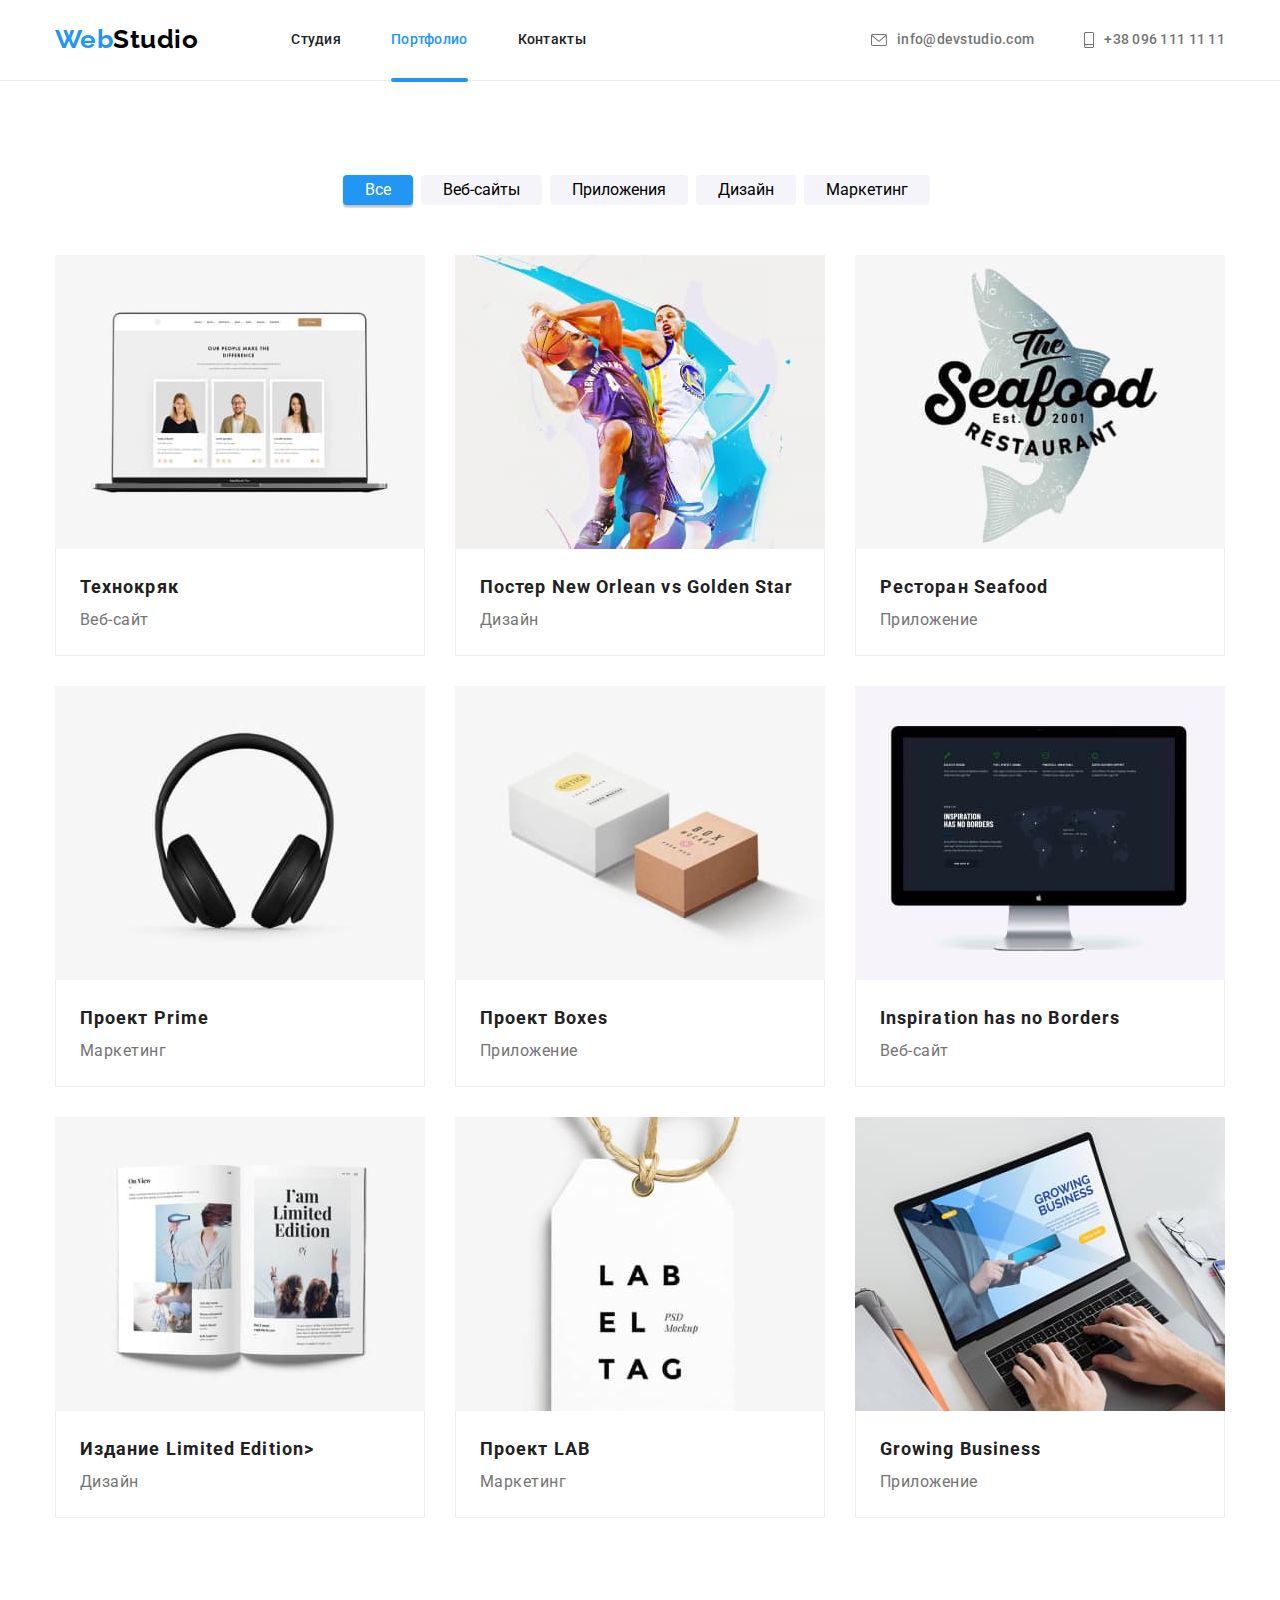
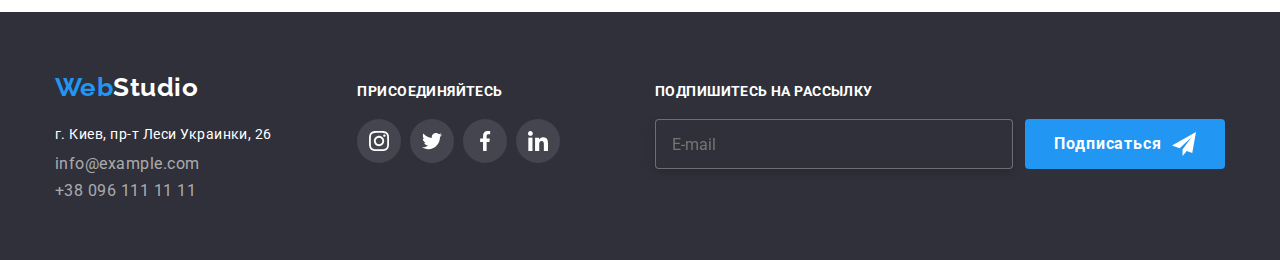
==== portfolio.html @ eb12eec3 "portfolio mobile" ====
<!DOCTYPE html>
<html lang="en">
<head>
    <meta charset="UTF-8">
    <meta http-equiv="X-UA-Compatible" content="IE=edge">
    <meta name="viewport" content="width=device-width, initial-scale=1.0">
    <title>Portfolio</title>
    <link rel="stylesheet" href="https://cdnjs.cloudflare.com/ajax/libs/modern-normalize/1.0.0/modern-normalize.min.css"
        integrity="sha512-ISS7cAi1PEhQ8jnbJpJZMd29NlhNj4AWYyLOSp2CE/CsHxTCu+r+t0D2yoJudVrd0/8fTVPUVDzY5Tvli75u/g=="
        crossorigin="anonymous" />
    <link
        href="https://fonts.googleapis.com/css2?family=Oleo+Script&family=Raleway:wght@700&family=Roboto:wght@400;500;700;900&display=swap"
        rel="stylesheet" />
    <link rel="preconnect" href="https://fonts.gstatic.com">
    <link rel="stylesheet" href="./css/main.min.css" />
</head>
<body>
    <!-- Шапка сайта -->
    <header class="header">
        <div class="header__line container">
    
            <nav class="header__nav">
                <a href="" class="logo" lang="en"><span class="logo__web">Web</span>Studio</a>
                <div class="menu-container" id="menu-container" data-menu>
                    <ul class="nav">
                        <li class="nav__item"><a href="./index.html" class="nav__link ">Студия</a></li>
                        <li class="nav__item"><a href="" class="nav__link current">Портфолио</a></li>
                        <li class="nav__item"><a href="" class="nav__link">Контакты</a></li>
                    </ul>
    
                    <div class="contact">
                        <ul class="contact">
                            <li class="nav__item">
                                <div>
                                    <a href="email:info@devstudio.com" class="nav__link nav__email list">
                                        <svg class="nav__icon" Width="16px" Height="12px">
                                            <use href="./images/symbol-defs5.svg#envelope"></use>
                                        </svg>info@devstudio.com</a>
                                </div>
                            </li>
                            <li class="nav__item"><a href="tel:+380961111111" class="nav__link nav__tel list">
                                    <svg class="nav__icon" Width="10px" Height="16px">
                                        <use href="./images/symbol-defs5.svg#smartphone"></use>
                                    </svg>+38 096 111 11 11</a></li>
                        </ul>
                        <ul class="social-menu list">
                            <li class="social-menu__item"><a href="" class="social-menu__link link">Instagram</a></li>
                            <li class="social-menu__item"><a href="" class="social-menu__link link">Twitter</a></li>
                            <li class="social-menu__item"><a href="" class="social-menu__link link">Facebook</a></li>
                            <li class="social-menu__item"><a href="" class="social-menu__link link">LinkedIn</a></li>
                        </ul>
                    </div>
                </div>
    
            </nav>
            <button type="button" class="menu-button" aria-expanded="false" aria-controls="menu-container" data-menu-button>
                <svg width="20px" height="20px" aria-label="Переключатель мобильного меню">
                    <use class="icon-cross" href="./images/symbol-defs5.svg#close-black-18dp-2-1-1"></use>
                    <use class="icon-menu" href='./images/symbol-defs5.svg#menu_24px'></use>
                </svg>
            </button>
        </div>
    
    </header>

<main>
        <!--filters-->
<section  class="container__filters">
    <div class="container">
<ul class="filters list">
    <li><button type="button" class="button__filter current">Все</button></li>
    <li><button type="button" class="button__filter">Веб-сайты</button></li>
    <li><button type="button" class="button__filter">Приложения</button></li>
    <li><button type="button" class="button__filter">Дизайн</button></li>
    <li><button type="button" class="button__filter">Маркетинг</button></li>
</ul>

<ul class="portfolio list">

    <li class="portfolio__item">
        <a href="#" class="portfolio__link link" target="_blank" rel="noreferrer noopener">
    <article class="portfolio__card">
        <div class="portfolio__img">
        <img src="./images/portfolio/laptop.jpg" alt="открытый ноутбук">
        <p class="portfolio__overlay">Технокряк это современная площадка распространения коронавируса. Компании используют эту платформу
            для цифрового шпионажа и атак на защищённые сервера конкурентов.</p>
    </div>
    <div class="portfolio__content">
        <h2 class="portfolio__name">Технокряк</h2>
        <p class="portfolio__description">Веб-сайт</p>
                </div>
    </article>
       </a>
    </li>

        
    <li class="portfolio__item">
        <a href="#" class="portfolio__link link" target="_blank" rel="noreferrer noopener">
    <article class="portfolio__card">
        <div class="portfolio__img">
        <img src="./images/portfolio/basket.jpg" alt="игра в  баскетбол"  >
    <p class="portfolio__overlay"></p>
    </div>
    <div class="portfolio__content">
        <h2 class="portfolio__name">Постер <span lang="en">New Orlean vs Golden Star</span></h2>
        <p class="portfolio__description">Дизайн</p>
        </div>
    </article>
       </a>
    </li>

    <li class="portfolio__item">
        <a href="#" class="portfolio__link link" target="_blank" rel="noreferrer noopener">
            <article class="portfolio__card">
                <div class="portfolio__img">
                    <img src="./images/portfolio/seafood.jpg" alt="лого ресторана" >
                <p class="portfolio__overlay"></p>
                </div>
            <div class="portfolio__content">
                    <h2 class="portfolio__name">Ресторан <span lang="en">Seafood</span></h2>
                    <p class="portfolio__description">Приложение</p>
                </div>
            </article>
        </a>
    </li>

    <li class="portfolio__item">
        <a href="#" class="portfolio__link link" target="_blank" rel="noreferrer noopener">
            <article class="portfolio__card">
                <div class="portfolio__img">
                    <img src="./images/portfolio/headphones.jpg" alt="наушники ">
                <p class="portfolio__overlay"></p>
                </div>
                <div class="portfolio__content">
                    <h2 class="portfolio__name">Проект <span lang="en">Prime</span></h2>
                    <p class="portfolio__description">Маркетинг</p>
                </div>
            </article>
        </a>
    </li>
    
        <li class="portfolio__item">
            <a href="#" class="portfolio__link link" target="_blank" rel="noreferrer noopener">
                <article class="portfolio__card">
                    <div class="portfolio__img">
                        <img src="./images/portfolio/box.jpg" alt="две коробки " >
                    <p class="portfolio__overlay"></p>
                    </div>
                    <div class="portfolio__content">
                        <h2 class="portfolio__name">Проект <span lang="en">Boxes</span></h2>
                        <p class="portfolio__description">Приложение </p>
                    </div>
                </article>
            </a>
        </li>

        <li class="portfolio__item">
            <a href="#" class="portfolio__link link" target="_blank" rel="noreferrer noopener">
                <article class="portfolio__card">
                    <div class="portfolio__img">
                        <img src="./images/portfolio/screen.jpg" alt="большой монитор" >
                    <p class="portfolio__overlay"></p>
                    </div>
                    <div class="portfolio__content">
                        <h2 class="portfolio__name" lang="en">Inspiration has no Borders</h2>
                        <p class="portfolio__description">Веб-сайт </p>
                    </div>
                </article>
            </a>
        </li>

        <li class="portfolio__item">
            <a href="#" class="portfolio__link link" target="_blank" rel="noreferrer noopener">
                <article class="portfolio__card">
                    <div class="portfolio__img">
                        <img src="./images/portfolio/book.jpg" alt="открытая крига" >
                    <p class="portfolio__overlay"></p>
                    </div>
                    <div class="portfolio__content">
                        <h2 class="portfolio__name">Издание <span lang="en">Limited Edition</span>></h2>
                        <p class="portfolio__description">Дизайн</p>
                    </div>
                </article>
            </a>
        </li>

        <li class="portfolio__item">
            <a href="#" class="portfolio__link link" target="_blank" rel="noreferrer noopener">
                <article class="portfolio__card">
                    <div class="portfolio__img">
                        <img src="./images/portfolio/tag.jpg" alt="изображен белый ярлык с надписью лейбел тег" >
                    <p class="portfolio__overlay"></p>
                    </div>
                    <div class="portfolio__content">
                            <h2 class="portfolio__name">Проект <span lang="en">LAB</span></h2>
                        <p class="portfolio__description">Маркетинг</p>
                    </div>
                </article>
            </a>
        </li>

        <li class="portfolio__item">
            <a href="#" class="portfolio__link link" target="_blank" rel="noreferrer noopener">
                <article class="portfolio__card">
                    <div class="portfolio__img">
                    <img src="./images/portfolio/laptop_hands.jpg" alt="руки на ноутбуке" >
                    <p class="portfolio__overlay"></p>
                    </div>
                    <div class="portfolio__content">
                            <h2 class="portfolio__name" lang="en">Growing Business</h2>
                        <p class="portfolio__description">Приложение</p>
                    </div>
                </article>
            </a>
        </li>
</ul>
</div>
</section>
</main>



    <!-- Футер -->
    <footer class="footer">
    
        <div class="footer__wrap container">
            <div class="footer__column">
                <div class="logo__invert">
                    <a href="" class="logo logo__invert" lang="en"><span class="logo__web">Web</span>Studio</a>
                </div>
                <address class="footer__adress">
                    <p> г. Киев, пр-т Леси Украинки, 26 <br></p>
                </address>
                <div class="footer__mail"><a href="email:info@example.com" class="footer__link list">info@example.com</a>
                    <br>
                </div>
                <div class="footer__tel"> <a href="tel:+380961111111" class="footer__link  list">+38 096 111 11 11</a></div>
    
            </div>
            <div class="footer__column">
                <b class="footer__social--b">присоединяйтесь</b>
                <ul class="social">
                    <li class="social__item--footer">
                        <a href="" class="social__ellipce--footer">
                            <svg class="social__icon--footer" width="20" height="20">
                                <use href="./images/symbol-defs5.svg#instagram-foot"></use>
                            </svg>
                        </a>
                    </li>
                    <li class="social__item--footer">
                        <a href="" class="social__ellipce--footer">
                            <svg class="social__icon--footer" width="20" height="20">
                                <use href="./images/symbol-defs5.svg#twitter-foot"></use>
                            </svg>
                        </a>
                    </li>
                    <li class="social__item--footer">
                        <a href="" class="social__ellipce--footer">
                            <svg class="social__icon--footer" width="20" height="20">
                                <use href="./images/symbol-defs5.svg#facebook-foot"></use>
                            </svg>
                        </a>
                    </li>
    
                    <li class="social__item--footer">
                        <a href="" class="social__ellipce--footer">
                            <svg class="social__icon--footer" width="20" height="20">
                                <use href="./images/symbol-defs5.svg#linkedin-foot"></use>
                            </svg>
                        </a>
                    </li>
                </ul>
            </div>
    
            <div class="footer__column--input">
                <b class="footer__social--b">Подпишитесь на рассылку</b>
                <form class="form__subscription">
                    <input class="form__mail" type="mail" name="mail" id="mail" placeholder="E-mail" />
                    <label for="mail">
                        <button class="form__btn--footer" type="submit">Подписаться
                            <svg class="form__icon" Width="24px" Height="24px">
                                <use href="./images/symbol-defs5.svg#icon-send"></use>
                            </svg>
                        </button></label>
                </form>
            </div>
        </div>
    </footer>
        <script src="./js/menu.js"></script>
</body>
</html>
---- css/main.min.css ----
h1,h2,h3,h4,h5,h6,p{margin:0}ul,ol{margin:0;padding:0}img{display:block;max-width:100%;height:auto;padding:0}.link{text-decoration:none}.list{list-style:none;text-decoration:none;padding:0;margin:0}.address{font-style:normal}.container{margin-left:auto;margin-right:auto;width:1200px;padding-left:15px;padding-right:15px}/*! modern-normalize v0.6.0 | MIT License | https://github.com/sindresorhus/modern-normalize */*,*::before,*::after{box-sizing:border-box}:root{-moz-tab-size:4;tab-size:4}html{line-height:1.15;-webkit-text-size-adjust:100%}body{margin:0}body{font-family:system-ui,-apple-system,"Segoe UI",Roboto,Helvetica,Arial,sans-serif,"Apple Color Emoji","Segoe UI Emoji"}hr{height:0}abbr[title]{text-decoration:underline dotted}b,strong{font-weight:bolder}code,kbd,samp,pre{font-family:SFMono-Regular, Consolas, 'Liberation Mono', Menlo, monospace;font-size:1em}small{font-size:80%}sub,sup{font-size:75%;line-height:0;position:relative;vertical-align:baseline}sub{bottom:-0.25em}sup{top:-0.5em}button,input,optgroup,select,textarea{font-family:inherit;font-size:100%;line-height:1.15;margin:0}button,select{text-transform:none}button,[type='button'],[type='reset'],[type='submit']{-webkit-appearance:button}button::-moz-focus-inner,[type='button']::-moz-focus-inner,[type='reset']::-moz-focus-inner,[type='submit']::-moz-focus-inner{border-style:none;padding:0}button:-moz-focusring,[type='button']:-moz-focusring,[type='reset']:-moz-focusring,[type='submit']:-moz-focusring{outline:1px dotted ButtonText}fieldset{padding:0.35em 0.75em 0.625em}legend{padding:0}progress{vertical-align:baseline}[type='number']::-webkit-inner-spin-button,[type='number']::-webkit-outer-spin-button{height:auto}[type='search']{-webkit-appearance:textfield;outline-offset:-2px}[type='search']::-webkit-search-decoration{-webkit-appearance:none}::-webkit-file-upload-button{-webkit-appearance:button;font:inherit}summary{display:list-item}.icon-check{background-image:url("../images/check.svg")}.nav,.contact,.clients,.feature,.works,.team__card,.social--team,.footer__link,.social,.filters,.portfolio,.portfolio__link{list-style:none;text-decoration:none;padding:0;margin:0}.header__line{margin-left:auto;margin-right:auto;width:1200px;padding-left:15px;padding-right:15px}.form__btn{display:inline-flex;justify-content:center;align-items:center;min-width:200px;min-height:50px;color:#ffffff;background-color:#2196f3;font-family:inherit;font-weight:700;font-size:16px;line-height:1.88;letter-spacing:0.06em;cursor:pointer;border:none;border-radius:4px;box-shadow:0;transition:box-shadow 500ms cubic-bezier(0.4, 0, 0.2, 1),background-color 500ms cubic-bezier(0.4, 0, 0.2, 1)}.form__btn:hover,.form__btn :focus{background-color:#188ce8;box-shadow:0px 4px 4px rgba(0,0,0,0.15)}.visually-hidden{position:absolute;width:1px;height:1px;margin:-1px;border:0;padding:0;white-space:nowrap;clip-path:inset(100%);clip:rect(0 0 0 0);overflow:hidden}body{color:#757575;font-family:"Roboto",sans-serif;letter-spacing:0.03em}body.modal-open{overflow:hidden}.container{margin-left:auto;margin-right:auto;padding-left:15px;padding-right:15px}@media screen and (min-width: 480px){.container{width:480px}}@media screen and (min-width: 768px){.container{width:768px}}@media screen and (min-width: 1200px){.container{width:1200px}}.logo{color:#000000;font-family:'Raleway', sans-serif;font-weight:bold;text-decoration:none}@media screen and (min-width: 480px){.logo{font-size:24px;line-height:28px}}@media screen and (min-width: 768px){.logo{margin-right:88px;font-size:24px;line-height:28px}}@media screen and (min-width: 1200px){.logo{margin-right:93px;font-size:26px;line-height:1.2}}.logo__web{color:#2196f3}.logo__invert{color:#ffffff}@media screen and (min-width: 480px){.logo__invert{display:block;margin:0 auto}}.header{border-bottom:1px solid #ececec;position:relative}@media screen and (min-width: 320px){.header__line{display:flex;align-items:center;justify-content:space-between}}@media screen and (min-width: 768px){.header__line{display:flex;align-items:center;justify-content:flex-end}}@media screen and (min-width: 1200px){.header__line{display:flex;align-items:center;justify-content:flex-end}}@media screen and (min-width: 320px){.header__nav{display:flex;align-items:center;justify-content:space-between;min-height:80px}}@media screen and (min-width: 768px){.header__nav{display:inline-flex;align-items:center;justify-content:space-between;width:100%}}@media screen and (min-width: 1200px){.header__nav{display:flex;align-items:center;justify-content:space-between;width:100%}}@media screen and (min-width: 768px){.nav{display:flex;margin-right:84px}}@media screen and (min-width: 1200px){.nav{display:flex;margin-right:280px}}.nav__link{color:#212121;text-decoration:none;transition:color 500ms cubic-bezier(0.4, 0, 0.2, 1)}@media screen and (min-width: 768px){.nav__link{display:block;padding-bottom:10px;letter-spacing:0.02em;font-weight:500;font-size:14px;line-height:1.14}}@media screen and (min-width: 1200px){.nav__link{display:block;padding-top:32px;padding-bottom:32px;letter-spacing:0.02em;font-weight:500;font-size:14px;line-height:1.14}}.nav__link.current{color:#2196f3;transition:background-color 500ms cubic-bezier(0.4, 0, 0.2, 1)}@media screen and (min-width: 768px){.nav__link.current::after{display:block;width:100%;height:4px;border-radius:2px;bottom:-2px;content:'';position:absolute;background-color:#2196f3;transform:translate(0, 0);opacity:1}}@media screen and (min-width: 1200px){.nav__link.current::after{display:block;width:100%;height:4px;border-radius:2px;bottom:-2px;content:'';position:absolute;background-color:#2196f3;transform:translate(0, 0);opacity:1}}.nav__link:hover,.nav__link:focus{color:#2196f3}@media screen and (min-width: 768px){.contact{display:block;align-items:center;margin-left:auto}}@media screen and (min-width: 1200px){.contact{display:flex;justify-content:flex-end}}@media screen and (max-width: 767px){.nav__item{text-align:left;font-weight:500;font-size:40px;line-height:1.17;letter-spacing:0.02em;margin-bottom:32px}}@media screen and (min-width: 768px){.nav__item{position:relative}.nav__item:not(:last-child){margin-right:50px}}@media screen and (min-width: 1200px){.nav__item{position:relative}.nav__item:not(:last-child){margin-right:50px}.nav__item:last-child{margin-right:0px}}@media screen and (min-width: 1200px){.nav__item{position:relative}}.nav__email,.nav__tel{font-weight:500;line-height:1.14;letter-spacing:0.02em;color:#757575;display:flex;align-items:baseline;transition:color 500ms cubic-bezier(0.4, 0, 0.2, 1)}@media screen and (min-width: 768px){.nav__email,.nav__tel{font-size:12px}}@media screen and (min-width: 1200px){.nav__email,.nav__tel{font-size:14px}}@media screen and (max-width: 767px){.nav__email{margin-top:302px}}@media screen and (max-width: 767px){.nav__tel{margin-bottom:64px;color:#2196f3}}.nav__icon{display:none}@media screen and (min-width: 1200px){.nav__icon{display:inline-block;align-self:center;stroke-width:0;stroke:currentColor;fill:#757575;margin-right:10px;padding:0;transition:fill 250ms cubic-bezier(0.4, 0, 0.2, 1)}}.nav__email:hover .nav__icon,.nav__email:focus .nav__icon,.nav__tel:hover .nav__icon,.nav__tel:focus .nav__icon{fill:#2196f3}.nav__email:hover,.nav__email:focus,.nav__tel:hover,.nav__tel:focus{color:#2196f3}@media screen and (max-width: 767px){.social-menu{text-decoration:none;display:flex;font-weight:500;font-size:18px;line-height:1.22;letter-spacing:0.02em;color:#2196f3}}@media screen and (min-width: 768px){.social-menu{display:none}}.social-menu__item:not(:last-child)::after{display:inline-block;flex-shrink:0;content:'';width:22px;height:1px;background-color:#212121;transform:rotate(-90deg)}.menu-button .icon-cross{display:none}.menu-button.is-open .icon-cross{display:block}.menu-button.is-open .icon-menu{display:none}.menu-button{display:inline-flex;margin:0;padding:0;border:none;background-color:transparent}@media screen and (min-width: 768px){.menu-button{display:none}}.menu-button:hover .icon-cross,.menu-button:focus .icon-cross{fill:#2196f3}.menu-button:hover .icon-menu,.menu-button:focus .icon-menu{fill:#2196f3}@media screen and (max-width: 767px){.menu-container{display:none;position:absolute;border:none;top:100%;left:0;width:100%;height:796px;background-color:#fff;border:none;padding:48px 40px}.menu-container.is-open{display:block}}@media screen and (min-width: 768px){.menu-container{display:flex;align-items:center;flex-grow:1}}.section__title{font-weight:700;line-height:1.17;text-align:center;color:#212121}@media screen and (min-width: 480px){.section__title{font-size:28px;padding-bottom:30px}}@media screen and (min-width: 768px){.section__title{font-size:28px;padding-bottom:30px}}@media screen and (min-width: 1200px){.section__title{font-size:36px;padding-bottom:50px}}@media screen and (min-width: 480px){.client{padding-top:60px;padding-bottom:60px}}@media screen and (min-width: 768px){.client{padding-top:60px;padding-bottom:60px}}@media screen and (min-width: 1200px){.client{padding-top:94px;padding-bottom:94px}}@media screen and (min-width: 320px){.clients{display:flex;justify-content:center;flex-wrap:wrap;margin-top:-15px;margin-left:-15px}}@media screen and (min-width: 768px){.clients{display:flex;flex-wrap:wrap;margin-top:-15px;margin-left:-15px}}@media screen and (min-width: 1200px){.clients{display:flex;margin-left:calc(-1 * $flex-gap)}}@media screen and (min-width: 320px){.client__item{margin-top:15px;margin-left:15px}}@media screen and (min-width: 768px){.client__item{margin-top:15px;margin-left:15px}}@media screen and (min-width: 1200px){.client__item{margin-left:30px}}@media screen and (min-width: 1200px){.client__item:first-child{margin-left:0}}.client__link{border:1px solid #afb1b8;border-radius:4px;display:inline-flex;align-items:center;justify-content:center;fill:#afb1b8;transition:border 500ms cubic-bezier(0.4, 0, 0.2, 1);transition:fill 500ms cubic-bezier(0.4, 0, 0.2, 1)}@media screen and (min-width: 320px){.client__link{width:210px;height:90px}}@media screen and (min-width: 768px){.client__link{width:226px;height:90px}}@media screen and (min-width: 1200px){.client__link{margin-bottom:30px;width:170px;height:90px}}.client__link:hover,.client__link :focus{border:1px solid #2196f3;cursor:pointer;transition:border 500ms cubic-bezier(0.4, 0, 0.2, 1)}.client__logo{fill:#afb1b8}.client__link:hover .client__logo,.client__link:focus .client__logo{fill:#2196f3;cursor:pointer;transition:fill 500ms cubic-bezier(0.4, 0, 0.2, 1)}@media screen and (min-width: 480px){.section__feature{padding-top:60px}}@media screen and (min-width: 768px){.section__feature{padding-top:60px}}@media screen and (min-width: 1200px){.section__feature{padding-top:94px}}@media screen and (min-width: 768px){.feature{display:flex;flex-wrap:wrap;margin:-15px}}@media screen and (min-width: 1200px){.feature{display:flex;flex-wrap:nowrap;margin-left:calc(-1 * $flex-gap)}}.feature__title{color:#212121;text-transform:uppercase;margin-top:30px}@media screen and (min-width: 480px){.feature__title{font-size:14px;font-weight:700;line-height:1.14}}@media screen and (min-width: 768px){.feature__title{font-size:14px;font-weight:700;line-height:1.14}}@media screen and (min-width: 1200px){.feature__title{font-size:14px;font-weight:700;line-height:1.14}}.feature__description{font-size:14px;line-height:1.71;margin-top:10px}@media screen and (min-width: 768px){.feature__item{width:calc((100% - 4 * 15px) / 2);margin:15px}}@media screen and (min-width: 1200px){.feature__item{flex-basis:calc(100% / 4 - $flex-gap);margin-left:30px;margin:15px}}.feature__image{border:1px solid #f5f4fa;background-color:#f5f4fa;display:flex;align-items:center;justify-content:center}@media screen and (min-width: 480px){.feature__image{width:450px;height:120px}}@media screen and (min-width: 768px){.feature__image{width:354px;height:120px}}@media screen and (min-width: 1200px){.feature__image{width:270px;height:120px;margin-bottom:30px;border-radius:4px}}@media screen and (max-width: 767px){.feature__image:not(:last-child){margin-bottom:20px}}.feature__image--svg{width:70px;height:70px}.hero{background-image:linear-gradient(to right, rgba(47,48,58,0.4), rgba(47,48,58,0.4)),url("../../images/hero/Img-hero.jpg");background-color:#2f303a;background-repeat:no-repeat;background-position:center;background-size:cover;margin-left:auto;margin-right:auto}@media screen and (min-width: 480px){.hero{max-width:480px;padding:118px 60px}}@media screen and (min-width: 768px){.hero{max-width:768px;padding:118px 204px}}@media screen and (min-width: 1200px){.hero{max-width:1600px;padding-top:200px;padding-bottom:200px}}.hero__title{font-weight:900;text-align:center;letter-spacing:0.06em;text-transform:uppercase;color:#ffffff;margin-left:auto;margin-right:auto}@media screen and (min-width: 480px){.hero__title{font-size:26px;line-height:1.62}}@media screen and (min-width: 768px){.hero__title{font-size:26px;line-height:1.62}}@media screen and (min-width: 1200px){.hero__title{padding-bottom:30px;font-size:44px;line-height:1.36;max-width:696px}}.button.current{color:#ffffff;background:#2196f3;font-family:inherit;font-weight:700;font-size:16px;line-height:1.88;display:flex;align-items:center;letter-spacing:0.06em;cursor:pointer;min-width:200px;min-height:50px;margin-top:0px;margin-right:auto;margin-left:auto;padding:10px 32px;border-radius:4px;border:none;transition:color 500ms cubic-bezier(0.4, 0, 0.2, 1),background-color 500ms cubic-bezier(0.4, 0, 0.2, 1)}.button.current:hover,.button.current :focus{background:#188ce8}@media screen and (max-width: 1200px){.section__works{display:none}}@media screen and (min-width: 1200px){.section__works{padding-top:94px;padding-bottom:94px}}.works{display:flex;margin-left:calc(-1 * $flex-gap);min-width:370px;padding:0}.works__item{flex-basis:calc(100% / 3 - $flex-gap);margin-right:30px;display:block;position:relative;background-color:#fff}.works__item:last-child{margin-right:0}.works__description{width:100%;height:70px;background-color:rgba(47,48,58,0.8);position:absolute;bottom:0;right:0;padding-top:27px;overflow:hidden;font-family:Roboto;font-style:normal;font-weight:700;font-size:14px;line-height:1.14;text-align:center;letter-spacing:0.03em;text-transform:uppercase;color:#fff}.section__team{background-color:#f5f4fa}@media screen and (min-width: 480px){.section__team{padding-top:60px;padding-bottom:60px}}@media screen and (min-width: 768px){.section__team{padding-top:60px;padding-bottom:60px}}@media screen and (min-width: 1200px){.section__team{padding-top:94px;padding-bottom:94px}}@media screen and (min-width: 768px){.team__card{display:flex;flex-wrap:wrap;margin:-15px}}@media screen and (min-width: 1200px){.team__card{flex-basis:calc(100% / 4 - $flex-gap);display:flex;flex-wrap:nowrap;margin-left:calc(-1 * $flex-gap);margin-top:calc(-1 * $flex-gap)}}.team__item{box-shadow:0px 1px 3px rgba(0,0,0,0.12),0px 1px 1px rgba(0,0,0,0.14),0px 2px 1px rgba(0,0,0,0.2);border-radius:0px 0px 4px 4px;background-color:#ffffff}@media screen and (min-width: 768px){.team__item{width:calc((100% - 4 * 15px) / 2);margin:15px}}@media screen and (min-width: 1200px){.team__item{flex-basis:auto;margin-left:30px}}@media screen and (min-width: 1200px){.team__item:first-child{margin-left:0}}@media screen and (min-width: 480px){.card__thumb{display:flex;justify-content:center;align-items:center}}.team__name{color:#212121;font-weight:500;font-size:16px;line-height:1.19;text-align:center;margin-top:30px}.team__position{font-size:16px;line-height:1.19;text-align:center;margin-top:10px;margin-bottom:16px}.social--team{display:flex;align-items:center;justify-content:center}.social__ellipce--team{width:44px;height:44px;margin-bottom:30px;border-radius:50%;padding:12px;list-style:none;display:flex;align-items:center;justify-content:center;transition:background-color 500ms cubic-bezier(0.4, 0, 0.2, 1),fill 500ms cubic-bezier(0.4, 0, 0.2, 1)}.social__item--team .social__ellipce--team:hover,.social__item--team .social__ellipce--team:focus{background-color:#2196f3;cursor:pointer}.social__item--team:not(:last-child){margin-right:10px}.social__icon--team{fill:#afb1b8}.social__ellipce--team:hover .social__icon--team,.social__ellipce--team:focus .social__icon--team{fill:#ffffff}.backdrop{position:fixed;top:0;left:0;width:100%;height:100%;background-color:rgba(47,48,58,0.4);transition:300ms cubic-bezier(0.4, 0, 0.2, 1)}@media screen and (min-width: 480px){.backdrop{padding:93px 15px;overflow-y:scroll}}.backdrop.is-hidden{opacity:0;pointer-events:none;transform:translate(-50%, -50%) scale(0.9);transition:300ms cubic-bezier(0.4, 0, 0.2, 1)}.backdrop.is-hidden .modal{transform:translate(-50%, -50%) scale(1.1);transition:transform 300ms cubic-bezier(0.4, 0, 0.2, 1)}.close{width:30px;height:30px;border-radius:50%;background-color:#fff;border:1px solid rgba(0,0,0,0.1);display:block;position:absolute;top:8px;right:8px;cursor:pointer;display:inline-flex;align-items:center;justify-content:center;fill:#000;transition:fill 300ms cubic-bezier(0.4, 0, 0.2, 1),border 300ms cubic-bezier(0.4, 0, 0.2, 1)}.close:hover,.close :focus{fill:#2196f3;border:1px solid #2196f3}.modal{position:absolute;top:50%;left:50%;transform:translate(-50%, -50%) scale(1);transition:300ms cubic-bezier(0.4, 0, 0.2, 1);border-radius:4px;background-color:#fff}@media (min-width: 480px){.modal{max-width:450px;width:100%;padding:40px}}@media screen and (min-width: 1200px){.modal{min-height:580px;min-width:528px;padding:40px 15px}}.modal__form{width:448px;margin-left:auto;margin-right:auto;padding:0px;border:none}.modal__title{font-family:inherit;font-weight:700;font-size:20px;line-height:1.15;display:flex;justify-content:center;align-items:center;width:100%;text-align:center;color:#212121}.modal__input--wrapper{display:block;margin-top:4px;margin-bottom:10px;position:relative}.modal__wrapper{margin-top:12px}.modal__label{margin-top:10px;margin-bottom:4px;font-size:12px;line-height:1.16;letter-spacing:0.01em;color:#757575}.comment::placeholder{font-size:12px;line-height:1.16;letter-spacing:0.01em;color:rgba(117,117,117,0.5)}.policy.link{color:#2196f3}.field__checkbox{display:flex;align-items:center;margin-top:10px}.checkbox{position:absolute;width:1px;height:1px;margin:-1px;border:0;padding:0;clip:rect(0 0 0 0);overflow:hidden}.checkbox__label{transition:transform 250ms cubic-bezier(0.4, 0, 0.2, 1);font-size:12px;line-height:1.16;margin-right:auto}@media screen and (min-width: 1200px){.checkbox__label{font-size:14px;line-height:1.71}}.checkbox__icon{display:inline-block;width:16px;height:15px;margin-right:8px;background-image:url("../images/Vector.svg");border:#212121;transition:transform 250ms cubic-bezier(0.4, 0, 0.2, 1)}@media screen and (min-width: 1200px){.checkbox__icon{margin-left:10px}}.checkbox:checked+.checkbox__icon{transform:scale(1.2);border-color:transparent;background-color:#2196f3;background-image:url("../images/check.svg");background-size:contain;background-origin:border-box}.form__btn{margin-right:115px;margin-left:115px;margin-top:30px;box-shadow:0px 4px 4px rgba(0,0,0,0.15)}.comment{display:block;width:370px;height:120px;margin-top:4px;border:1px solid rgba(33,33,33,0.2);box-sizing:border-box;border-radius:4px;resize:none;padding:12px 16px;transition:border 500ms cubic-bezier(0.4, 0, 0.2, 1)}@media screen and (min-width: 1200px){.comment{width:100%}}.comment:focus,.comment:hover{border:1px solid #2196f3}.comment:focus{outline:none;border-color:#2196f3}.modal__input{width:370px;height:40px;padding-left:40px;border:1px solid rgba(33,33,33,0.2);box-sizing:border-box;border-radius:4px;cursor:pointer;transition:border 500ms cubic-bezier(0.4, 0, 0.2, 1);display:flex;flex-direction:column;position:relative}@media screen and (min-width: 1200px){.modal__input{width:448px}}.modal__input:hover{border:1px solid #2196f3}.modal__input:focus{outline:none;border:1px solid #2196f3}.modal__icon{position:absolute;top:50%;left:12px;transform:translateY(-50%);display:block;width:20px;height:20px;transition:fill 500ms cubic-bezier(0.4, 0, 0.2, 1)}.modal__input:focus ~ .modal__icon,.modal__input:hover ~ .modal__icon{fill:#2196f3}@media screen and (min-width: 480px){.footer__wrap{text-align:center}}@media screen and (min-width: 1200px){.footer__wrap{text-align:left}}.footer{background:#2f303a;padding-top:60px;padding-bottom:60px}.footer__adress{color:#ffffff;font-size:14px;font-style:normal;line-height:1.71;margin-bottom:8px;margin-top:20px}.footer__mail{margin-bottom:8px}.footer__link{color:rgba(255,255,255,0.6);font-style:normal}@media screen and (min-width: 768px){.footer__wrap{display:flex;flex-wrap:wrap;align-items:baseline;justify-content:space-around}}@media screen and (min-width: 1200px){.footer__wrap{display:flex;flex-wrap:nowrap;align-items:baseline;margin-left:auto;margin-right:auto;width:1200px;padding-left:15px;padding-right:15px;justify-content:space-between}}@media screen and (min-width: 1200px){.footer__column{margin-right:70px}}@media screen and (min-width: 768px){.footer__column--input{margin-top:60px}}@media screen and (min-width: 1200px){.footer__column--input{margin-top:0px}}@media screen and (min-width: 480px){.footer__social--b{color:#ffffff;font-size:14px;font-style:normal;line-height:1.17;letter-spacing:0.03em;text-transform:uppercase;margin-bottom:20px;display:inline-block;margin-top:60px}}@media screen and (min-width: 768px){.footer__social--b{margin-top:0px}}@media screen and (min-width: 1200px){.footer__social--b{color:#ffffff;font-size:14px;font-style:normal;line-height:1.17;letter-spacing:0.03em;text-transform:uppercase;margin-bottom:20px;display:inline-block}}.social{display:flex}@media screen and (max-width: 767px){.social{justify-content:center}}.social__ellipce--footer{width:44px;height:44px;display:inline-flex;align-items:center;justify-content:center;margin-right:9px;border-radius:50%;padding:12px;background-color:rgba(255,255,255,0.1);list-style:none;transition:background-color 500ms cubic-bezier(0.4, 0, 0.2, 1)}.social__item--footer .social__ellipce--footer:hover,.social__item--footer .social__ellipce--footer:focus{background-color:#2196f3;cursor:pointer}.social__icon--footer{fill:#ffffff;align-self:center;margin-right:auto}@media screen and (min-width: 1200px){.footer__column--input{display:flex;flex-direction:column}}.form__mail{width:100%;height:50px;font-size:16px;line-height:1.25;border:1px solid rgba(255,255,255,0.3);background-color:#2f303a;filter:drop-shadow(0px 4px 4px rgba(0,0,0,0.15));border-radius:4px;padding-left:16px;padding-top:15px;padding-bottom:15px;margin-bottom:20px;color:rgba(255,255,255,0.3);margin-right:15px;margin-left:15px}@media screen and (min-width: 1200px){.form__mail{width:358px;margin-right:12px;margin-left:0}}.form__btn--footer{display:inline-flex;align-items:center;justify-content:center;min-width:200px;min-height:50px;color:#ffffff;background-color:#2196f3;font-family:inherit;font-weight:700;font-size:16px;line-height:1.88;letter-spacing:0.06em;cursor:pointer;border:none;border-radius:4px;box-shadow:0;transition:box-shadow 500ms cubic-bezier(0.4, 0, 0.2, 1),background-color 500ms cubic-bezier(0.4, 0, 0.2, 1)}.form__btn--footer:hover,.form__btn--footer :focus{background-color:#188ce8;box-shadow:0px 4px 4px rgba(0,0,0,0.15)}@media screen and (min-width: 1200px){.form__subscription{display:flex;justify-content:space-between}}.form__icon{margin-left:10px;display:inline-block;align-self:center;stroke-width:0;stroke:currentColor;fill:#fff;padding:0}.filters{font-weight:500;font-size:16px;line-height:1.62;padding:0;list-style:none;margin-bottom:40px;display:flex;flex-wrap:wrap;margin-bottom:40px}@media screen and (min-width: 768px){.filters{display:flex;align-items:center;justify-content:center;margin-bottom:30px;flex-wrap:wrap}}@media screen and (min-width: 1200px){.filters{margin-bottom:50px}}.button__filter{background-color:#f5f4fa;cursor:pointer;border-radius:4px;border:0px;padding:6px 22px;flex-basis:5;margin-right:8px;transition:background-color 500ms cubic-bezier(0.4, 0, 0.2, 1),color 500ms cubic-bezier(0.4, 0, 0.2, 1),box-shadow 500ms cubic-bezier(0.4, 0, 0.2, 1)}@media screen and (max-width: 767px){.button__filter:first-child{margin-bottom:15px}}.button__filter:hover,.button__filter :focus{color:#ffffff;background-color:#2196f3;box-shadow:0px 3px 1px rgba(0,0,0,0.1),0px 1px 2px rgba(0,0,0,0.08),0px 2px 2px rgba(0,0,0,0.12)}.button__filter.current{color:#ffffff;background-color:#2196f3;box-shadow:0px 3px 1px rgba(0,0,0,0.1),0px 1px 2px rgba(0,0,0,0.08),0px 2px 2px rgba(0,0,0,0.12);border-radius:4px}@media screen and (min-width: 320px){.container__filters{padding-bottom:60px;padding-top:60px}}@media screen and (min-width: 1200px){.container__filters{padding-bottom:94px;padding-top:94px}}.portfolio{list-style:none}@media screen and (min-width: 768px){.portfolio{display:flex;flex-wrap:wrap;align-items:stretch;margin-left:-30px;margin-top:-30px}}@media screen and (min-width: 1200px){.portfolio{display:flex;flex-wrap:wrap;margin-left:-30px;margin-top:-30px}}@media screen and (min-width: 768px){.portfolio__item{flex-basis:calc(100% / 2 - 30px);margin-left:30px;margin-top:30px}}@media screen and (min-width: 1200px){.portfolio__item{flex-basis:calc(100% / 3 - 30px);margin-left:30px;margin-top:30px}}.portfolio__name{font-weight:700;font-size:18px;line-height:2;letter-spacing:0.06em;color:#212121}.portfolio__description{font-size:16px;line-height:1.87;letter-spacing:0.03em;color:#757575}.portfolio__content{border-bottom:1px solid #eee;border-right:1px solid #eee;border-left:1px solid #eee;padding-top:20px;padding-left:24px;padding-bottom:20px;padding-right:24px}@media screen and (min-width: 1200px){.portfolio__item:nth-child(3n){margin-right:0}}@media screen and (min-width: 1200px){.portfolio__item:nth-last-child(-n+3){margin-bottom:0}}@media screen and (min-width: 768px){.portfolio__item:nth-child(2n){margin-right:0}}@media screen and (min-width: 768px){.portfolio__item:nth-last-child(-n+2){margin-bottom:0}}.portfolio__img{position:relative;overflow:hidden}.portfolio__overlay{position:absolute;text-decoration:none;top:0;left:0;width:370px;height:100%;padding:63px 24px;opacity:0;background-color:rgba(33,150,243,0.9);font-family:Roboto;font-style:normal;font-weight:normal;font-size:18px;line-height:1.56;letter-spacing:0.03em;color:#ffffff;transform:translateY(100%);transition:transform 250ms cubic-bezier(0.4, 0, 0.2, 1) 250ms,opacity 250ms cubic-bezier(0.4, 0, 0.2, 1) 250ms}.portfolio__link:hover .portfolio__overlay,.portfolio__link:focus .portfolio__overlay{display:block;opacity:1;transform:translateY(0)}.portfolio__link{transition:box-shadow 250ms cubic-bezier(0.4, 0, 0.2, 1) 250ms;text-decoration:none}.portfolio__link:hover,.portfolio__link :focus{display:block;box-shadow:0px 4px 4px rgba(0,0,0,0.25),0px 4px 4px rgba(0,0,0,0.25)}
/*# sourceMappingURL=main.min.css.map */
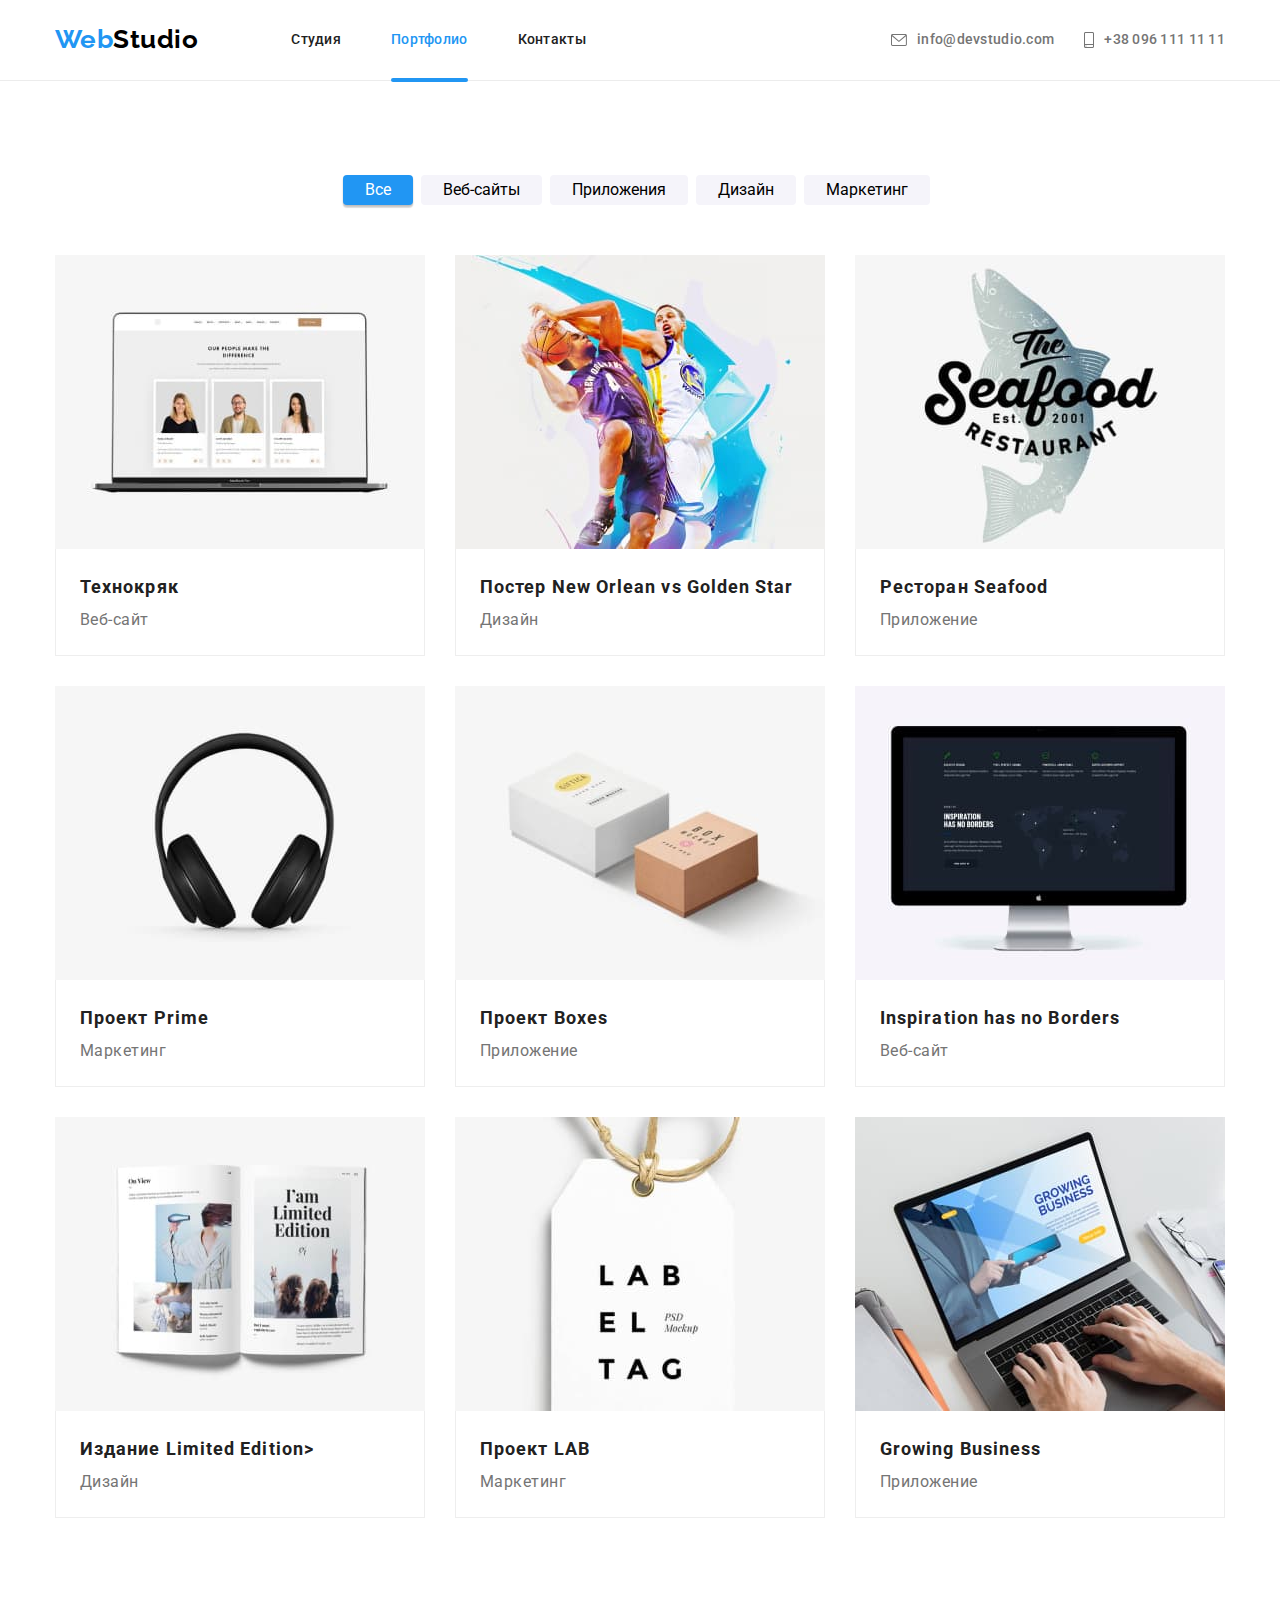
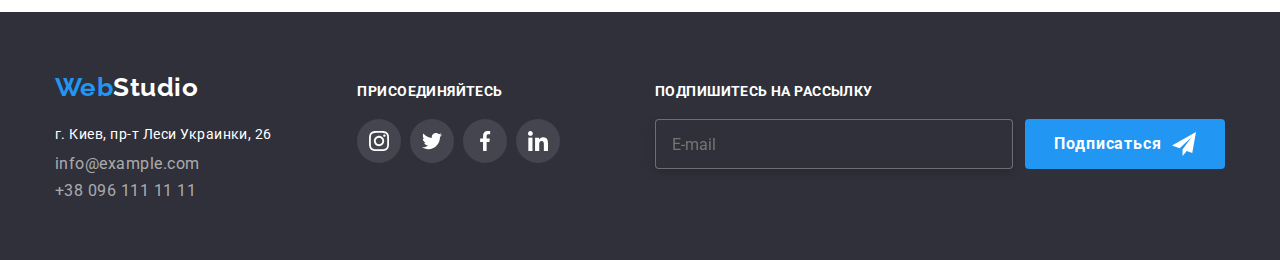
==== commit e0bd4ff4: "fixed header" ====
--- a/portfolio.html
+++ b/portfolio.html
@@ -30,15 +30,15 @@
     
                     <div class="contact">
                         <ul class="contact">
-                            <li class="nav__item">
+                            <li class="contact__item">
                                 <div>
-                                    <a href="email:info@devstudio.com" class="nav__link nav__email list">
+                                    <a href="email:info@devstudio.com" class="nav__email list">
                                         <svg class="nav__icon" Width="16px" Height="12px">
                                             <use href="./images/symbol-defs5.svg#envelope"></use>
                                         </svg>info@devstudio.com</a>
                                 </div>
                             </li>
-                            <li class="nav__item"><a href="tel:+380961111111" class="nav__link nav__tel list">
+                            <li class="contact__item"><a href="tel:+380961111111" class=" nav__tel list">
                                     <svg class="nav__icon" Width="10px" Height="16px">
                                         <use href="./images/symbol-defs5.svg#smartphone"></use>
                                     </svg>+38 096 111 11 11</a></li>
@@ -62,7 +62,6 @@
         </div>
     
     </header>
-
 <main>
         <!--filters-->
 <section  class="container__filters">
--- a/css/main.min.css
+++ b/css/main.min.css
@@ -1,2 +1,2 @@
-h1,h2,h3,h4,h5,h6,p{margin:0}ul,ol{margin:0;padding:0}img{display:block;max-width:100%;height:auto;padding:0}.link{text-decoration:none}.list{list-style:none;text-decoration:none;padding:0;margin:0}.address{font-style:normal}.container{margin-left:auto;margin-right:auto;width:1200px;padding-left:15px;padding-right:15px}/*! modern-normalize v0.6.0 | MIT License | https://github.com/sindresorhus/modern-normalize */*,*::before,*::after{box-sizing:border-box}:root{-moz-tab-size:4;tab-size:4}html{line-height:1.15;-webkit-text-size-adjust:100%}body{margin:0}body{font-family:system-ui,-apple-system,"Segoe UI",Roboto,Helvetica,Arial,sans-serif,"Apple Color Emoji","Segoe UI Emoji"}hr{height:0}abbr[title]{text-decoration:underline dotted}b,strong{font-weight:bolder}code,kbd,samp,pre{font-family:SFMono-Regular, Consolas, 'Liberation Mono', Menlo, monospace;font-size:1em}small{font-size:80%}sub,sup{font-size:75%;line-height:0;position:relative;vertical-align:baseline}sub{bottom:-0.25em}sup{top:-0.5em}button,input,optgroup,select,textarea{font-family:inherit;font-size:100%;line-height:1.15;margin:0}button,select{text-transform:none}button,[type='button'],[type='reset'],[type='submit']{-webkit-appearance:button}button::-moz-focus-inner,[type='button']::-moz-focus-inner,[type='reset']::-moz-focus-inner,[type='submit']::-moz-focus-inner{border-style:none;padding:0}button:-moz-focusring,[type='button']:-moz-focusring,[type='reset']:-moz-focusring,[type='submit']:-moz-focusring{outline:1px dotted ButtonText}fieldset{padding:0.35em 0.75em 0.625em}legend{padding:0}progress{vertical-align:baseline}[type='number']::-webkit-inner-spin-button,[type='number']::-webkit-outer-spin-button{height:auto}[type='search']{-webkit-appearance:textfield;outline-offset:-2px}[type='search']::-webkit-search-decoration{-webkit-appearance:none}::-webkit-file-upload-button{-webkit-appearance:button;font:inherit}summary{display:list-item}.icon-check{background-image:url("../images/check.svg")}.nav,.contact,.clients,.feature,.works,.team__card,.social--team,.footer__link,.social,.filters,.portfolio,.portfolio__link{list-style:none;text-decoration:none;padding:0;margin:0}.header__line{margin-left:auto;margin-right:auto;width:1200px;padding-left:15px;padding-right:15px}.form__btn{display:inline-flex;justify-content:center;align-items:center;min-width:200px;min-height:50px;color:#ffffff;background-color:#2196f3;font-family:inherit;font-weight:700;font-size:16px;line-height:1.88;letter-spacing:0.06em;cursor:pointer;border:none;border-radius:4px;box-shadow:0;transition:box-shadow 500ms cubic-bezier(0.4, 0, 0.2, 1),background-color 500ms cubic-bezier(0.4, 0, 0.2, 1)}.form__btn:hover,.form__btn :focus{background-color:#188ce8;box-shadow:0px 4px 4px rgba(0,0,0,0.15)}.visually-hidden{position:absolute;width:1px;height:1px;margin:-1px;border:0;padding:0;white-space:nowrap;clip-path:inset(100%);clip:rect(0 0 0 0);overflow:hidden}body{color:#757575;font-family:"Roboto",sans-serif;letter-spacing:0.03em}body.modal-open{overflow:hidden}.container{margin-left:auto;margin-right:auto;padding-left:15px;padding-right:15px}@media screen and (min-width: 480px){.container{width:480px}}@media screen and (min-width: 768px){.container{width:768px}}@media screen and (min-width: 1200px){.container{width:1200px}}.logo{color:#000000;font-family:'Raleway', sans-serif;font-weight:bold;text-decoration:none}@media screen and (min-width: 480px){.logo{font-size:24px;line-height:28px}}@media screen and (min-width: 768px){.logo{margin-right:88px;font-size:24px;line-height:28px}}@media screen and (min-width: 1200px){.logo{margin-right:93px;font-size:26px;line-height:1.2}}.logo__web{color:#2196f3}.logo__invert{color:#ffffff}@media screen and (min-width: 480px){.logo__invert{display:block;margin:0 auto}}.header{border-bottom:1px solid #ececec;position:relative}@media screen and (min-width: 320px){.header__line{display:flex;align-items:center;justify-content:space-between}}@media screen and (min-width: 768px){.header__line{display:flex;align-items:center;justify-content:flex-end}}@media screen and (min-width: 1200px){.header__line{display:flex;align-items:center;justify-content:flex-end}}@media screen and (min-width: 320px){.header__nav{display:flex;align-items:center;justify-content:space-between;min-height:80px}}@media screen and (min-width: 768px){.header__nav{display:inline-flex;align-items:center;justify-content:space-between;width:100%}}@media screen and (min-width: 1200px){.header__nav{display:flex;align-items:center;justify-content:space-between;width:100%}}@media screen and (min-width: 768px){.nav{display:flex;margin-right:84px}}@media screen and (min-width: 1200px){.nav{display:flex;margin-right:280px}}.nav__link{color:#212121;text-decoration:none;transition:color 500ms cubic-bezier(0.4, 0, 0.2, 1)}@media screen and (min-width: 768px){.nav__link{display:block;padding-bottom:10px;letter-spacing:0.02em;font-weight:500;font-size:14px;line-height:1.14}}@media screen and (min-width: 1200px){.nav__link{display:block;padding-top:32px;padding-bottom:32px;letter-spacing:0.02em;font-weight:500;font-size:14px;line-height:1.14}}.nav__link.current{color:#2196f3;transition:background-color 500ms cubic-bezier(0.4, 0, 0.2, 1)}@media screen and (min-width: 768px){.nav__link.current::after{display:block;width:100%;height:4px;border-radius:2px;bottom:-2px;content:'';position:absolute;background-color:#2196f3;transform:translate(0, 0);opacity:1}}@media screen and (min-width: 1200px){.nav__link.current::after{display:block;width:100%;height:4px;border-radius:2px;bottom:-2px;content:'';position:absolute;background-color:#2196f3;transform:translate(0, 0);opacity:1}}.nav__link:hover,.nav__link:focus{color:#2196f3}@media screen and (min-width: 768px){.contact{display:block;align-items:center;margin-left:auto}}@media screen and (min-width: 1200px){.contact{display:flex;justify-content:flex-end}}@media screen and (max-width: 767px){.nav__item{text-align:left;font-weight:500;font-size:40px;line-height:1.17;letter-spacing:0.02em;margin-bottom:32px}}@media screen and (min-width: 768px){.nav__item{position:relative}.nav__item:not(:last-child){margin-right:50px}}@media screen and (min-width: 1200px){.nav__item{position:relative}.nav__item:not(:last-child){margin-right:50px}.nav__item:last-child{margin-right:0px}}@media screen and (min-width: 1200px){.nav__item{position:relative}}.nav__email,.nav__tel{font-weight:500;line-height:1.14;letter-spacing:0.02em;color:#757575;display:flex;align-items:baseline;transition:color 500ms cubic-bezier(0.4, 0, 0.2, 1)}@media screen and (min-width: 768px){.nav__email,.nav__tel{font-size:12px}}@media screen and (min-width: 1200px){.nav__email,.nav__tel{font-size:14px}}@media screen and (max-width: 767px){.nav__email{margin-top:302px}}@media screen and (max-width: 767px){.nav__tel{margin-bottom:64px;color:#2196f3}}.nav__icon{display:none}@media screen and (min-width: 1200px){.nav__icon{display:inline-block;align-self:center;stroke-width:0;stroke:currentColor;fill:#757575;margin-right:10px;padding:0;transition:fill 250ms cubic-bezier(0.4, 0, 0.2, 1)}}.nav__email:hover .nav__icon,.nav__email:focus .nav__icon,.nav__tel:hover .nav__icon,.nav__tel:focus .nav__icon{fill:#2196f3}.nav__email:hover,.nav__email:focus,.nav__tel:hover,.nav__tel:focus{color:#2196f3}@media screen and (max-width: 767px){.social-menu{text-decoration:none;display:flex;font-weight:500;font-size:18px;line-height:1.22;letter-spacing:0.02em;color:#2196f3}}@media screen and (min-width: 768px){.social-menu{display:none}}.social-menu__item:not(:last-child)::after{display:inline-block;flex-shrink:0;content:'';width:22px;height:1px;background-color:#212121;transform:rotate(-90deg)}.menu-button .icon-cross{display:none}.menu-button.is-open .icon-cross{display:block}.menu-button.is-open .icon-menu{display:none}.menu-button{display:inline-flex;margin:0;padding:0;border:none;background-color:transparent}@media screen and (min-width: 768px){.menu-button{display:none}}.menu-button:hover .icon-cross,.menu-button:focus .icon-cross{fill:#2196f3}.menu-button:hover .icon-menu,.menu-button:focus .icon-menu{fill:#2196f3}@media screen and (max-width: 767px){.menu-container{display:none;position:absolute;border:none;top:100%;left:0;width:100%;height:796px;background-color:#fff;border:none;padding:48px 40px}.menu-container.is-open{display:block}}@media screen and (min-width: 768px){.menu-container{display:flex;align-items:center;flex-grow:1}}.section__title{font-weight:700;line-height:1.17;text-align:center;color:#212121}@media screen and (min-width: 480px){.section__title{font-size:28px;padding-bottom:30px}}@media screen and (min-width: 768px){.section__title{font-size:28px;padding-bottom:30px}}@media screen and (min-width: 1200px){.section__title{font-size:36px;padding-bottom:50px}}@media screen and (min-width: 480px){.client{padding-top:60px;padding-bottom:60px}}@media screen and (min-width: 768px){.client{padding-top:60px;padding-bottom:60px}}@media screen and (min-width: 1200px){.client{padding-top:94px;padding-bottom:94px}}@media screen and (min-width: 320px){.clients{display:flex;justify-content:center;flex-wrap:wrap;margin-top:-15px;margin-left:-15px}}@media screen and (min-width: 768px){.clients{display:flex;flex-wrap:wrap;margin-top:-15px;margin-left:-15px}}@media screen and (min-width: 1200px){.clients{display:flex;margin-left:calc(-1 * $flex-gap)}}@media screen and (min-width: 320px){.client__item{margin-top:15px;margin-left:15px}}@media screen and (min-width: 768px){.client__item{margin-top:15px;margin-left:15px}}@media screen and (min-width: 1200px){.client__item{margin-left:30px}}@media screen and (min-width: 1200px){.client__item:first-child{margin-left:0}}.client__link{border:1px solid #afb1b8;border-radius:4px;display:inline-flex;align-items:center;justify-content:center;fill:#afb1b8;transition:border 500ms cubic-bezier(0.4, 0, 0.2, 1);transition:fill 500ms cubic-bezier(0.4, 0, 0.2, 1)}@media screen and (min-width: 320px){.client__link{width:210px;height:90px}}@media screen and (min-width: 768px){.client__link{width:226px;height:90px}}@media screen and (min-width: 1200px){.client__link{margin-bottom:30px;width:170px;height:90px}}.client__link:hover,.client__link :focus{border:1px solid #2196f3;cursor:pointer;transition:border 500ms cubic-bezier(0.4, 0, 0.2, 1)}.client__logo{fill:#afb1b8}.client__link:hover .client__logo,.client__link:focus .client__logo{fill:#2196f3;cursor:pointer;transition:fill 500ms cubic-bezier(0.4, 0, 0.2, 1)}@media screen and (min-width: 480px){.section__feature{padding-top:60px}}@media screen and (min-width: 768px){.section__feature{padding-top:60px}}@media screen and (min-width: 1200px){.section__feature{padding-top:94px}}@media screen and (min-width: 768px){.feature{display:flex;flex-wrap:wrap;margin:-15px}}@media screen and (min-width: 1200px){.feature{display:flex;flex-wrap:nowrap;margin-left:calc(-1 * $flex-gap)}}.feature__title{color:#212121;text-transform:uppercase;margin-top:30px}@media screen and (min-width: 480px){.feature__title{font-size:14px;font-weight:700;line-height:1.14}}@media screen and (min-width: 768px){.feature__title{font-size:14px;font-weight:700;line-height:1.14}}@media screen and (min-width: 1200px){.feature__title{font-size:14px;font-weight:700;line-height:1.14}}.feature__description{font-size:14px;line-height:1.71;margin-top:10px}@media screen and (min-width: 768px){.feature__item{width:calc((100% - 4 * 15px) / 2);margin:15px}}@media screen and (min-width: 1200px){.feature__item{flex-basis:calc(100% / 4 - $flex-gap);margin-left:30px;margin:15px}}.feature__image{border:1px solid #f5f4fa;background-color:#f5f4fa;display:flex;align-items:center;justify-content:center}@media screen and (min-width: 480px){.feature__image{width:450px;height:120px}}@media screen and (min-width: 768px){.feature__image{width:354px;height:120px}}@media screen and (min-width: 1200px){.feature__image{width:270px;height:120px;margin-bottom:30px;border-radius:4px}}@media screen and (max-width: 767px){.feature__image:not(:last-child){margin-bottom:20px}}.feature__image--svg{width:70px;height:70px}.hero{background-image:linear-gradient(to right, rgba(47,48,58,0.4), rgba(47,48,58,0.4)),url("../../images/hero/Img-hero.jpg");background-color:#2f303a;background-repeat:no-repeat;background-position:center;background-size:cover;margin-left:auto;margin-right:auto}@media screen and (min-width: 480px){.hero{max-width:480px;padding:118px 60px}}@media screen and (min-width: 768px){.hero{max-width:768px;padding:118px 204px}}@media screen and (min-width: 1200px){.hero{max-width:1600px;padding-top:200px;padding-bottom:200px}}.hero__title{font-weight:900;text-align:center;letter-spacing:0.06em;text-transform:uppercase;color:#ffffff;margin-left:auto;margin-right:auto}@media screen and (min-width: 480px){.hero__title{font-size:26px;line-height:1.62}}@media screen and (min-width: 768px){.hero__title{font-size:26px;line-height:1.62}}@media screen and (min-width: 1200px){.hero__title{padding-bottom:30px;font-size:44px;line-height:1.36;max-width:696px}}.button.current{color:#ffffff;background:#2196f3;font-family:inherit;font-weight:700;font-size:16px;line-height:1.88;display:flex;align-items:center;letter-spacing:0.06em;cursor:pointer;min-width:200px;min-height:50px;margin-top:0px;margin-right:auto;margin-left:auto;padding:10px 32px;border-radius:4px;border:none;transition:color 500ms cubic-bezier(0.4, 0, 0.2, 1),background-color 500ms cubic-bezier(0.4, 0, 0.2, 1)}.button.current:hover,.button.current :focus{background:#188ce8}@media screen and (max-width: 1200px){.section__works{display:none}}@media screen and (min-width: 1200px){.section__works{padding-top:94px;padding-bottom:94px}}.works{display:flex;margin-left:calc(-1 * $flex-gap);min-width:370px;padding:0}.works__item{flex-basis:calc(100% / 3 - $flex-gap);margin-right:30px;display:block;position:relative;background-color:#fff}.works__item:last-child{margin-right:0}.works__description{width:100%;height:70px;background-color:rgba(47,48,58,0.8);position:absolute;bottom:0;right:0;padding-top:27px;overflow:hidden;font-family:Roboto;font-style:normal;font-weight:700;font-size:14px;line-height:1.14;text-align:center;letter-spacing:0.03em;text-transform:uppercase;color:#fff}.section__team{background-color:#f5f4fa}@media screen and (min-width: 480px){.section__team{padding-top:60px;padding-bottom:60px}}@media screen and (min-width: 768px){.section__team{padding-top:60px;padding-bottom:60px}}@media screen and (min-width: 1200px){.section__team{padding-top:94px;padding-bottom:94px}}@media screen and (min-width: 768px){.team__card{display:flex;flex-wrap:wrap;margin:-15px}}@media screen and (min-width: 1200px){.team__card{flex-basis:calc(100% / 4 - $flex-gap);display:flex;flex-wrap:nowrap;margin-left:calc(-1 * $flex-gap);margin-top:calc(-1 * $flex-gap)}}.team__item{box-shadow:0px 1px 3px rgba(0,0,0,0.12),0px 1px 1px rgba(0,0,0,0.14),0px 2px 1px rgba(0,0,0,0.2);border-radius:0px 0px 4px 4px;background-color:#ffffff}@media screen and (min-width: 768px){.team__item{width:calc((100% - 4 * 15px) / 2);margin:15px}}@media screen and (min-width: 1200px){.team__item{flex-basis:auto;margin-left:30px}}@media screen and (min-width: 1200px){.team__item:first-child{margin-left:0}}@media screen and (min-width: 480px){.card__thumb{display:flex;justify-content:center;align-items:center}}.team__name{color:#212121;font-weight:500;font-size:16px;line-height:1.19;text-align:center;margin-top:30px}.team__position{font-size:16px;line-height:1.19;text-align:center;margin-top:10px;margin-bottom:16px}.social--team{display:flex;align-items:center;justify-content:center}.social__ellipce--team{width:44px;height:44px;margin-bottom:30px;border-radius:50%;padding:12px;list-style:none;display:flex;align-items:center;justify-content:center;transition:background-color 500ms cubic-bezier(0.4, 0, 0.2, 1),fill 500ms cubic-bezier(0.4, 0, 0.2, 1)}.social__item--team .social__ellipce--team:hover,.social__item--team .social__ellipce--team:focus{background-color:#2196f3;cursor:pointer}.social__item--team:not(:last-child){margin-right:10px}.social__icon--team{fill:#afb1b8}.social__ellipce--team:hover .social__icon--team,.social__ellipce--team:focus .social__icon--team{fill:#ffffff}.backdrop{position:fixed;top:0;left:0;width:100%;height:100%;background-color:rgba(47,48,58,0.4);transition:300ms cubic-bezier(0.4, 0, 0.2, 1)}@media screen and (min-width: 480px){.backdrop{padding:93px 15px;overflow-y:scroll}}.backdrop.is-hidden{opacity:0;pointer-events:none;transform:translate(-50%, -50%) scale(0.9);transition:300ms cubic-bezier(0.4, 0, 0.2, 1)}.backdrop.is-hidden .modal{transform:translate(-50%, -50%) scale(1.1);transition:transform 300ms cubic-bezier(0.4, 0, 0.2, 1)}.close{width:30px;height:30px;border-radius:50%;background-color:#fff;border:1px solid rgba(0,0,0,0.1);display:block;position:absolute;top:8px;right:8px;cursor:pointer;display:inline-flex;align-items:center;justify-content:center;fill:#000;transition:fill 300ms cubic-bezier(0.4, 0, 0.2, 1),border 300ms cubic-bezier(0.4, 0, 0.2, 1)}.close:hover,.close :focus{fill:#2196f3;border:1px solid #2196f3}.modal{position:absolute;top:50%;left:50%;transform:translate(-50%, -50%) scale(1);transition:300ms cubic-bezier(0.4, 0, 0.2, 1);border-radius:4px;background-color:#fff}@media (min-width: 480px){.modal{max-width:450px;width:100%;padding:40px}}@media screen and (min-width: 1200px){.modal{min-height:580px;min-width:528px;padding:40px 15px}}.modal__form{width:448px;margin-left:auto;margin-right:auto;padding:0px;border:none}.modal__title{font-family:inherit;font-weight:700;font-size:20px;line-height:1.15;display:flex;justify-content:center;align-items:center;width:100%;text-align:center;color:#212121}.modal__input--wrapper{display:block;margin-top:4px;margin-bottom:10px;position:relative}.modal__wrapper{margin-top:12px}.modal__label{margin-top:10px;margin-bottom:4px;font-size:12px;line-height:1.16;letter-spacing:0.01em;color:#757575}.comment::placeholder{font-size:12px;line-height:1.16;letter-spacing:0.01em;color:rgba(117,117,117,0.5)}.policy.link{color:#2196f3}.field__checkbox{display:flex;align-items:center;margin-top:10px}.checkbox{position:absolute;width:1px;height:1px;margin:-1px;border:0;padding:0;clip:rect(0 0 0 0);overflow:hidden}.checkbox__label{transition:transform 250ms cubic-bezier(0.4, 0, 0.2, 1);font-size:12px;line-height:1.16;margin-right:auto}@media screen and (min-width: 1200px){.checkbox__label{font-size:14px;line-height:1.71}}.checkbox__icon{display:inline-block;width:16px;height:15px;margin-right:8px;background-image:url("../images/Vector.svg");border:#212121;transition:transform 250ms cubic-bezier(0.4, 0, 0.2, 1)}@media screen and (min-width: 1200px){.checkbox__icon{margin-left:10px}}.checkbox:checked+.checkbox__icon{transform:scale(1.2);border-color:transparent;background-color:#2196f3;background-image:url("../images/check.svg");background-size:contain;background-origin:border-box}.form__btn{margin-right:115px;margin-left:115px;margin-top:30px;box-shadow:0px 4px 4px rgba(0,0,0,0.15)}.comment{display:block;width:370px;height:120px;margin-top:4px;border:1px solid rgba(33,33,33,0.2);box-sizing:border-box;border-radius:4px;resize:none;padding:12px 16px;transition:border 500ms cubic-bezier(0.4, 0, 0.2, 1)}@media screen and (min-width: 1200px){.comment{width:100%}}.comment:focus,.comment:hover{border:1px solid #2196f3}.comment:focus{outline:none;border-color:#2196f3}.modal__input{width:370px;height:40px;padding-left:40px;border:1px solid rgba(33,33,33,0.2);box-sizing:border-box;border-radius:4px;cursor:pointer;transition:border 500ms cubic-bezier(0.4, 0, 0.2, 1);display:flex;flex-direction:column;position:relative}@media screen and (min-width: 1200px){.modal__input{width:448px}}.modal__input:hover{border:1px solid #2196f3}.modal__input:focus{outline:none;border:1px solid #2196f3}.modal__icon{position:absolute;top:50%;left:12px;transform:translateY(-50%);display:block;width:20px;height:20px;transition:fill 500ms cubic-bezier(0.4, 0, 0.2, 1)}.modal__input:focus ~ .modal__icon,.modal__input:hover ~ .modal__icon{fill:#2196f3}@media screen and (min-width: 480px){.footer__wrap{text-align:center}}@media screen and (min-width: 1200px){.footer__wrap{text-align:left}}.footer{background:#2f303a;padding-top:60px;padding-bottom:60px}.footer__adress{color:#ffffff;font-size:14px;font-style:normal;line-height:1.71;margin-bottom:8px;margin-top:20px}.footer__mail{margin-bottom:8px}.footer__link{color:rgba(255,255,255,0.6);font-style:normal}@media screen and (min-width: 768px){.footer__wrap{display:flex;flex-wrap:wrap;align-items:baseline;justify-content:space-around}}@media screen and (min-width: 1200px){.footer__wrap{display:flex;flex-wrap:nowrap;align-items:baseline;margin-left:auto;margin-right:auto;width:1200px;padding-left:15px;padding-right:15px;justify-content:space-between}}@media screen and (min-width: 1200px){.footer__column{margin-right:70px}}@media screen and (min-width: 768px){.footer__column--input{margin-top:60px}}@media screen and (min-width: 1200px){.footer__column--input{margin-top:0px}}@media screen and (min-width: 480px){.footer__social--b{color:#ffffff;font-size:14px;font-style:normal;line-height:1.17;letter-spacing:0.03em;text-transform:uppercase;margin-bottom:20px;display:inline-block;margin-top:60px}}@media screen and (min-width: 768px){.footer__social--b{margin-top:0px}}@media screen and (min-width: 1200px){.footer__social--b{color:#ffffff;font-size:14px;font-style:normal;line-height:1.17;letter-spacing:0.03em;text-transform:uppercase;margin-bottom:20px;display:inline-block}}.social{display:flex}@media screen and (max-width: 767px){.social{justify-content:center}}.social__ellipce--footer{width:44px;height:44px;display:inline-flex;align-items:center;justify-content:center;margin-right:9px;border-radius:50%;padding:12px;background-color:rgba(255,255,255,0.1);list-style:none;transition:background-color 500ms cubic-bezier(0.4, 0, 0.2, 1)}.social__item--footer .social__ellipce--footer:hover,.social__item--footer .social__ellipce--footer:focus{background-color:#2196f3;cursor:pointer}.social__icon--footer{fill:#ffffff;align-self:center;margin-right:auto}@media screen and (min-width: 1200px){.footer__column--input{display:flex;flex-direction:column}}.form__mail{width:100%;height:50px;font-size:16px;line-height:1.25;border:1px solid rgba(255,255,255,0.3);background-color:#2f303a;filter:drop-shadow(0px 4px 4px rgba(0,0,0,0.15));border-radius:4px;padding-left:16px;padding-top:15px;padding-bottom:15px;margin-bottom:20px;color:rgba(255,255,255,0.3);margin-right:15px;margin-left:15px}@media screen and (min-width: 1200px){.form__mail{width:358px;margin-right:12px;margin-left:0}}.form__btn--footer{display:inline-flex;align-items:center;justify-content:center;min-width:200px;min-height:50px;color:#ffffff;background-color:#2196f3;font-family:inherit;font-weight:700;font-size:16px;line-height:1.88;letter-spacing:0.06em;cursor:pointer;border:none;border-radius:4px;box-shadow:0;transition:box-shadow 500ms cubic-bezier(0.4, 0, 0.2, 1),background-color 500ms cubic-bezier(0.4, 0, 0.2, 1)}.form__btn--footer:hover,.form__btn--footer :focus{background-color:#188ce8;box-shadow:0px 4px 4px rgba(0,0,0,0.15)}@media screen and (min-width: 1200px){.form__subscription{display:flex;justify-content:space-between}}.form__icon{margin-left:10px;display:inline-block;align-self:center;stroke-width:0;stroke:currentColor;fill:#fff;padding:0}.filters{font-weight:500;font-size:16px;line-height:1.62;padding:0;list-style:none;margin-bottom:40px;display:flex;flex-wrap:wrap;margin-bottom:40px}@media screen and (min-width: 768px){.filters{display:flex;align-items:center;justify-content:center;margin-bottom:30px;flex-wrap:wrap}}@media screen and (min-width: 1200px){.filters{margin-bottom:50px}}.button__filter{background-color:#f5f4fa;cursor:pointer;border-radius:4px;border:0px;padding:6px 22px;flex-basis:5;margin-right:8px;transition:background-color 500ms cubic-bezier(0.4, 0, 0.2, 1),color 500ms cubic-bezier(0.4, 0, 0.2, 1),box-shadow 500ms cubic-bezier(0.4, 0, 0.2, 1)}@media screen and (max-width: 767px){.button__filter:first-child{margin-bottom:15px}}.button__filter:hover,.button__filter :focus{color:#ffffff;background-color:#2196f3;box-shadow:0px 3px 1px rgba(0,0,0,0.1),0px 1px 2px rgba(0,0,0,0.08),0px 2px 2px rgba(0,0,0,0.12)}.button__filter.current{color:#ffffff;background-color:#2196f3;box-shadow:0px 3px 1px rgba(0,0,0,0.1),0px 1px 2px rgba(0,0,0,0.08),0px 2px 2px rgba(0,0,0,0.12);border-radius:4px}@media screen and (min-width: 320px){.container__filters{padding-bottom:60px;padding-top:60px}}@media screen and (min-width: 1200px){.container__filters{padding-bottom:94px;padding-top:94px}}.portfolio{list-style:none}@media screen and (min-width: 768px){.portfolio{display:flex;flex-wrap:wrap;align-items:stretch;margin-left:-30px;margin-top:-30px}}@media screen and (min-width: 1200px){.portfolio{display:flex;flex-wrap:wrap;margin-left:-30px;margin-top:-30px}}@media screen and (min-width: 768px){.portfolio__item{flex-basis:calc(100% / 2 - 30px);margin-left:30px;margin-top:30px}}@media screen and (min-width: 1200px){.portfolio__item{flex-basis:calc(100% / 3 - 30px);margin-left:30px;margin-top:30px}}.portfolio__name{font-weight:700;font-size:18px;line-height:2;letter-spacing:0.06em;color:#212121}.portfolio__description{font-size:16px;line-height:1.87;letter-spacing:0.03em;color:#757575}.portfolio__content{border-bottom:1px solid #eee;border-right:1px solid #eee;border-left:1px solid #eee;padding-top:20px;padding-left:24px;padding-bottom:20px;padding-right:24px}@media screen and (min-width: 1200px){.portfolio__item:nth-child(3n){margin-right:0}}@media screen and (min-width: 1200px){.portfolio__item:nth-last-child(-n+3){margin-bottom:0}}@media screen and (min-width: 768px){.portfolio__item:nth-child(2n){margin-right:0}}@media screen and (min-width: 768px){.portfolio__item:nth-last-child(-n+2){margin-bottom:0}}.portfolio__img{position:relative;overflow:hidden}.portfolio__overlay{position:absolute;text-decoration:none;top:0;left:0;width:370px;height:100%;padding:63px 24px;opacity:0;background-color:rgba(33,150,243,0.9);font-family:Roboto;font-style:normal;font-weight:normal;font-size:18px;line-height:1.56;letter-spacing:0.03em;color:#ffffff;transform:translateY(100%);transition:transform 250ms cubic-bezier(0.4, 0, 0.2, 1) 250ms,opacity 250ms cubic-bezier(0.4, 0, 0.2, 1) 250ms}.portfolio__link:hover .portfolio__overlay,.portfolio__link:focus .portfolio__overlay{display:block;opacity:1;transform:translateY(0)}.portfolio__link{transition:box-shadow 250ms cubic-bezier(0.4, 0, 0.2, 1) 250ms;text-decoration:none}.portfolio__link:hover,.portfolio__link :focus{display:block;box-shadow:0px 4px 4px rgba(0,0,0,0.25),0px 4px 4px rgba(0,0,0,0.25)}
+h1,h2,h3,h4,h5,h6,p{margin:0}ul,ol{margin:0;padding:0}img{display:block;max-width:100%;height:auto;padding:0}.link{text-decoration:none}.list{list-style:none;text-decoration:none;padding:0;margin:0}.address{font-style:normal}.container{margin-left:auto;margin-right:auto;width:1200px;padding-left:15px;padding-right:15px}/*! modern-normalize v0.6.0 | MIT License | https://github.com/sindresorhus/modern-normalize */*,*::before,*::after{box-sizing:border-box}:root{-moz-tab-size:4;tab-size:4}html{line-height:1.15;-webkit-text-size-adjust:100%}body{margin:0}body{font-family:system-ui,-apple-system,"Segoe UI",Roboto,Helvetica,Arial,sans-serif,"Apple Color Emoji","Segoe UI Emoji"}hr{height:0}abbr[title]{text-decoration:underline dotted}b,strong{font-weight:bolder}code,kbd,samp,pre{font-family:SFMono-Regular, Consolas, 'Liberation Mono', Menlo, monospace;font-size:1em}small{font-size:80%}sub,sup{font-size:75%;line-height:0;position:relative;vertical-align:baseline}sub{bottom:-0.25em}sup{top:-0.5em}button,input,optgroup,select,textarea{font-family:inherit;font-size:100%;line-height:1.15;margin:0}button,select{text-transform:none}button,[type='button'],[type='reset'],[type='submit']{-webkit-appearance:button}button::-moz-focus-inner,[type='button']::-moz-focus-inner,[type='reset']::-moz-focus-inner,[type='submit']::-moz-focus-inner{border-style:none;padding:0}button:-moz-focusring,[type='button']:-moz-focusring,[type='reset']:-moz-focusring,[type='submit']:-moz-focusring{outline:1px dotted ButtonText}fieldset{padding:0.35em 0.75em 0.625em}legend{padding:0}progress{vertical-align:baseline}[type='number']::-webkit-inner-spin-button,[type='number']::-webkit-outer-spin-button{height:auto}[type='search']{-webkit-appearance:textfield;outline-offset:-2px}[type='search']::-webkit-search-decoration{-webkit-appearance:none}::-webkit-file-upload-button{-webkit-appearance:button;font:inherit}summary{display:list-item}.icon-check{background-image:url("../images/check.svg")}.nav,.contact,.clients,.feature,.works,.team__card,.social--team,.footer__link,.social,.filters,.portfolio,.portfolio__link{list-style:none;text-decoration:none;padding:0;margin:0}.header__line{margin-left:auto;margin-right:auto;width:1200px;padding-left:15px;padding-right:15px}.form__btn{display:inline-flex;justify-content:center;align-items:center;min-width:200px;min-height:50px;color:#ffffff;background-color:#2196f3;font-family:inherit;font-weight:700;font-size:16px;line-height:1.88;letter-spacing:0.06em;cursor:pointer;border:none;border-radius:4px;box-shadow:0;transition:box-shadow 500ms cubic-bezier(0.4, 0, 0.2, 1),background-color 500ms cubic-bezier(0.4, 0, 0.2, 1)}.form__btn:hover,.form__btn :focus{background-color:#188ce8;box-shadow:0px 4px 4px rgba(0,0,0,0.15)}.visually-hidden{position:absolute;width:1px;height:1px;margin:-1px;border:0;padding:0;white-space:nowrap;clip-path:inset(100%);clip:rect(0 0 0 0);overflow:hidden}body{color:#757575;font-family:"Roboto",sans-serif;letter-spacing:0.03em}body.modal-open{overflow:hidden}.container{margin-left:auto;margin-right:auto;padding-left:15px;padding-right:15px}@media screen and (min-width: 480px){.container{width:480px}}@media screen and (min-width: 768px){.container{width:768px}}@media screen and (min-width: 1200px){.container{width:1200px}}.logo{color:#000000;font-family:'Raleway', sans-serif;font-weight:bold;text-decoration:none}@media screen and (min-width: 480px){.logo{font-size:24px;line-height:28px}}@media screen and (min-width: 768px){.logo{margin-right:88px;font-size:24px;line-height:28px}}@media screen and (min-width: 1200px){.logo{margin-right:93px;font-size:26px;line-height:1.2}}.logo__web{color:#2196f3}.logo__invert{color:#ffffff}@media screen and (min-width: 480px){.logo__invert{display:block;margin:0 auto}}.header{border-bottom:1px solid #ececec;position:relative}@media screen and (min-width: 320px){.header__line{display:flex;align-items:center;justify-content:space-between}}@media screen and (min-width: 768px){.header__line{display:flex;align-items:center;justify-content:flex-end}}@media screen and (min-width: 1200px){.header__line{display:flex;align-items:center;justify-content:flex-end}}@media screen and (min-width: 320px){.header__nav{display:flex;align-items:center;justify-content:space-between;min-height:80px}}@media screen and (min-width: 768px){.header__nav{display:inline-flex;align-items:center;justify-content:space-between;width:100%}}@media screen and (min-width: 1200px){.header__nav{display:flex;align-items:center;justify-content:space-between;width:100%}}@media screen and (min-width: 768px){.nav{display:flex;margin-right:84px}}@media screen and (min-width: 1200px){.nav{display:flex;margin-right:280px}}.nav__link{color:#212121;text-decoration:none;transition:color 500ms cubic-bezier(0.4, 0, 0.2, 1)}@media screen and (min-width: 768px){.nav__link{display:block;padding-top:32px;padding-bottom:32px;letter-spacing:0.02em;font-weight:500;font-size:14px;line-height:1.14}}@media screen and (min-width: 1200px){.nav__link{display:block;padding-top:32px;padding-bottom:32px;letter-spacing:0.02em;font-weight:500;font-size:14px;line-height:1.14}}.nav__link.current{color:#2196f3;transition:background-color 500ms cubic-bezier(0.4, 0, 0.2, 1)}@media screen and (min-width: 768px){.nav__link.current::after{display:block;width:100%;height:4px;border-radius:2px;bottom:-2px;content:'';position:absolute;background-color:#2196f3;transform:translate(0, 0);opacity:1}}@media screen and (min-width: 1200px){.nav__link.current::after{display:block;width:100%;height:4px;border-radius:2px;bottom:-2px;content:'';position:absolute;background-color:#2196f3;transform:translate(0, 0);opacity:1}}.nav__link:hover,.nav__link:focus{color:#2196f3}@media screen and (min-width: 768px){.contact{display:block;align-items:center;margin-left:auto}}@media screen and (min-width: 1200px){.contact{display:flex;justify-content:flex-end}}@media screen and (max-width: 767px){.nav__item{text-align:left;font-weight:500;font-size:40px;line-height:1.17;letter-spacing:0.02em;margin-bottom:32px}}@media screen and (min-width: 768px){.nav__item{position:relative}.nav__item:not(:last-child){margin-right:50px}}@media screen and (min-width: 1200px){.nav__item{position:relative}.nav__item:not(:last-child){margin-right:50px}.nav__item:last-child{margin-right:0px}}@media screen and (min-width: 1200px){.nav__item{position:relative}}@media screen and (min-width: 1200px){.contact__item:not(:last-child){margin-right:30px}}.nav__email,.nav__tel{font-weight:500;line-height:1.14;letter-spacing:0.02em;color:#757575;display:flex;align-items:baseline;transition:color 500ms cubic-bezier(0.4, 0, 0.2, 1)}@media screen and (min-width: 768px){.nav__email,.nav__tel{font-size:12px}}@media screen and (min-width: 1200px){.nav__email,.nav__tel{font-size:14px}}@media screen and (max-width: 767px){.nav__email{margin-top:302px;margin-bottom:10px}}@media screen and (min-width: 768px){.nav__email{margin-bottom:10px}}@media screen and (min-width: 1200px){.nav__email{margin-bottom:0px}}@media screen and (max-width: 767px){.nav__tel{margin-bottom:64px;color:#2196f3}}.nav__icon{display:none}@media screen and (min-width: 768px){.nav__icon{display:inline-block;align-self:center;stroke-width:0;stroke:currentColor;fill:#757575;margin-right:10px;padding:0;transition:fill 250ms cubic-bezier(0.4, 0, 0.2, 1)}}@media screen and (min-width: 1200px){.nav__icon{display:inline-block;align-self:center;stroke-width:0;stroke:currentColor;fill:#757575;margin-right:10px;padding:0;transition:fill 250ms cubic-bezier(0.4, 0, 0.2, 1)}}.nav__email:hover .nav__icon,.nav__email:focus .nav__icon,.nav__tel:hover .nav__icon,.nav__tel:focus .nav__icon{fill:#2196f3}.nav__email:hover,.nav__email:focus,.nav__tel:hover,.nav__tel:focus{color:#2196f3}@media screen and (max-width: 767px){.social-menu{text-decoration:none;display:flex;font-weight:500;font-size:18px;line-height:1.22;letter-spacing:0.02em;color:#2196f3}}@media screen and (min-width: 768px){.social-menu{display:none}}.social-menu__item:not(:last-child)::after{display:inline-block;flex-shrink:0;content:'';width:22px;height:1px;background-color:#212121;transform:rotate(-90deg)}.menu-button .icon-cross{display:none}.menu-button.is-open .icon-cross{display:block}.menu-button.is-open .icon-menu{display:none}.menu-button{display:inline-flex;margin:0;padding:0;border:none;background-color:transparent}@media screen and (min-width: 768px){.menu-button{display:none}}.menu-button:hover .icon-cross,.menu-button:focus .icon-cross{fill:#2196f3}.menu-button:hover .icon-menu,.menu-button:focus .icon-menu{fill:#2196f3}@media screen and (max-width: 767px){.menu-container{display:none;position:absolute;border:none;top:100%;left:0;width:100%;height:796px;background-color:#fff;border:none;padding:48px 40px}.menu-container.is-open{display:block}}@media screen and (min-width: 768px){.menu-container{display:flex;align-items:center;flex-grow:1}}.section__title{font-weight:700;line-height:1.17;text-align:center;color:#212121}@media screen and (min-width: 480px){.section__title{font-size:28px;padding-bottom:30px}}@media screen and (min-width: 768px){.section__title{font-size:28px;padding-bottom:30px}}@media screen and (min-width: 1200px){.section__title{font-size:36px;padding-bottom:50px}}@media screen and (min-width: 480px){.client{padding-top:60px;padding-bottom:60px}}@media screen and (min-width: 768px){.client{padding-top:60px;padding-bottom:60px}}@media screen and (min-width: 1200px){.client{padding-top:94px;padding-bottom:94px}}@media screen and (min-width: 320px){.clients{display:flex;justify-content:center;flex-wrap:wrap;margin-top:-15px;margin-left:-15px}}@media screen and (min-width: 768px){.clients{display:flex;flex-wrap:wrap;margin-top:-15px;margin-left:-15px}}@media screen and (min-width: 1200px){.clients{display:flex;margin-left:calc(-1 * $flex-gap)}}@media screen and (min-width: 320px){.client__item{margin-top:15px;margin-left:15px}}@media screen and (min-width: 768px){.client__item{margin-top:15px;margin-left:15px}}@media screen and (min-width: 1200px){.client__item{margin-left:30px}}@media screen and (min-width: 1200px){.client__item:first-child{margin-left:0}}.client__link{border:1px solid #afb1b8;border-radius:4px;display:inline-flex;align-items:center;justify-content:center;fill:#afb1b8;transition:border 500ms cubic-bezier(0.4, 0, 0.2, 1);transition:fill 500ms cubic-bezier(0.4, 0, 0.2, 1)}@media screen and (min-width: 320px){.client__link{width:210px;height:90px}}@media screen and (min-width: 768px){.client__link{width:226px;height:90px}}@media screen and (min-width: 1200px){.client__link{margin-bottom:30px;width:170px;height:90px}}.client__link:hover,.client__link :focus{border:1px solid #2196f3;cursor:pointer;transition:border 500ms cubic-bezier(0.4, 0, 0.2, 1)}.client__logo{fill:#afb1b8}.client__link:hover .client__logo,.client__link:focus .client__logo{fill:#2196f3;cursor:pointer;transition:fill 500ms cubic-bezier(0.4, 0, 0.2, 1)}@media screen and (min-width: 480px){.section__feature{padding-top:60px;padding-bottom:60px}}@media screen and (min-width: 768px){.section__feature{padding-top:60px;padding-bottom:60px}}@media screen and (min-width: 1200px){.section__feature{padding-top:94px;padding-bottom:0px}}@media screen and (min-width: 768px){.feature{display:flex;flex-wrap:wrap;margin:-15px}}@media screen and (min-width: 1200px){.feature{display:flex;flex-wrap:nowrap;margin-left:calc(-1 * $flex-gap)}}.feature__title{color:#212121;text-transform:uppercase;margin-top:30px}@media screen and (min-width: 480px){.feature__title{font-size:14px;font-weight:700;line-height:1.14}}@media screen and (min-width: 768px){.feature__title{font-size:14px;font-weight:700;line-height:1.14}}@media screen and (min-width: 1200px){.feature__title{font-size:14px;font-weight:700;line-height:1.14}}.feature__description{font-size:14px;line-height:1.71;margin-top:10px}.feature__item:not(:last-child){margin-bottom:30px}@media screen and (min-width: 768px){.feature__item{width:calc((100% - 4 * 15px) / 2);margin:15px}}@media screen and (min-width: 1200px){.feature__item{flex-basis:calc(100% / 4 - $flex-gap);margin-left:30px;margin:15px}}.feature__image{border:1px solid #f5f4fa;background-color:#f5f4fa;display:flex;align-items:center;justify-content:center}@media screen and (min-width: 480px){.feature__image{width:450px;height:120px}}@media screen and (min-width: 768px){.feature__image{width:354px;height:120px}}@media screen and (min-width: 1200px){.feature__image{width:270px;height:120px;margin-bottom:30px;border-radius:4px}}.feature__image--svg{width:70px;height:70px}.hero{background-image:linear-gradient(to right, rgba(47,48,58,0.4), rgba(47,48,58,0.4)),url("../../images/hero/Img-hero.jpg");background-color:#2f303a;background-repeat:no-repeat;background-position:center;background-size:cover;margin-left:auto;margin-right:auto}@media screen and (min-width: 480px){.hero{max-width:480px;padding:118px 60px}}@media screen and (min-width: 768px){.hero{max-width:768px;padding:118px 204px}}@media screen and (min-width: 1200px){.hero{max-width:1600px;padding-top:200px;padding-bottom:200px}}.hero__title{font-weight:900;text-align:center;letter-spacing:0.06em;text-transform:uppercase;color:#ffffff;margin-left:auto;margin-right:auto}@media screen and (min-width: 480px){.hero__title{font-size:26px;line-height:1.62}}@media screen and (min-width: 768px){.hero__title{font-size:26px;line-height:1.62}}@media screen and (min-width: 1200px){.hero__title{padding-bottom:30px;font-size:44px;line-height:1.36;max-width:696px}}.button.current{color:#ffffff;background:#2196f3;font-family:inherit;font-weight:700;font-size:16px;line-height:1.88;display:flex;align-items:center;letter-spacing:0.06em;cursor:pointer;min-width:200px;min-height:50px;margin-top:0px;margin-right:auto;margin-left:auto;padding:10px 32px;border-radius:4px;border:none;transition:color 500ms cubic-bezier(0.4, 0, 0.2, 1),background-color 500ms cubic-bezier(0.4, 0, 0.2, 1)}.button.current:hover,.button.current :focus{background:#188ce8}@media screen and (max-width: 1200px){.section__works{display:none}}@media screen and (min-width: 1200px){.section__works{padding-top:94px;padding-bottom:94px}}.works{display:flex;margin-left:calc(-1 * $flex-gap);min-width:370px;padding:0}.works__item{flex-basis:calc(100% / 3 - $flex-gap);margin-right:30px;display:block;position:relative;background-color:#fff}.works__item:last-child{margin-right:0}.works__description{width:100%;height:70px;background-color:rgba(47,48,58,0.8);position:absolute;bottom:0;right:0;padding-top:27px;overflow:hidden;font-family:Roboto;font-style:normal;font-weight:700;font-size:14px;line-height:1.14;text-align:center;letter-spacing:0.03em;text-transform:uppercase;color:#fff}.section__team{background-color:#f5f4fa}@media screen and (min-width: 480px){.section__team{padding-top:60px;padding-bottom:60px}}@media screen and (min-width: 768px){.section__team{padding-top:60px;padding-bottom:60px}}@media screen and (min-width: 1200px){.section__team{padding-top:94px;padding-bottom:94px}}@media screen and (min-width: 768px){.team__card{display:flex;flex-wrap:wrap;margin:-15px}}@media screen and (min-width: 1200px){.team__card{flex-basis:calc(100% / 4 - $flex-gap);display:flex;flex-wrap:nowrap;margin-left:calc(-1 * $flex-gap);margin-top:calc(-1 * $flex-gap)}}.team__item{box-shadow:0px 1px 3px rgba(0,0,0,0.12),0px 1px 1px rgba(0,0,0,0.14),0px 2px 1px rgba(0,0,0,0.2);border-radius:0px 0px 4px 4px;background-color:#ffffff}@media screen and (min-width: 768px){.team__item{width:calc((100% - 4 * 15px) / 2);margin:15px}}@media screen and (min-width: 1200px){.team__item{flex-basis:auto;margin-left:30px}}@media screen and (min-width: 1200px){.team__item:first-child{margin-left:0}}@media screen and (min-width: 480px){.card__thumb{display:flex;justify-content:center;align-items:center}}.team__name{color:#212121;font-weight:500;font-size:16px;line-height:1.19;text-align:center;margin-top:30px}.team__position{font-size:16px;line-height:1.19;text-align:center;margin-top:10px;margin-bottom:16px}.social--team{display:flex;align-items:center;justify-content:center}.social__ellipce--team{width:44px;height:44px;margin-bottom:30px;border-radius:50%;padding:12px;list-style:none;display:flex;align-items:center;justify-content:center;transition:background-color 500ms cubic-bezier(0.4, 0, 0.2, 1),fill 500ms cubic-bezier(0.4, 0, 0.2, 1)}.social__item--team .social__ellipce--team:hover,.social__item--team .social__ellipce--team:focus{background-color:#2196f3;cursor:pointer}.social__item--team:not(:last-child){margin-right:10px}.social__icon--team{fill:#afb1b8}.social__ellipce--team:hover .social__icon--team,.social__ellipce--team:focus .social__icon--team{fill:#ffffff}.backdrop{position:fixed;top:0;left:0;width:100%;height:100%;background-color:rgba(47,48,58,0.4);transition:300ms cubic-bezier(0.4, 0, 0.2, 1)}@media screen and (min-width: 480px){.backdrop{padding:93px 15px;overflow-y:scroll}}.backdrop.is-hidden{opacity:0;pointer-events:none;transform:translate(-50%, -50%) scale(0.9);transition:300ms cubic-bezier(0.4, 0, 0.2, 1)}.backdrop.is-hidden .modal{transform:translate(-50%, -50%) scale(1.1);transition:transform 300ms cubic-bezier(0.4, 0, 0.2, 1)}.close{width:30px;height:30px;border-radius:50%;background-color:#fff;border:1px solid rgba(0,0,0,0.1);display:block;position:absolute;top:8px;right:8px;cursor:pointer;display:inline-flex;align-items:center;justify-content:center;fill:#000;transition:fill 300ms cubic-bezier(0.4, 0, 0.2, 1),border 300ms cubic-bezier(0.4, 0, 0.2, 1)}.close:hover,.close :focus{fill:#2196f3;border:1px solid #2196f3}.modal{position:absolute;top:50%;left:50%;transform:translate(-50%, -50%) scale(1);transition:300ms cubic-bezier(0.4, 0, 0.2, 1);border-radius:4px;background-color:#fff}@media (min-width: 480px){.modal{max-width:450px;width:100%;padding:40px}}@media screen and (min-width: 1200px){.modal{min-height:580px;min-width:528px;padding:40px 15px}}.modal__form{width:448px;margin-left:auto;margin-right:auto;padding:0px;border:none}.modal__title{font-family:inherit;font-weight:700;font-size:20px;line-height:1.15;display:flex;justify-content:center;align-items:center;width:100%;text-align:center;color:#212121}.modal__input--wrapper{display:block;margin-top:4px;margin-bottom:10px;position:relative}.modal__wrapper{margin-top:12px}.modal__label{margin-top:10px;margin-bottom:4px;font-size:12px;line-height:1.16;letter-spacing:0.01em;color:#757575}.comment::placeholder{font-size:12px;line-height:1.16;letter-spacing:0.01em;color:rgba(117,117,117,0.5)}.policy.link{color:#2196f3}.field__checkbox{display:flex;align-items:center;margin-top:10px}.checkbox{position:absolute;width:1px;height:1px;margin:-1px;border:0;padding:0;clip:rect(0 0 0 0);overflow:hidden}.checkbox__label{transition:transform 250ms cubic-bezier(0.4, 0, 0.2, 1);font-size:12px;line-height:1.16;margin-right:auto}@media screen and (min-width: 1200px){.checkbox__label{font-size:14px;line-height:1.71}}.checkbox__icon{display:inline-block;width:16px;height:15px;margin-right:8px;background-image:url("../images/Vector.svg");border:#212121;transition:transform 250ms cubic-bezier(0.4, 0, 0.2, 1)}@media screen and (min-width: 1200px){.checkbox__icon{margin-left:10px}}.checkbox:checked+.checkbox__icon{transform:scale(1.2);border-color:transparent;background-color:#2196f3;background-image:url("../images/check.svg");background-size:contain;background-origin:border-box}.form__btn{margin-right:115px;margin-left:115px;margin-top:30px;box-shadow:0px 4px 4px rgba(0,0,0,0.15)}.comment{display:block;width:370px;height:120px;margin-top:4px;border:1px solid rgba(33,33,33,0.2);box-sizing:border-box;border-radius:4px;resize:none;padding:12px 16px;transition:border 500ms cubic-bezier(0.4, 0, 0.2, 1)}@media screen and (min-width: 1200px){.comment{width:100%}}.comment:focus,.comment:hover{border:1px solid #2196f3}.comment:focus{outline:none;border-color:#2196f3}.modal__input{width:370px;height:40px;padding-left:40px;border:1px solid rgba(33,33,33,0.2);box-sizing:border-box;border-radius:4px;cursor:pointer;transition:border 500ms cubic-bezier(0.4, 0, 0.2, 1);display:flex;flex-direction:column;position:relative}@media screen and (min-width: 1200px){.modal__input{width:448px}}.modal__input:hover{border:1px solid #2196f3}.modal__input:focus{outline:none;border:1px solid #2196f3}.modal__icon{position:absolute;top:50%;left:12px;transform:translateY(-50%);display:block;width:20px;height:20px;transition:fill 500ms cubic-bezier(0.4, 0, 0.2, 1)}.modal__input:focus ~ .modal__icon,.modal__input:hover ~ .modal__icon{fill:#2196f3}@media screen and (min-width: 480px){.footer__wrap{text-align:center}}@media screen and (min-width: 1200px){.footer__wrap{text-align:left}}.footer{background:#2f303a;padding-top:60px;padding-bottom:60px}.footer__adress{color:#ffffff;font-size:14px;font-style:normal;line-height:1.71;margin-bottom:8px;margin-top:20px}.footer__mail{margin-bottom:8px}.footer__link{color:rgba(255,255,255,0.6);font-style:normal}@media screen and (min-width: 768px){.footer__wrap{display:flex;flex-wrap:wrap;align-items:baseline;justify-content:space-around}}@media screen and (min-width: 1200px){.footer__wrap{display:flex;flex-wrap:nowrap;align-items:baseline;margin-left:auto;margin-right:auto;width:1200px;padding-left:15px;padding-right:15px;justify-content:space-between}}@media screen and (min-width: 1200px){.footer__column{margin-right:70px}}@media screen and (min-width: 768px){.footer__column--input{margin-top:60px}}@media screen and (min-width: 1200px){.footer__column--input{margin-top:0px}}@media screen and (min-width: 480px){.footer__social--b{color:#ffffff;font-size:14px;font-style:normal;line-height:1.17;letter-spacing:0.03em;text-transform:uppercase;margin-bottom:20px;display:inline-block;margin-top:60px}}@media screen and (min-width: 768px){.footer__social--b{margin-top:0px}}@media screen and (min-width: 1200px){.footer__social--b{color:#ffffff;font-size:14px;font-style:normal;line-height:1.17;letter-spacing:0.03em;text-transform:uppercase;margin-bottom:20px;display:inline-block}}.social{display:flex}@media screen and (max-width: 767px){.social{justify-content:center}}.social__ellipce--footer{width:44px;height:44px;display:inline-flex;align-items:center;justify-content:center;margin-right:9px;border-radius:50%;padding:12px;background-color:rgba(255,255,255,0.1);list-style:none;transition:background-color 500ms cubic-bezier(0.4, 0, 0.2, 1)}.social__item--footer .social__ellipce--footer:hover,.social__item--footer .social__ellipce--footer:focus{background-color:#2196f3;cursor:pointer}.social__icon--footer{fill:#ffffff;align-self:center;margin-right:auto}@media screen and (min-width: 1200px){.footer__column--input{display:flex;flex-direction:column}}.form__mail{width:100%;height:50px;font-size:16px;line-height:1.25;border:1px solid rgba(255,255,255,0.3);background-color:#2f303a;filter:drop-shadow(0px 4px 4px rgba(0,0,0,0.15));border-radius:4px;padding-left:16px;padding-top:15px;padding-bottom:15px;margin-bottom:20px;color:rgba(255,255,255,0.3);margin-right:15px;margin-left:15px}@media screen and (min-width: 1200px){.form__mail{width:358px;margin-right:12px;margin-left:0}}.form__btn--footer{display:inline-flex;align-items:center;justify-content:center;min-width:200px;min-height:50px;color:#ffffff;background-color:#2196f3;font-family:inherit;font-weight:700;font-size:16px;line-height:1.88;letter-spacing:0.06em;cursor:pointer;border:none;border-radius:4px;box-shadow:0;transition:box-shadow 500ms cubic-bezier(0.4, 0, 0.2, 1),background-color 500ms cubic-bezier(0.4, 0, 0.2, 1)}.form__btn--footer:hover,.form__btn--footer :focus{background-color:#188ce8;box-shadow:0px 4px 4px rgba(0,0,0,0.15)}@media screen and (min-width: 1200px){.form__subscription{display:flex;justify-content:space-between}}.form__icon{margin-left:10px;display:inline-block;align-self:center;stroke-width:0;stroke:currentColor;fill:#fff;padding:0}.filters{font-weight:500;font-size:16px;line-height:1.62;padding:0;list-style:none;margin-bottom:40px;display:flex;flex-wrap:wrap;margin-bottom:40px}@media screen and (min-width: 768px){.filters{display:flex;align-items:center;justify-content:center;margin-bottom:30px;flex-wrap:wrap}}@media screen and (min-width: 1200px){.filters{margin-bottom:50px}}.button__filter{background-color:#f5f4fa;cursor:pointer;border-radius:4px;border:0px;padding:6px 22px;flex-basis:5;margin-right:8px;transition:background-color 500ms cubic-bezier(0.4, 0, 0.2, 1),color 500ms cubic-bezier(0.4, 0, 0.2, 1),box-shadow 500ms cubic-bezier(0.4, 0, 0.2, 1)}@media screen and (max-width: 767px){.button__filter:first-child{margin-bottom:15px}}.button__filter:hover,.button__filter :focus{color:#ffffff;background-color:#2196f3;box-shadow:0px 3px 1px rgba(0,0,0,0.1),0px 1px 2px rgba(0,0,0,0.08),0px 2px 2px rgba(0,0,0,0.12)}.button__filter.current{color:#ffffff;background-color:#2196f3;box-shadow:0px 3px 1px rgba(0,0,0,0.1),0px 1px 2px rgba(0,0,0,0.08),0px 2px 2px rgba(0,0,0,0.12);border-radius:4px}@media screen and (min-width: 320px){.container__filters{padding-bottom:60px;padding-top:60px}}@media screen and (min-width: 1200px){.container__filters{padding-bottom:94px;padding-top:94px}}.portfolio{list-style:none}@media screen and (min-width: 768px){.portfolio{display:flex;flex-wrap:wrap;align-items:stretch;margin-left:-30px;margin-top:-30px}}@media screen and (min-width: 1200px){.portfolio{display:flex;flex-wrap:wrap;margin-left:-30px;margin-top:-30px}}@media screen and (min-width: 768px){.portfolio__item{flex-basis:calc(100% / 2 - 30px);margin-left:30px;margin-top:30px}}@media screen and (min-width: 1200px){.portfolio__item{flex-basis:calc(100% / 3 - 30px);margin-left:30px;margin-top:30px}}.portfolio__name{font-weight:700;font-size:18px;line-height:2;letter-spacing:0.06em;color:#212121}.portfolio__description{font-size:16px;line-height:1.87;letter-spacing:0.03em;color:#757575}.portfolio__content{border-bottom:1px solid #eee;border-right:1px solid #eee;border-left:1px solid #eee;padding-top:20px;padding-left:24px;padding-bottom:20px;padding-right:24px}@media screen and (min-width: 1200px){.portfolio__item:nth-child(3n){margin-right:0}}@media screen and (min-width: 1200px){.portfolio__item:nth-last-child(-n+3){margin-bottom:0}}@media screen and (min-width: 768px){.portfolio__item:nth-child(2n){margin-right:0}}@media screen and (min-width: 768px){.portfolio__item:nth-last-child(-n+2){margin-bottom:0}}.portfolio__img{position:relative;overflow:hidden}.portfolio__overlay{position:absolute;text-decoration:none;top:0;left:0;width:370px;height:100%;padding:63px 24px;opacity:0;background-color:rgba(33,150,243,0.9);font-family:Roboto;font-style:normal;font-weight:normal;font-size:18px;line-height:1.56;letter-spacing:0.03em;color:#ffffff;transform:translateY(100%);transition:transform 250ms cubic-bezier(0.4, 0, 0.2, 1) 250ms,opacity 250ms cubic-bezier(0.4, 0, 0.2, 1) 250ms}.portfolio__link:hover .portfolio__overlay,.portfolio__link:focus .portfolio__overlay{display:block;opacity:1;transform:translateY(0)}.portfolio__link{transition:box-shadow 250ms cubic-bezier(0.4, 0, 0.2, 1) 250ms;text-decoration:none}.portfolio__link:hover,.portfolio__link :focus{display:block;box-shadow:0px 4px 4px rgba(0,0,0,0.25),0px 4px 4px rgba(0,0,0,0.25)}
 /*# sourceMappingURL=main.min.css.map */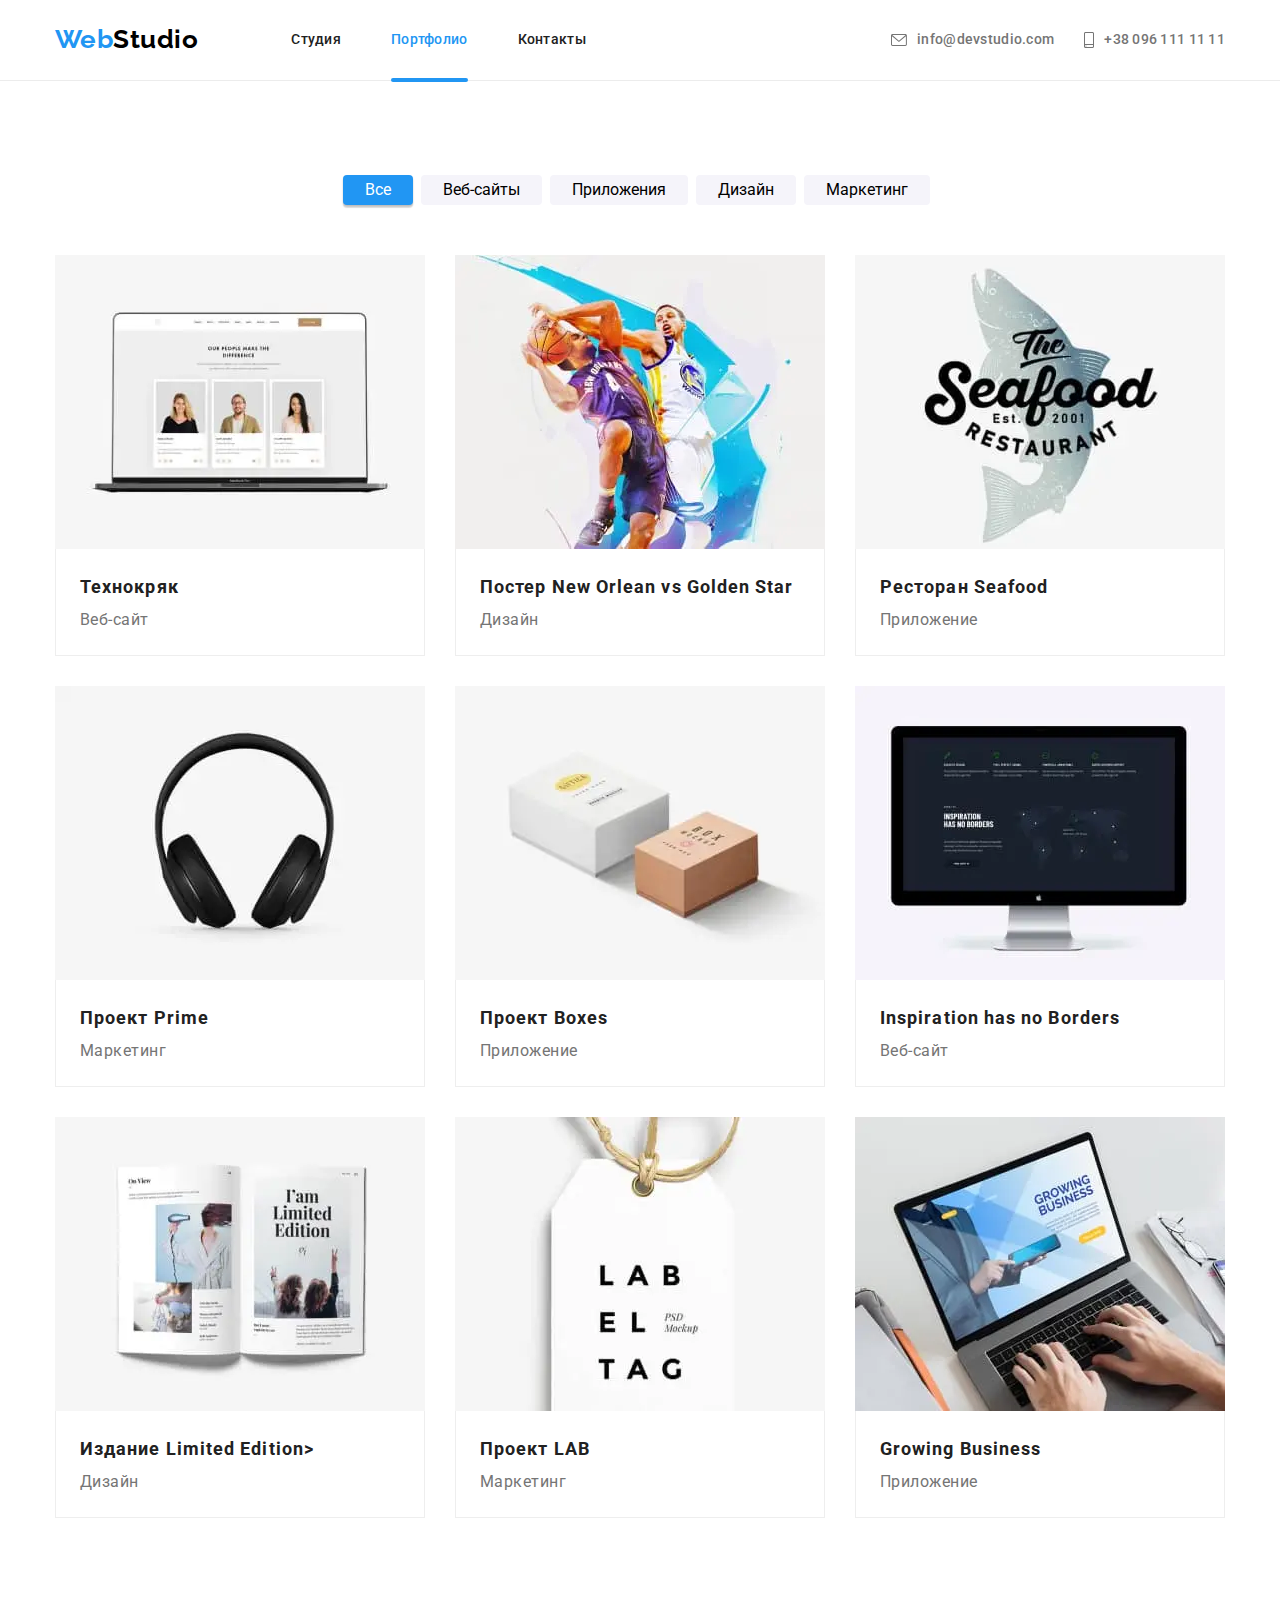
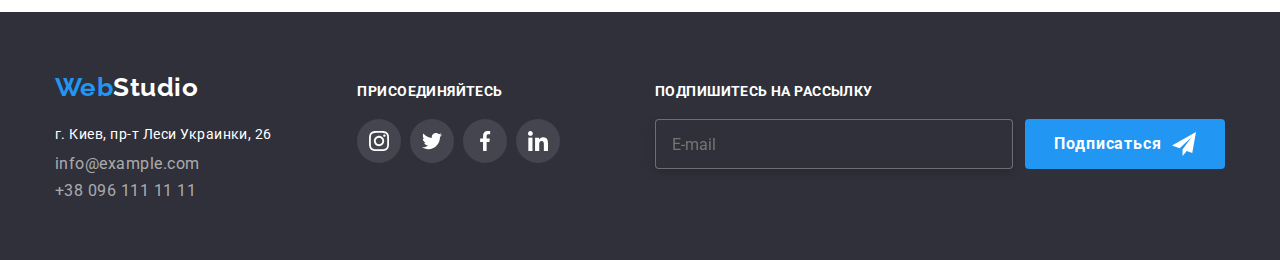
==== commit 11dbdcd7: "fixed" ====
--- a/portfolio.html
+++ b/portfolio.html
@@ -44,8 +44,8 @@
                                     </svg>+38 096 111 11 11</a></li>
                         </ul>
                         <ul class="social-menu list">
-                            <li class="social-menu__item"><a href="" class="social-menu__link link">Instagram</a></li>
-                            <li class="social-menu__item"><a href="" class="social-menu__link link">Twitter</a></li>
+                            <li class="social-menu__item"><a href="" class="social-menu__link list">Instagram</a></li>
+                            <li class="social-menu__item"><a href="" class="social-menu__link list">Twitter</a></li>
                             <li class="social-menu__item"><a href="" class="social-menu__link link">Facebook</a></li>
                             <li class="social-menu__item"><a href="" class="social-menu__link link">LinkedIn</a></li>
                         </ul>
@@ -78,9 +78,33 @@
 
     <li class="portfolio__item">
         <a href="#" class="portfolio__link link" target="_blank" rel="noreferrer noopener">
-    <article class="portfolio__card">
+    
         <div class="portfolio__img">
-        <img src="./images/portfolio/laptop.jpg" alt="открытый ноутбук">
+            <picture>               
+        <source srcset="
+        ./images/portfolio/optim-webp/mob/portfolio_1_mob.webp 1x,
+        ./images/portfolio/optim-webp/mob/portfolio_1_mob@2x.webp 2x,
+                        ./images/portfolio/optim-jpg/mob/portfolio_1_mob.jpg 1x,
+                        ./images/portfolio/optim-jpg/mob/portfolio_1_mob@2x.jpg 2x,
+                        " 
+                        media="(max-width: 767px)" type="image/webp">
+        <source srcset="
+        ./images/portfolio/optim-webp/tabl/portfolio_1_tabl.webp 1x,
+        ./images/portfolio/optim-webp/tabl/portfolio_1_tabl@2x.webp 2x,
+                        ./images/portfolio/optim-jpg/tabl/portfolio_1_tabl.jpg 1x,
+                        ./images/portfolio/optim-jpg/tabl/portfolio_1_tabl@2x.jpg 2x,
+                        " 
+                        media="(min-width: 768px) and (max-width: 1199px)" type="image/webp">
+        <source srcset="
+        ./images/portfolio/optim-webp/desctop/portfolio_1_desctop.webp 1x,
+        ./images/portfolio/optim-webp/desctop/portfolio_1_desctop@2x.webp 2x,
+                        ./images/portfolio/optim-jpg/desctop/portfolio_1_desctop.jpg 1x,
+                        ./images/portfolio/optim-jpg/desctop/portfolio_1_desctop@2x.jpg 2x,
+                        " 
+                        media="(min-width: 1200px)" type="image/webp">
+                <img src="./images/portfolio/optim-jpg/desctop/portfolio_1_desctop.jpg" 
+                alt="открытый ноутбук">
+            </picture>
         <p class="portfolio__overlay">Технокряк это современная площадка распространения коронавируса. Компании используют эту платформу
             для цифрового шпионажа и атак на защищённые сервера конкурентов.</p>
     </div>
@@ -88,7 +112,7 @@
         <h2 class="portfolio__name">Технокряк</h2>
         <p class="portfolio__description">Веб-сайт</p>
                 </div>
-    </article>
+
        </a>
     </li>
 
@@ -97,7 +121,28 @@
         <a href="#" class="portfolio__link link" target="_blank" rel="noreferrer noopener">
     <article class="portfolio__card">
         <div class="portfolio__img">
-        <img src="./images/portfolio/basket.jpg" alt="игра в  баскетбол"  >
+            <picture>
+        <source srcset="
+        ./images/portfolio/optim-webp/mob/portfolio_2_mob.webp 1x,
+        ./images/portfolio/optim-webp/mob/portfolio_2_mob@2x.webp 2x,
+                     ./images/portfolio/optim-jpg/mob/portfolio_2_mob.jpg 1x,
+                     ./images/portfolio/optim-jpg/mob/portfolio_2_mob@2x.jpg 2x,
+                    " media="(max-width: 767px)" type="image/webp">
+        <source srcset="
+        ./images/portfolio/optim-webp/tabl/portfolio_2_tabl.webp 1x,
+        ./images/portfolio/optim-webp/tabl/portfolio_2_tabl@2x.webp 2x
+                    ./images/portfolio/optim-jpg/tabl/portfolio_2_tabl.jpg 1x,
+                    ./images/portfolio/optim-jpg/tabl/portfolio_2_tabl@2x.jpg 2x,
+                    " media="(min-width: 768px) and (max-width: 1199px)" type="image/webp">
+        <source srcset="
+        ./images/portfolio/optim-webp/desctop/portfolio_2_desctop.webp 1x,
+        ./images/portfolio/optim-webp/desctop/portfolio_2_desctop@2x.webp 2x,
+                    ./images/portfolio/optim-jpg/desctop/portfolio_2_desctop.jpg 1x,
+                    ./images/portfolio/optim-jpg/desctop/portfolio_2_desctop@2x.jpg 2x,
+                    " media="(min-width: 1200px)" type="image/webp">
+                <img src="./images/portfolio/optim-jpg/desctop/portfolio_2_desctop.jpg" 
+                alt="игра в  баскетбол"  >
+            </picture>
     <p class="portfolio__overlay"></p>
     </div>
     <div class="portfolio__content">
@@ -110,106 +155,250 @@
 
     <li class="portfolio__item">
         <a href="#" class="portfolio__link link" target="_blank" rel="noreferrer noopener">
-            <article class="portfolio__card">
+           
                 <div class="portfolio__img">
-                    <img src="./images/portfolio/seafood.jpg" alt="лого ресторана" >
+                    <picture>
+        <source srcset="
+        ./images/portfolio/optim-webp/mob/portfolio_3_mob.webp 1x,
+        ./images/portfolio/optim-webp/mob/portfolio_3_mob@2x.webp 2x,
+            ./images/portfolio/optim-jpg/mob/portfolio_3_mob.jpg 1x,
+            ./images/portfolio/optim-jpg/mob/portfolio_3_mob@2x.jpg 2x,
+            " media="(max-width: 767px)" type="image/webp">
+        <source srcset="
+        ./images/portfolio/optim-webp/tabl/portfolio_3_tabl.webp 1x,
+        ./images/portfolio/optim-webp/tabl/portfolio_3_tabl@2x.webp 2x,
+            ./images/portfolio/optim-jpg/tabl/portfolio_3_tabl.jpg 1x,
+            ./images/portfolio/optim-jpg/tabl/portfolio_3_tabl@2x.jpg 2x,
+            " media="(min-width: 768px) and (max-width: 1199px)" type="image/webp">
+        <source srcset="
+        ./images/portfolio/optim-webp/desctop/portfolio_3_desctop.webp 1x,
+        ./images/portfolio/optim-webp/desctop/portfolio_3_desctop@2x.webp 2x,
+            ./images/portfolio/optim-jpg/desctop/portfolio_3_desctop.jpg 1x,
+            ./images/portfolio/optim-jpg/desctop/portfolio_3_desctop@2x.jpg 2x
+            " media="(min-width: 1200px)" type="image/webp">
+        <img src="./images/portfolio/optim-jpg/desctop/portfolio_3_desctop.jpg" 
+        alt="лого ресторана" >
+                    </picture>
                 <p class="portfolio__overlay"></p>
                 </div>
             <div class="portfolio__content">
                     <h2 class="portfolio__name">Ресторан <span lang="en">Seafood</span></h2>
                     <p class="portfolio__description">Приложение</p>
                 </div>
-            </article>
+            
         </a>
     </li>
 
     <li class="portfolio__item">
         <a href="#" class="portfolio__link link" target="_blank" rel="noreferrer noopener">
-            <article class="portfolio__card">
+            
                 <div class="portfolio__img">
-                    <img src="./images/portfolio/headphones.jpg" alt="наушники ">
+<picture>
+        <source srcset="
+        ./images/portfolio/optim-webp/mob/portfolio_4_mob.webp 1x,
+        ./images/portfolio/optim-webp/mob/portfolio_4_mob@2x.webp 2x,
+                    ./images/portfolio/optim-jpg/mob/portfolio_4_mob.jpg 1x,
+                    ./images/portfolio/optim-jpg/mob/portfolio_4_mob@2x.jpg 2x,
+                    " media="(max-width: 767px)" type="image/webp">
+        <source srcset="
+        ./images/portfolio/optim-webp/tabl/portfolio_4_tabl.webp 1x,
+        ./images/portfolio/optim-webp/tabl/portfolio_4_tabl@2x.webp 2x,
+                    ./images/portfolio/optim-jpg/tabl/portfolio_4_tabl.jpg 1x,
+                    ./images/portfolio/optim-jpg/tabl/portfolio_4_tabl@2x.jpg 2x,
+                    " media="(min-width: 768px) and (max-width: 1199px)" type="image/webp">
+        <source srcset="
+        ./images/portfolio/optim-webp/desctop/portfolio_4_desctop.webp 1x,
+        ./images/portfolio/optim-webp/desctop/portfolio_4_desctop@2x.webp 2x,
+                    ./images/portfolio/optim-jpg/desctop/portfolio_4_desctop.jpg 1x,
+                    ./images/portfolio/optim-jpg/desctop/portfolio_4_desctop@2x.jpg 2x,
+                    " media="(min-width: 1200px)" type="image/webp">
+<img src="./images/portfolio/optim-jpg/desctop/portfolio_4_desctop.jpg" 
+alt="наушники ">
+</picture>
                 <p class="portfolio__overlay"></p>
                 </div>
                 <div class="portfolio__content">
                     <h2 class="portfolio__name">Проект <span lang="en">Prime</span></h2>
                     <p class="portfolio__description">Маркетинг</p>
                 </div>
-            </article>
+            
         </a>
     </li>
     
         <li class="portfolio__item">
             <a href="#" class="portfolio__link link" target="_blank" rel="noreferrer noopener">
-                <article class="portfolio__card">
+                
                     <div class="portfolio__img">
-                        <img src="./images/portfolio/box.jpg" alt="две коробки " >
+<picture>
+        <source srcset="
+        ./images/portfolio/optim-webp/mob/portfolio_5_mob.webp 1x,
+        ./images/portfolio/optim-webp/mob/portfolio_5_mob@2x.webp 2x,
+                    ./images/portfolio/optim-jpg/mob/portfolio_5_mob.jpg 1x,
+                    ./images/portfolio/optim-jpg/mob/portfolio_5_mob@2x.jpg 2x,
+                    " media="(max-width: 767px)" type="image/webp">
+        <source srcset="
+        ./images/portfolio/optim-webp/tabl/portfolio_5_tabl.webp 1x,
+        ./images/portfolio/optim-webp/tabl/portfolio_5_tabl@2x.webp 2x,
+                    ./images/portfolio/optim-jpg/tabl/portfolio_5_tabl.jpg 1x,
+                    ./images/portfolio/optim-jpg/tabl/portfolio_5_tabl@2x.jpg 2x,
+                    " media="(min-width: 768px) and (max-width: 1199px)" type="image/webp">
+        <source srcset="
+        ./images/portfolio/optim-webp/desctop/portfolio_5_desctop.webp 1x,
+        ./images/portfolio/optim-webp/desctop/portfolio_5_desctop@2x.webp 2x,
+                    ./images/portfolio/optim-jpg/desctop/portfolio_5_desctop.jpg 1x,
+                    ./images/portfolio/optim-jpg/desctop/portfolio_5_desctop@2x.jpg 2x,
+                    " media="(min-width: 1200px)" type="image/webp">
+    <img src="./images/portfolio/optim-jpg/desctop/portfolio_5_desctop.jpg" 
+    alt="две коробки " >
+</picture>
                     <p class="portfolio__overlay"></p>
                     </div>
                     <div class="portfolio__content">
                         <h2 class="portfolio__name">Проект <span lang="en">Boxes</span></h2>
                         <p class="portfolio__description">Приложение </p>
                     </div>
-                </article>
+                
             </a>
         </li>
 
         <li class="portfolio__item">
             <a href="#" class="portfolio__link link" target="_blank" rel="noreferrer noopener">
-                <article class="portfolio__card">
+               
                     <div class="portfolio__img">
-                        <img src="./images/portfolio/screen.jpg" alt="большой монитор" >
+<picture>
+        <source srcset="
+        ./images/portfolio/optim-webp/mob/portfolio_6_mob.webp 1x,
+        ./images/portfolio/optim-webp/mob/portfolio_6_mob@2x.webp 2x,
+                            ./images/portfolio/optim-jpg/mob/portfolio_6_mob.jpg 1x,
+                            ./images/portfolio/optim-jpg/mob/portfolio_6_mob@2x.jpg 2x,
+                            " media="(max-width: 767px)" type="image/webp">
+        <source srcset="
+        ./images/portfolio/optim-webp/tabl/portfolio_6_tabl.webp 1x,
+        ./images/portfolio/optim-webp/tabl/portfolio_6_tabl@2x.webp 2x,
+                            ./images/portfolio/optim-jpg/tabl/portfolio_6_tabl.jpg 1x,
+                            ./images/portfolio/optim-jpg/tabl/portfolio_6_tabl@2x.jpg 2x,
+                            " media="(min-width: 768px) and (max-width: 1199px)" type="image/webp">
+        <source srcset="
+        ./images/portfolio/optim-webp/desctop/portfolio_6_desctop.webp 1x,
+        ./images/portfolio/optim-webp/desctop/portfolio_6_desctop@2x.webp 2x,
+                            ./images/portfolio/optim-jpg/desctop/portfolio_6_desctop.jpg 1x,
+                            ./images/portfolio/optim-jpg/desctop/portfolio_6_desctop@2x.jpg 2x,
+                            " media="(min-width: 1200px)" type="image/webp">
+    <img src="./images/portfolio/optim-jpg/desctop/portfolio_6_desctop.jpg" alt="большой монитор" >
+</picture>
                     <p class="portfolio__overlay"></p>
                     </div>
                     <div class="portfolio__content">
                         <h2 class="portfolio__name" lang="en">Inspiration has no Borders</h2>
                         <p class="portfolio__description">Веб-сайт </p>
                     </div>
-                </article>
+               
             </a>
         </li>
 
         <li class="portfolio__item">
             <a href="#" class="portfolio__link link" target="_blank" rel="noreferrer noopener">
-                <article class="portfolio__card">
+                
                     <div class="portfolio__img">
-                        <img src="./images/portfolio/book.jpg" alt="открытая крига" >
+<picture>
+        <source srcset="
+        ./images/portfolio/optim-webp/mob/portfolio_7_mob.webp 1x,
+        ./images/portfolio/optim-webp/mob/portfolio_7_mob@2x.webp 2x,
+                 ./images/portfolio/optim-jpg/mob/portfolio_7_mob.jpg 1x,
+                 ./images/portfolio/optim-jpg/mob/portfolio_7_mob@2x.jpg 2x,
+                  " media="(max-width: 767px)" type="image/webp">
+        <source srcset="
+        ./images/portfolio/optim-webp/tabl/portfolio_7_tabl.webp 1x,
+        ./images/portfolio/optim-webp/tabl/portfolio_7_tabl@2x.webp 2x,
+                 ./images/portfolio/optim-jpg/tabl/portfolio_7_tabl.jpg 1x,
+                 ./images/portfolio/optim-jpg/tabl/portfolio_7_tabl@2x.jpg 2x,
+                 " media="(min-width: 768px) and (max-width: 1199px)" type="image/webp">
+        <source srcset="
+        ./images/portfolio/optim-webp/desctop/portfolio_7_desctop.webp 1x,
+        ./images/portfolio/optim-webp/desctop/portfolio_7_desctop@2x.webp 2x,
+                  ./images/portfolio/optim-jpg/desctop/portfolio_7_desctop.jpg 1x,
+                  ./images/portfolio/optim-jpg/desctop/portfolio_7_desctop@2x.jpg 2x,
+                  " media="(min-width: 1200px)" type="image/webp">
+    <img src="./images/portfolio/optim-jpg/desctop/portfolio_7_desctop.jpg" alt="открытая крига" >
+</picture>
                     <p class="portfolio__overlay"></p>
                     </div>
                     <div class="portfolio__content">
                         <h2 class="portfolio__name">Издание <span lang="en">Limited Edition</span>></h2>
                         <p class="portfolio__description">Дизайн</p>
                     </div>
-                </article>
+            
             </a>
         </li>
 
         <li class="portfolio__item">
             <a href="#" class="portfolio__link link" target="_blank" rel="noreferrer noopener">
-                <article class="portfolio__card">
+                
                     <div class="portfolio__img">
-                        <img src="./images/portfolio/tag.jpg" alt="изображен белый ярлык с надписью лейбел тег" >
+<picture>
+        <source srcset="
+        ./images/portfolio/optim-webp/mob/portfolio_8_mob.webp 1x,
+        ./images/portfolio/optim-webp/mob/portfolio_8_mob@2x.webp 2x,
+                         ./images/portfolio/optim-jpg/mob/portfolio_8_mob.jpg 1x,
+                         ./images/portfolio/optim-jpg/mob/portfolio_8_mob@2x.jpg 2x,
+                          " media="(max-width: 767px)" type="image/webp">
+        <source srcset="
+        ./images/portfolio/optim-webp/tabl/portfolio_8_tabl.webp 1x,
+        ./images/portfolio/optim-webp/tabl/portfolio_8_tabl@2x.webp 2x,
+                         ./images/portfolio/optim-jpg/tabl/portfolio_8_tabl.jpg 1x,
+                         ./images/portfolio/optim-jpg/tabl/portfolio_8_tabl@2x.jpg 2x,
+                         " media="(min-width: 768px) and (max-width: 1199px)" type="image/webp">
+        <source srcset="
+        ./images/portfolio/optim-webp/desctop/portfolio_8_desctop.webp 1x,
+        ./images/portfolio/optim-webp/desctop/portfolio_8_desctop@2x.webp 2x,
+                          ./images/portfolio/optim-jpg/desctop/portfolio_8_desctop.jpg 1x,
+                          ./images/portfolio/optim-jpg/desctop/portfolio_8_desctop@2x.jpg 2x,
+                          " media="(min-width: 1200px)" type="image/webp">
+    <img src="./images/portfolio/optim-jpg/desctop/portfolio_8_desctop.jpg" 
+    alt="изображен белый ярлык с надписью лейбел тег" >
+</picture>
                     <p class="portfolio__overlay"></p>
                     </div>
                     <div class="portfolio__content">
                             <h2 class="portfolio__name">Проект <span lang="en">LAB</span></h2>
                         <p class="portfolio__description">Маркетинг</p>
                     </div>
-                </article>
+               
             </a>
         </li>
 
         <li class="portfolio__item">
             <a href="#" class="portfolio__link link" target="_blank" rel="noreferrer noopener">
-                <article class="portfolio__card">
+               
                     <div class="portfolio__img">
-                    <img src="./images/portfolio/laptop_hands.jpg" alt="руки на ноутбуке" >
+<picture>
+        <source srcset="
+        ./images/portfolio/optim-webp/mob/portfolio_9_mob.webp 1x,
+        ./images/portfolio/optim-webp/mob/portfolio_9_mob@2x.webp 2x,
+                ./images/portfolio/optim-jpg/mob/portfolio_9_mob.jpg 1x,
+                ./images/portfolio/optim-jpg/mob/portfolio_9_mob@2x.jpg 2x,
+                    " media="(max-width: 767px)" type="image/webp">
+        <source srcset="
+        ./images/portfolio/optim-webp/tabl/portfolio_9_tabl.webp 1x,
+        ./images/portfolio/optim-webp/tabl/portfolio_9_tabl@2x.webp 2x,
+                   ./images/portfolio/optim-jpg/tabl/portfolio_9_tabl.jpg 1x,
+                   ./images/portfolio/optim-jpg/tabl/portfolio_9_tabl@2x.jpg 2x,
+                    " media="(min-width: 768px) and (max-width: 1199px)" type="image/webp">
+        <source srcset="
+        ./images/portfolio/optim-webp/desctop/portfolio_9_desctop.webp 1x,
+        ./images/portfolio/optim-webp/desctop/portfolio_9_desctop@2x.webp 2x,
+                   ./images/portfolio/optim-jpg/desctop/portfolio_9_desctop.jpg 1x,
+                   ./images/portfolio/optim-jpg/desctop/portfolio_9_desctop@2x.jpg 2x,
+                   " media="(min-width: 1200px)" type="image/webp">
+    <img src="./images/portfolio/optim-jpg/desctop/portfolio_9_desctop.jpg" alt="руки на ноутбуке" >
+</picture>
                     <p class="portfolio__overlay"></p>
                     </div>
                     <div class="portfolio__content">
                             <h2 class="portfolio__name" lang="en">Growing Business</h2>
                         <p class="portfolio__description">Приложение</p>
                     </div>
-                </article>
+               
             </a>
         </li>
 </ul>
--- a/css/main.min.css
+++ b/css/main.min.css
@@ -1,2 +1,2 @@
-h1,h2,h3,h4,h5,h6,p{margin:0}ul,ol{margin:0;padding:0}img{display:block;max-width:100%;height:auto;padding:0}.link{text-decoration:none}.list{list-style:none;text-decoration:none;padding:0;margin:0}.address{font-style:normal}.container{margin-left:auto;margin-right:auto;width:1200px;padding-left:15px;padding-right:15px}/*! modern-normalize v0.6.0 | MIT License | https://github.com/sindresorhus/modern-normalize */*,*::before,*::after{box-sizing:border-box}:root{-moz-tab-size:4;tab-size:4}html{line-height:1.15;-webkit-text-size-adjust:100%}body{margin:0}body{font-family:system-ui,-apple-system,"Segoe UI",Roboto,Helvetica,Arial,sans-serif,"Apple Color Emoji","Segoe UI Emoji"}hr{height:0}abbr[title]{text-decoration:underline dotted}b,strong{font-weight:bolder}code,kbd,samp,pre{font-family:SFMono-Regular, Consolas, 'Liberation Mono', Menlo, monospace;font-size:1em}small{font-size:80%}sub,sup{font-size:75%;line-height:0;position:relative;vertical-align:baseline}sub{bottom:-0.25em}sup{top:-0.5em}button,input,optgroup,select,textarea{font-family:inherit;font-size:100%;line-height:1.15;margin:0}button,select{text-transform:none}button,[type='button'],[type='reset'],[type='submit']{-webkit-appearance:button}button::-moz-focus-inner,[type='button']::-moz-focus-inner,[type='reset']::-moz-focus-inner,[type='submit']::-moz-focus-inner{border-style:none;padding:0}button:-moz-focusring,[type='button']:-moz-focusring,[type='reset']:-moz-focusring,[type='submit']:-moz-focusring{outline:1px dotted ButtonText}fieldset{padding:0.35em 0.75em 0.625em}legend{padding:0}progress{vertical-align:baseline}[type='number']::-webkit-inner-spin-button,[type='number']::-webkit-outer-spin-button{height:auto}[type='search']{-webkit-appearance:textfield;outline-offset:-2px}[type='search']::-webkit-search-decoration{-webkit-appearance:none}::-webkit-file-upload-button{-webkit-appearance:button;font:inherit}summary{display:list-item}.icon-check{background-image:url("../images/check.svg")}.nav,.contact,.clients,.feature,.works,.team__card,.social--team,.footer__link,.social,.filters,.portfolio,.portfolio__link{list-style:none;text-decoration:none;padding:0;margin:0}.header__line{margin-left:auto;margin-right:auto;width:1200px;padding-left:15px;padding-right:15px}.form__btn{display:inline-flex;justify-content:center;align-items:center;min-width:200px;min-height:50px;color:#ffffff;background-color:#2196f3;font-family:inherit;font-weight:700;font-size:16px;line-height:1.88;letter-spacing:0.06em;cursor:pointer;border:none;border-radius:4px;box-shadow:0;transition:box-shadow 500ms cubic-bezier(0.4, 0, 0.2, 1),background-color 500ms cubic-bezier(0.4, 0, 0.2, 1)}.form__btn:hover,.form__btn :focus{background-color:#188ce8;box-shadow:0px 4px 4px rgba(0,0,0,0.15)}.visually-hidden{position:absolute;width:1px;height:1px;margin:-1px;border:0;padding:0;white-space:nowrap;clip-path:inset(100%);clip:rect(0 0 0 0);overflow:hidden}body{color:#757575;font-family:"Roboto",sans-serif;letter-spacing:0.03em}body.modal-open{overflow:hidden}.container{margin-left:auto;margin-right:auto;padding-left:15px;padding-right:15px}@media screen and (min-width: 480px){.container{width:480px}}@media screen and (min-width: 768px){.container{width:768px}}@media screen and (min-width: 1200px){.container{width:1200px}}.logo{color:#000000;font-family:'Raleway', sans-serif;font-weight:bold;text-decoration:none}@media screen and (min-width: 480px){.logo{font-size:24px;line-height:28px}}@media screen and (min-width: 768px){.logo{margin-right:88px;font-size:24px;line-height:28px}}@media screen and (min-width: 1200px){.logo{margin-right:93px;font-size:26px;line-height:1.2}}.logo__web{color:#2196f3}.logo__invert{color:#ffffff}@media screen and (min-width: 480px){.logo__invert{display:block;margin:0 auto}}.header{border-bottom:1px solid #ececec;position:relative}@media screen and (min-width: 320px){.header__line{display:flex;align-items:center;justify-content:space-between}}@media screen and (min-width: 768px){.header__line{display:flex;align-items:center;justify-content:flex-end}}@media screen and (min-width: 1200px){.header__line{display:flex;align-items:center;justify-content:flex-end}}@media screen and (min-width: 320px){.header__nav{display:flex;align-items:center;justify-content:space-between;min-height:80px}}@media screen and (min-width: 768px){.header__nav{display:inline-flex;align-items:center;justify-content:space-between;width:100%}}@media screen and (min-width: 1200px){.header__nav{display:flex;align-items:center;justify-content:space-between;width:100%}}@media screen and (min-width: 768px){.nav{display:flex;margin-right:84px}}@media screen and (min-width: 1200px){.nav{display:flex;margin-right:280px}}.nav__link{color:#212121;text-decoration:none;transition:color 500ms cubic-bezier(0.4, 0, 0.2, 1)}@media screen and (min-width: 768px){.nav__link{display:block;padding-top:32px;padding-bottom:32px;letter-spacing:0.02em;font-weight:500;font-size:14px;line-height:1.14}}@media screen and (min-width: 1200px){.nav__link{display:block;padding-top:32px;padding-bottom:32px;letter-spacing:0.02em;font-weight:500;font-size:14px;line-height:1.14}}.nav__link.current{color:#2196f3;transition:background-color 500ms cubic-bezier(0.4, 0, 0.2, 1)}@media screen and (min-width: 768px){.nav__link.current::after{display:block;width:100%;height:4px;border-radius:2px;bottom:-2px;content:'';position:absolute;background-color:#2196f3;transform:translate(0, 0);opacity:1}}@media screen and (min-width: 1200px){.nav__link.current::after{display:block;width:100%;height:4px;border-radius:2px;bottom:-2px;content:'';position:absolute;background-color:#2196f3;transform:translate(0, 0);opacity:1}}.nav__link:hover,.nav__link:focus{color:#2196f3}@media screen and (min-width: 768px){.contact{display:block;align-items:center;margin-left:auto}}@media screen and (min-width: 1200px){.contact{display:flex;justify-content:flex-end}}@media screen and (max-width: 767px){.nav__item{text-align:left;font-weight:500;font-size:40px;line-height:1.17;letter-spacing:0.02em;margin-bottom:32px}}@media screen and (min-width: 768px){.nav__item{position:relative}.nav__item:not(:last-child){margin-right:50px}}@media screen and (min-width: 1200px){.nav__item{position:relative}.nav__item:not(:last-child){margin-right:50px}.nav__item:last-child{margin-right:0px}}@media screen and (min-width: 1200px){.nav__item{position:relative}}@media screen and (min-width: 1200px){.contact__item:not(:last-child){margin-right:30px}}.nav__email,.nav__tel{font-weight:500;line-height:1.14;letter-spacing:0.02em;color:#757575;display:flex;align-items:baseline;transition:color 500ms cubic-bezier(0.4, 0, 0.2, 1)}@media screen and (min-width: 768px){.nav__email,.nav__tel{font-size:12px}}@media screen and (min-width: 1200px){.nav__email,.nav__tel{font-size:14px}}@media screen and (max-width: 767px){.nav__email{margin-top:302px;margin-bottom:10px}}@media screen and (min-width: 768px){.nav__email{margin-bottom:10px}}@media screen and (min-width: 1200px){.nav__email{margin-bottom:0px}}@media screen and (max-width: 767px){.nav__tel{margin-bottom:64px;color:#2196f3}}.nav__icon{display:none}@media screen and (min-width: 768px){.nav__icon{display:inline-block;align-self:center;stroke-width:0;stroke:currentColor;fill:#757575;margin-right:10px;padding:0;transition:fill 250ms cubic-bezier(0.4, 0, 0.2, 1)}}@media screen and (min-width: 1200px){.nav__icon{display:inline-block;align-self:center;stroke-width:0;stroke:currentColor;fill:#757575;margin-right:10px;padding:0;transition:fill 250ms cubic-bezier(0.4, 0, 0.2, 1)}}.nav__email:hover .nav__icon,.nav__email:focus .nav__icon,.nav__tel:hover .nav__icon,.nav__tel:focus .nav__icon{fill:#2196f3}.nav__email:hover,.nav__email:focus,.nav__tel:hover,.nav__tel:focus{color:#2196f3}@media screen and (max-width: 767px){.social-menu{text-decoration:none;display:flex;font-weight:500;font-size:18px;line-height:1.22;letter-spacing:0.02em;color:#2196f3}}@media screen and (min-width: 768px){.social-menu{display:none}}.social-menu__item:not(:last-child)::after{display:inline-block;flex-shrink:0;content:'';width:22px;height:1px;background-color:#212121;transform:rotate(-90deg)}.menu-button .icon-cross{display:none}.menu-button.is-open .icon-cross{display:block}.menu-button.is-open .icon-menu{display:none}.menu-button{display:inline-flex;margin:0;padding:0;border:none;background-color:transparent}@media screen and (min-width: 768px){.menu-button{display:none}}.menu-button:hover .icon-cross,.menu-button:focus .icon-cross{fill:#2196f3}.menu-button:hover .icon-menu,.menu-button:focus .icon-menu{fill:#2196f3}@media screen and (max-width: 767px){.menu-container{display:none;position:absolute;border:none;top:100%;left:0;width:100%;height:796px;background-color:#fff;border:none;padding:48px 40px}.menu-container.is-open{display:block}}@media screen and (min-width: 768px){.menu-container{display:flex;align-items:center;flex-grow:1}}.section__title{font-weight:700;line-height:1.17;text-align:center;color:#212121}@media screen and (min-width: 480px){.section__title{font-size:28px;padding-bottom:30px}}@media screen and (min-width: 768px){.section__title{font-size:28px;padding-bottom:30px}}@media screen and (min-width: 1200px){.section__title{font-size:36px;padding-bottom:50px}}@media screen and (min-width: 480px){.client{padding-top:60px;padding-bottom:60px}}@media screen and (min-width: 768px){.client{padding-top:60px;padding-bottom:60px}}@media screen and (min-width: 1200px){.client{padding-top:94px;padding-bottom:94px}}@media screen and (min-width: 320px){.clients{display:flex;justify-content:center;flex-wrap:wrap;margin-top:-15px;margin-left:-15px}}@media screen and (min-width: 768px){.clients{display:flex;flex-wrap:wrap;margin-top:-15px;margin-left:-15px}}@media screen and (min-width: 1200px){.clients{display:flex;margin-left:calc(-1 * $flex-gap)}}@media screen and (min-width: 320px){.client__item{margin-top:15px;margin-left:15px}}@media screen and (min-width: 768px){.client__item{margin-top:15px;margin-left:15px}}@media screen and (min-width: 1200px){.client__item{margin-left:30px}}@media screen and (min-width: 1200px){.client__item:first-child{margin-left:0}}.client__link{border:1px solid #afb1b8;border-radius:4px;display:inline-flex;align-items:center;justify-content:center;fill:#afb1b8;transition:border 500ms cubic-bezier(0.4, 0, 0.2, 1);transition:fill 500ms cubic-bezier(0.4, 0, 0.2, 1)}@media screen and (min-width: 320px){.client__link{width:210px;height:90px}}@media screen and (min-width: 768px){.client__link{width:226px;height:90px}}@media screen and (min-width: 1200px){.client__link{margin-bottom:30px;width:170px;height:90px}}.client__link:hover,.client__link :focus{border:1px solid #2196f3;cursor:pointer;transition:border 500ms cubic-bezier(0.4, 0, 0.2, 1)}.client__logo{fill:#afb1b8}.client__link:hover .client__logo,.client__link:focus .client__logo{fill:#2196f3;cursor:pointer;transition:fill 500ms cubic-bezier(0.4, 0, 0.2, 1)}@media screen and (min-width: 480px){.section__feature{padding-top:60px;padding-bottom:60px}}@media screen and (min-width: 768px){.section__feature{padding-top:60px;padding-bottom:60px}}@media screen and (min-width: 1200px){.section__feature{padding-top:94px;padding-bottom:0px}}@media screen and (min-width: 768px){.feature{display:flex;flex-wrap:wrap;margin:-15px}}@media screen and (min-width: 1200px){.feature{display:flex;flex-wrap:nowrap;margin-left:calc(-1 * $flex-gap)}}.feature__title{color:#212121;text-transform:uppercase;margin-top:30px}@media screen and (min-width: 480px){.feature__title{font-size:14px;font-weight:700;line-height:1.14}}@media screen and (min-width: 768px){.feature__title{font-size:14px;font-weight:700;line-height:1.14}}@media screen and (min-width: 1200px){.feature__title{font-size:14px;font-weight:700;line-height:1.14}}.feature__description{font-size:14px;line-height:1.71;margin-top:10px}.feature__item:not(:last-child){margin-bottom:30px}@media screen and (min-width: 768px){.feature__item{width:calc((100% - 4 * 15px) / 2);margin:15px}}@media screen and (min-width: 1200px){.feature__item{flex-basis:calc(100% / 4 - $flex-gap);margin-left:30px;margin:15px}}.feature__image{border:1px solid #f5f4fa;background-color:#f5f4fa;display:flex;align-items:center;justify-content:center}@media screen and (min-width: 480px){.feature__image{width:450px;height:120px}}@media screen and (min-width: 768px){.feature__image{width:354px;height:120px}}@media screen and (min-width: 1200px){.feature__image{width:270px;height:120px;margin-bottom:30px;border-radius:4px}}.feature__image--svg{width:70px;height:70px}.hero{background-image:linear-gradient(to right, rgba(47,48,58,0.4), rgba(47,48,58,0.4)),url("../../images/hero/Img-hero.jpg");background-color:#2f303a;background-repeat:no-repeat;background-position:center;background-size:cover;margin-left:auto;margin-right:auto}@media screen and (min-width: 480px){.hero{max-width:480px;padding:118px 60px}}@media screen and (min-width: 768px){.hero{max-width:768px;padding:118px 204px}}@media screen and (min-width: 1200px){.hero{max-width:1600px;padding-top:200px;padding-bottom:200px}}.hero__title{font-weight:900;text-align:center;letter-spacing:0.06em;text-transform:uppercase;color:#ffffff;margin-left:auto;margin-right:auto}@media screen and (min-width: 480px){.hero__title{font-size:26px;line-height:1.62}}@media screen and (min-width: 768px){.hero__title{font-size:26px;line-height:1.62}}@media screen and (min-width: 1200px){.hero__title{padding-bottom:30px;font-size:44px;line-height:1.36;max-width:696px}}.button.current{color:#ffffff;background:#2196f3;font-family:inherit;font-weight:700;font-size:16px;line-height:1.88;display:flex;align-items:center;letter-spacing:0.06em;cursor:pointer;min-width:200px;min-height:50px;margin-top:0px;margin-right:auto;margin-left:auto;padding:10px 32px;border-radius:4px;border:none;transition:color 500ms cubic-bezier(0.4, 0, 0.2, 1),background-color 500ms cubic-bezier(0.4, 0, 0.2, 1)}.button.current:hover,.button.current :focus{background:#188ce8}@media screen and (max-width: 1200px){.section__works{display:none}}@media screen and (min-width: 1200px){.section__works{padding-top:94px;padding-bottom:94px}}.works{display:flex;margin-left:calc(-1 * $flex-gap);min-width:370px;padding:0}.works__item{flex-basis:calc(100% / 3 - $flex-gap);margin-right:30px;display:block;position:relative;background-color:#fff}.works__item:last-child{margin-right:0}.works__description{width:100%;height:70px;background-color:rgba(47,48,58,0.8);position:absolute;bottom:0;right:0;padding-top:27px;overflow:hidden;font-family:Roboto;font-style:normal;font-weight:700;font-size:14px;line-height:1.14;text-align:center;letter-spacing:0.03em;text-transform:uppercase;color:#fff}.section__team{background-color:#f5f4fa}@media screen and (min-width: 480px){.section__team{padding-top:60px;padding-bottom:60px}}@media screen and (min-width: 768px){.section__team{padding-top:60px;padding-bottom:60px}}@media screen and (min-width: 1200px){.section__team{padding-top:94px;padding-bottom:94px}}@media screen and (min-width: 768px){.team__card{display:flex;flex-wrap:wrap;margin:-15px}}@media screen and (min-width: 1200px){.team__card{flex-basis:calc(100% / 4 - $flex-gap);display:flex;flex-wrap:nowrap;margin-left:calc(-1 * $flex-gap);margin-top:calc(-1 * $flex-gap)}}.team__item{box-shadow:0px 1px 3px rgba(0,0,0,0.12),0px 1px 1px rgba(0,0,0,0.14),0px 2px 1px rgba(0,0,0,0.2);border-radius:0px 0px 4px 4px;background-color:#ffffff}@media screen and (min-width: 768px){.team__item{width:calc((100% - 4 * 15px) / 2);margin:15px}}@media screen and (min-width: 1200px){.team__item{flex-basis:auto;margin-left:30px}}@media screen and (min-width: 1200px){.team__item:first-child{margin-left:0}}@media screen and (min-width: 480px){.card__thumb{display:flex;justify-content:center;align-items:center}}.team__name{color:#212121;font-weight:500;font-size:16px;line-height:1.19;text-align:center;margin-top:30px}.team__position{font-size:16px;line-height:1.19;text-align:center;margin-top:10px;margin-bottom:16px}.social--team{display:flex;align-items:center;justify-content:center}.social__ellipce--team{width:44px;height:44px;margin-bottom:30px;border-radius:50%;padding:12px;list-style:none;display:flex;align-items:center;justify-content:center;transition:background-color 500ms cubic-bezier(0.4, 0, 0.2, 1),fill 500ms cubic-bezier(0.4, 0, 0.2, 1)}.social__item--team .social__ellipce--team:hover,.social__item--team .social__ellipce--team:focus{background-color:#2196f3;cursor:pointer}.social__item--team:not(:last-child){margin-right:10px}.social__icon--team{fill:#afb1b8}.social__ellipce--team:hover .social__icon--team,.social__ellipce--team:focus .social__icon--team{fill:#ffffff}.backdrop{position:fixed;top:0;left:0;width:100%;height:100%;background-color:rgba(47,48,58,0.4);transition:300ms cubic-bezier(0.4, 0, 0.2, 1)}@media screen and (min-width: 480px){.backdrop{padding:93px 15px;overflow-y:scroll}}.backdrop.is-hidden{opacity:0;pointer-events:none;transform:translate(-50%, -50%) scale(0.9);transition:300ms cubic-bezier(0.4, 0, 0.2, 1)}.backdrop.is-hidden .modal{transform:translate(-50%, -50%) scale(1.1);transition:transform 300ms cubic-bezier(0.4, 0, 0.2, 1)}.close{width:30px;height:30px;border-radius:50%;background-color:#fff;border:1px solid rgba(0,0,0,0.1);display:block;position:absolute;top:8px;right:8px;cursor:pointer;display:inline-flex;align-items:center;justify-content:center;fill:#000;transition:fill 300ms cubic-bezier(0.4, 0, 0.2, 1),border 300ms cubic-bezier(0.4, 0, 0.2, 1)}.close:hover,.close :focus{fill:#2196f3;border:1px solid #2196f3}.modal{position:absolute;top:50%;left:50%;transform:translate(-50%, -50%) scale(1);transition:300ms cubic-bezier(0.4, 0, 0.2, 1);border-radius:4px;background-color:#fff}@media (min-width: 480px){.modal{max-width:450px;width:100%;padding:40px}}@media screen and (min-width: 1200px){.modal{min-height:580px;min-width:528px;padding:40px 15px}}.modal__form{width:448px;margin-left:auto;margin-right:auto;padding:0px;border:none}.modal__title{font-family:inherit;font-weight:700;font-size:20px;line-height:1.15;display:flex;justify-content:center;align-items:center;width:100%;text-align:center;color:#212121}.modal__input--wrapper{display:block;margin-top:4px;margin-bottom:10px;position:relative}.modal__wrapper{margin-top:12px}.modal__label{margin-top:10px;margin-bottom:4px;font-size:12px;line-height:1.16;letter-spacing:0.01em;color:#757575}.comment::placeholder{font-size:12px;line-height:1.16;letter-spacing:0.01em;color:rgba(117,117,117,0.5)}.policy.link{color:#2196f3}.field__checkbox{display:flex;align-items:center;margin-top:10px}.checkbox{position:absolute;width:1px;height:1px;margin:-1px;border:0;padding:0;clip:rect(0 0 0 0);overflow:hidden}.checkbox__label{transition:transform 250ms cubic-bezier(0.4, 0, 0.2, 1);font-size:12px;line-height:1.16;margin-right:auto}@media screen and (min-width: 1200px){.checkbox__label{font-size:14px;line-height:1.71}}.checkbox__icon{display:inline-block;width:16px;height:15px;margin-right:8px;background-image:url("../images/Vector.svg");border:#212121;transition:transform 250ms cubic-bezier(0.4, 0, 0.2, 1)}@media screen and (min-width: 1200px){.checkbox__icon{margin-left:10px}}.checkbox:checked+.checkbox__icon{transform:scale(1.2);border-color:transparent;background-color:#2196f3;background-image:url("../images/check.svg");background-size:contain;background-origin:border-box}.form__btn{margin-right:115px;margin-left:115px;margin-top:30px;box-shadow:0px 4px 4px rgba(0,0,0,0.15)}.comment{display:block;width:370px;height:120px;margin-top:4px;border:1px solid rgba(33,33,33,0.2);box-sizing:border-box;border-radius:4px;resize:none;padding:12px 16px;transition:border 500ms cubic-bezier(0.4, 0, 0.2, 1)}@media screen and (min-width: 1200px){.comment{width:100%}}.comment:focus,.comment:hover{border:1px solid #2196f3}.comment:focus{outline:none;border-color:#2196f3}.modal__input{width:370px;height:40px;padding-left:40px;border:1px solid rgba(33,33,33,0.2);box-sizing:border-box;border-radius:4px;cursor:pointer;transition:border 500ms cubic-bezier(0.4, 0, 0.2, 1);display:flex;flex-direction:column;position:relative}@media screen and (min-width: 1200px){.modal__input{width:448px}}.modal__input:hover{border:1px solid #2196f3}.modal__input:focus{outline:none;border:1px solid #2196f3}.modal__icon{position:absolute;top:50%;left:12px;transform:translateY(-50%);display:block;width:20px;height:20px;transition:fill 500ms cubic-bezier(0.4, 0, 0.2, 1)}.modal__input:focus ~ .modal__icon,.modal__input:hover ~ .modal__icon{fill:#2196f3}@media screen and (min-width: 480px){.footer__wrap{text-align:center}}@media screen and (min-width: 1200px){.footer__wrap{text-align:left}}.footer{background:#2f303a;padding-top:60px;padding-bottom:60px}.footer__adress{color:#ffffff;font-size:14px;font-style:normal;line-height:1.71;margin-bottom:8px;margin-top:20px}.footer__mail{margin-bottom:8px}.footer__link{color:rgba(255,255,255,0.6);font-style:normal}@media screen and (min-width: 768px){.footer__wrap{display:flex;flex-wrap:wrap;align-items:baseline;justify-content:space-around}}@media screen and (min-width: 1200px){.footer__wrap{display:flex;flex-wrap:nowrap;align-items:baseline;margin-left:auto;margin-right:auto;width:1200px;padding-left:15px;padding-right:15px;justify-content:space-between}}@media screen and (min-width: 1200px){.footer__column{margin-right:70px}}@media screen and (min-width: 768px){.footer__column--input{margin-top:60px}}@media screen and (min-width: 1200px){.footer__column--input{margin-top:0px}}@media screen and (min-width: 480px){.footer__social--b{color:#ffffff;font-size:14px;font-style:normal;line-height:1.17;letter-spacing:0.03em;text-transform:uppercase;margin-bottom:20px;display:inline-block;margin-top:60px}}@media screen and (min-width: 768px){.footer__social--b{margin-top:0px}}@media screen and (min-width: 1200px){.footer__social--b{color:#ffffff;font-size:14px;font-style:normal;line-height:1.17;letter-spacing:0.03em;text-transform:uppercase;margin-bottom:20px;display:inline-block}}.social{display:flex}@media screen and (max-width: 767px){.social{justify-content:center}}.social__ellipce--footer{width:44px;height:44px;display:inline-flex;align-items:center;justify-content:center;margin-right:9px;border-radius:50%;padding:12px;background-color:rgba(255,255,255,0.1);list-style:none;transition:background-color 500ms cubic-bezier(0.4, 0, 0.2, 1)}.social__item--footer .social__ellipce--footer:hover,.social__item--footer .social__ellipce--footer:focus{background-color:#2196f3;cursor:pointer}.social__icon--footer{fill:#ffffff;align-self:center;margin-right:auto}@media screen and (min-width: 1200px){.footer__column--input{display:flex;flex-direction:column}}.form__mail{width:100%;height:50px;font-size:16px;line-height:1.25;border:1px solid rgba(255,255,255,0.3);background-color:#2f303a;filter:drop-shadow(0px 4px 4px rgba(0,0,0,0.15));border-radius:4px;padding-left:16px;padding-top:15px;padding-bottom:15px;margin-bottom:20px;color:rgba(255,255,255,0.3);margin-right:15px;margin-left:15px}@media screen and (min-width: 1200px){.form__mail{width:358px;margin-right:12px;margin-left:0}}.form__btn--footer{display:inline-flex;align-items:center;justify-content:center;min-width:200px;min-height:50px;color:#ffffff;background-color:#2196f3;font-family:inherit;font-weight:700;font-size:16px;line-height:1.88;letter-spacing:0.06em;cursor:pointer;border:none;border-radius:4px;box-shadow:0;transition:box-shadow 500ms cubic-bezier(0.4, 0, 0.2, 1),background-color 500ms cubic-bezier(0.4, 0, 0.2, 1)}.form__btn--footer:hover,.form__btn--footer :focus{background-color:#188ce8;box-shadow:0px 4px 4px rgba(0,0,0,0.15)}@media screen and (min-width: 1200px){.form__subscription{display:flex;justify-content:space-between}}.form__icon{margin-left:10px;display:inline-block;align-self:center;stroke-width:0;stroke:currentColor;fill:#fff;padding:0}.filters{font-weight:500;font-size:16px;line-height:1.62;padding:0;list-style:none;margin-bottom:40px;display:flex;flex-wrap:wrap;margin-bottom:40px}@media screen and (min-width: 768px){.filters{display:flex;align-items:center;justify-content:center;margin-bottom:30px;flex-wrap:wrap}}@media screen and (min-width: 1200px){.filters{margin-bottom:50px}}.button__filter{background-color:#f5f4fa;cursor:pointer;border-radius:4px;border:0px;padding:6px 22px;flex-basis:5;margin-right:8px;transition:background-color 500ms cubic-bezier(0.4, 0, 0.2, 1),color 500ms cubic-bezier(0.4, 0, 0.2, 1),box-shadow 500ms cubic-bezier(0.4, 0, 0.2, 1)}@media screen and (max-width: 767px){.button__filter:first-child{margin-bottom:15px}}.button__filter:hover,.button__filter :focus{color:#ffffff;background-color:#2196f3;box-shadow:0px 3px 1px rgba(0,0,0,0.1),0px 1px 2px rgba(0,0,0,0.08),0px 2px 2px rgba(0,0,0,0.12)}.button__filter.current{color:#ffffff;background-color:#2196f3;box-shadow:0px 3px 1px rgba(0,0,0,0.1),0px 1px 2px rgba(0,0,0,0.08),0px 2px 2px rgba(0,0,0,0.12);border-radius:4px}@media screen and (min-width: 320px){.container__filters{padding-bottom:60px;padding-top:60px}}@media screen and (min-width: 1200px){.container__filters{padding-bottom:94px;padding-top:94px}}.portfolio{list-style:none}@media screen and (min-width: 768px){.portfolio{display:flex;flex-wrap:wrap;align-items:stretch;margin-left:-30px;margin-top:-30px}}@media screen and (min-width: 1200px){.portfolio{display:flex;flex-wrap:wrap;margin-left:-30px;margin-top:-30px}}@media screen and (min-width: 768px){.portfolio__item{flex-basis:calc(100% / 2 - 30px);margin-left:30px;margin-top:30px}}@media screen and (min-width: 1200px){.portfolio__item{flex-basis:calc(100% / 3 - 30px);margin-left:30px;margin-top:30px}}.portfolio__name{font-weight:700;font-size:18px;line-height:2;letter-spacing:0.06em;color:#212121}.portfolio__description{font-size:16px;line-height:1.87;letter-spacing:0.03em;color:#757575}.portfolio__content{border-bottom:1px solid #eee;border-right:1px solid #eee;border-left:1px solid #eee;padding-top:20px;padding-left:24px;padding-bottom:20px;padding-right:24px}@media screen and (min-width: 1200px){.portfolio__item:nth-child(3n){margin-right:0}}@media screen and (min-width: 1200px){.portfolio__item:nth-last-child(-n+3){margin-bottom:0}}@media screen and (min-width: 768px){.portfolio__item:nth-child(2n){margin-right:0}}@media screen and (min-width: 768px){.portfolio__item:nth-last-child(-n+2){margin-bottom:0}}.portfolio__img{position:relative;overflow:hidden}.portfolio__overlay{position:absolute;text-decoration:none;top:0;left:0;width:370px;height:100%;padding:63px 24px;opacity:0;background-color:rgba(33,150,243,0.9);font-family:Roboto;font-style:normal;font-weight:normal;font-size:18px;line-height:1.56;letter-spacing:0.03em;color:#ffffff;transform:translateY(100%);transition:transform 250ms cubic-bezier(0.4, 0, 0.2, 1) 250ms,opacity 250ms cubic-bezier(0.4, 0, 0.2, 1) 250ms}.portfolio__link:hover .portfolio__overlay,.portfolio__link:focus .portfolio__overlay{display:block;opacity:1;transform:translateY(0)}.portfolio__link{transition:box-shadow 250ms cubic-bezier(0.4, 0, 0.2, 1) 250ms;text-decoration:none}.portfolio__link:hover,.portfolio__link :focus{display:block;box-shadow:0px 4px 4px rgba(0,0,0,0.25),0px 4px 4px rgba(0,0,0,0.25)}
+h1,h2,h3,h4,h5,h6,p{margin:0}ul,ol{margin:0;padding:0}img{display:block;max-width:100%;height:auto;padding:0}.link{text-decoration:none}.list{list-style:none;text-decoration:none;padding:0;margin:0}.address{font-style:normal}.container{margin-left:auto;margin-right:auto;padding-left:15px;padding-right:15px}@media screen and (min-width: 480px){.container{width:480px}}@media screen and (min-width: 768px){.container{width:768px}}@media screen and (min-width: 1200px){.container{width:1200px}}/*! modern-normalize v0.6.0 | MIT License | https://github.com/sindresorhus/modern-normalize */*,*::before,*::after{box-sizing:border-box}:root{-moz-tab-size:4;tab-size:4}html{line-height:1.15;-webkit-text-size-adjust:100%}body{margin:0}body{font-family:system-ui,-apple-system,"Segoe UI",Roboto,Helvetica,Arial,sans-serif,"Apple Color Emoji","Segoe UI Emoji"}hr{height:0}abbr[title]{text-decoration:underline dotted}b,strong{font-weight:bolder}code,kbd,samp,pre{font-family:SFMono-Regular, Consolas, 'Liberation Mono', Menlo, monospace;font-size:1em}small{font-size:80%}sub,sup{font-size:75%;line-height:0;position:relative;vertical-align:baseline}sub{bottom:-0.25em}sup{top:-0.5em}button,input,optgroup,select,textarea{font-family:inherit;font-size:100%;line-height:1.15;margin:0}button,select{text-transform:none}button,[type='button'],[type='reset'],[type='submit']{-webkit-appearance:button}button::-moz-focus-inner,[type='button']::-moz-focus-inner,[type='reset']::-moz-focus-inner,[type='submit']::-moz-focus-inner{border-style:none;padding:0}button:-moz-focusring,[type='button']:-moz-focusring,[type='reset']:-moz-focusring,[type='submit']:-moz-focusring{outline:1px dotted ButtonText}fieldset{padding:0.35em 0.75em 0.625em}legend{padding:0}progress{vertical-align:baseline}[type='number']::-webkit-inner-spin-button,[type='number']::-webkit-outer-spin-button{height:auto}[type='search']{-webkit-appearance:textfield;outline-offset:-2px}[type='search']::-webkit-search-decoration{-webkit-appearance:none}::-webkit-file-upload-button{-webkit-appearance:button;font:inherit}summary{display:list-item}.icon-check{background-image:url("../images/check.svg")}.nav,.contact,.clients,.feature,.works,.team__card,.social--team,.footer__link,.social,.filters,.portfolio,.portfolio__link{list-style:none;text-decoration:none;padding:0;margin:0}.header__line{margin-left:auto;margin-right:auto;width:1200px;padding-left:15px;padding-right:15px}.form__btn{display:inline-flex;justify-content:center;align-items:center;min-width:200px;min-height:50px;color:#ffffff;background-color:#2196f3;font-family:inherit;font-weight:700;font-size:16px;line-height:1.88;letter-spacing:0.06em;cursor:pointer;border:none;border-radius:4px;box-shadow:0;transition:box-shadow 500ms cubic-bezier(0.4, 0, 0.2, 1),background-color 500ms cubic-bezier(0.4, 0, 0.2, 1)}.form__btn:hover,.form__btn :focus{background-color:#188ce8;box-shadow:0px 4px 4px rgba(0,0,0,0.15)}.visually-hidden{position:absolute;width:1px;height:1px;margin:-1px;border:0;padding:0;white-space:nowrap;clip-path:inset(100%);clip:rect(0 0 0 0);overflow:hidden}body{color:#757575;font-family:"Roboto",sans-serif;letter-spacing:0.03em}body.modal-open{overflow:hidden}.container{margin-left:auto;margin-right:auto;padding-left:15px;padding-right:15px}@media screen and (min-width: 480px){.container{width:480px}}@media screen and (min-width: 768px){.container{width:768px}}@media screen and (min-width: 1200px){.container{width:1200px}}.logo{color:#000000;font-family:'Raleway', sans-serif;font-weight:bold;text-decoration:none}@media screen and (max-width: 767px){.logo{font-size:24px;line-height:28px}}@media screen and (min-width: 768px){.logo{margin-right:88px;font-size:24px;line-height:28px}}@media screen and (min-width: 1200px){.logo{margin-right:93px;font-size:26px;line-height:1.2}}.logo__web{color:#2196f3}.logo__invert{color:#ffffff}@media screen and (max-width: 1299px){.logo__invert{display:block;margin:0 auto}}.header{border-bottom:1px solid #ececec;position:relative}@media screen and (max-width: 767px){.header__line{display:flex;align-items:center;justify-content:space-between}}@media screen and (min-width: 768px){.header__line{display:flex;align-items:center;justify-content:flex-end}}@media screen and (min-width: 1200px){.header__line{display:flex;align-items:center;justify-content:flex-end}}@media screen and (max-width: 767px){.header__nav{display:flex;align-items:center;justify-content:space-between;min-height:80px}}@media screen and (min-width: 768px){.header__nav{display:inline-flex;align-items:center;justify-content:space-between;width:100%}}@media screen and (min-width: 1200px){.header__nav{display:flex;align-items:center;justify-content:space-between;width:100%}}@media screen and (min-width: 768px){.nav{display:flex;margin-right:84px}}@media screen and (min-width: 1200px){.nav{display:flex;margin-right:280px}}.nav__link{color:#212121;text-decoration:none;transition:color 500ms cubic-bezier(0.4, 0, 0.2, 1)}@media screen and (min-width: 768px){.nav__link{display:block;padding-top:32px;padding-bottom:32px;letter-spacing:0.02em;font-weight:500;font-size:14px;line-height:1.14}}@media screen and (min-width: 1200px){.nav__link{display:block;padding-top:32px;padding-bottom:32px;letter-spacing:0.02em;font-weight:500;font-size:14px;line-height:1.14}}.nav__link.current{color:#2196f3;transition:background-color 500ms cubic-bezier(0.4, 0, 0.2, 1)}@media screen and (min-width: 768px){.nav__link.current::after{display:block;width:100%;height:4px;border-radius:2px;bottom:-2px;content:'';position:absolute;background-color:#2196f3;transform:translate(0, 0);opacity:1}}@media screen and (min-width: 1200px){.nav__link.current::after{display:block;width:100%;height:4px;border-radius:2px;bottom:-2px;content:'';position:absolute;background-color:#2196f3;transform:translate(0, 0);opacity:1}}.nav__link:hover,.nav__link:focus{color:#2196f3}@media screen and (min-width: 768px){.contact{display:block;align-items:center;margin-left:auto}}@media screen and (min-width: 1200px){.contact{display:flex;justify-content:flex-end}}@media screen and (max-width: 767px){.nav__item{text-align:left;font-weight:500;font-size:40px;line-height:1.17;letter-spacing:0.02em;margin-bottom:32px}}@media screen and (min-width: 768px){.nav__item{position:relative}.nav__item:not(:last-child){margin-right:50px}}@media screen and (min-width: 1200px){.nav__item{position:relative}.nav__item:not(:last-child){margin-right:50px}.nav__item:last-child{margin-right:0px}}@media screen and (min-width: 1200px){.nav__item{position:relative}}@media screen and (min-width: 1200px){.contact__item:not(:last-child){margin-right:30px}}.nav__email,.nav__tel{font-weight:500;line-height:1.14;letter-spacing:0.02em;color:#757575;display:flex;align-items:baseline;transition:color 500ms cubic-bezier(0.4, 0, 0.2, 1)}@media screen and (min-width: 768px){.nav__email,.nav__tel{font-size:12px}}@media screen and (min-width: 1200px){.nav__email,.nav__tel{font-size:14px}}@media screen and (max-width: 767px){.nav__email{margin-top:302px;margin-bottom:10px;font-weight:500;font-size:24px;line-height:28px;letter-spacing:0.02em;transition:font-size 250ms cubic-bezier(0.4, 0, 0.2, 1)}}@media screen and (min-width: 768px){.nav__email{margin-bottom:10px}}@media screen and (min-width: 1200px){.nav__email{margin-bottom:0px}}@media screen and (max-width: 767px){.nav__tel{margin-bottom:64px;color:#757575;transform:translateY(-300%);font-weight:500;font-size:24px;line-height:28px;letter-spacing:0.02em;transition:font-size 250ms cubic-bezier(0.4, 0, 0.2, 1)}}.nav__icon{display:none}@media screen and (min-width: 768px){.nav__icon{display:inline-block;align-self:center;stroke-width:0;stroke:currentColor;fill:#757575;margin-right:10px;padding:0;transition:fill 250ms cubic-bezier(0.4, 0, 0.2, 1)}}@media screen and (min-width: 1200px){.nav__icon{display:inline-block;align-self:center;stroke-width:0;stroke:currentColor;fill:#757575;margin-right:10px;padding:0;transition:fill 250ms cubic-bezier(0.4, 0, 0.2, 1)}}.nav__email:hover .nav__icon,.nav__email:focus .nav__icon,.nav__tel:hover .nav__icon,.nav__tel:focus .nav__icon{fill:#2196f3}.nav__email:hover,.nav__email:focus,.nav__tel:hover,.nav__tel:focus{color:#2196f3}@media screen and (max-width: 767px){.nav__email:hover,.nav__email:focus,.nav__tel:hover,.nav__tel:focus{font-weight:500;font-size:34px;line-height:1.17;letter-spacing:0.02em}}@media screen and (max-width: 767px){.social-menu{display:flex;font-weight:500;font-size:18px;line-height:1.22;letter-spacing:0.02em;color:#2196f3}}@media screen and (min-width: 768px){.social-menu{display:none}}.social-menu__item:not(:last-child){padding-right:10px;margin-right:10px;border-right:1px solid rgba(33,33,33,0.2)}.menu-button .icon-cross{display:none}.menu-button.is-open .icon-cross{display:block}.menu-button.is-open .icon-menu{display:none}.menu-button{position:absolute;top:18px;right:22px;z-index:2;display:inline-flex;margin:0;padding:0;border:none;background-color:transparent;transition-property:fill;transition-duration:250ms}@media screen and (min-width: 768px){.menu-button{display:none}}.menu-button:hover .icon-cross,.menu-button:focus .icon-cross{fill:#2196f3}.menu-button:hover .icon-menu,.menu-button:focus .icon-menu{fill:#2196f3}@media screen and (max-width: 767px){.menu-container{transform:translateY(-100%);transition:transform 250ms cubic-bezier(0.4, 0, 0.2, 1);position:absolute;border:none;top:0;left:0;z-index:1;width:100%;height:auto;background-color:#fff;border:none;padding:48px 40px}.menu-container.is-open{transform:translateY(0)}}@media screen and (min-width: 768px){.menu-container{display:flex;align-items:center;flex-grow:1}}.section__title{font-weight:700;line-height:1.17;text-align:center;color:#212121}@media screen and (max-width: 767px){.section__title{font-size:28px;padding-bottom:30px}}@media screen and (min-width: 768px){.section__title{font-size:28px;padding-bottom:30px}}@media screen and (min-width: 1200px){.section__title{font-size:36px;padding-bottom:50px}}.client{padding-top:60px;padding-bottom:60px}@media screen and (min-width: 1200px){.client{padding-top:94px;padding-bottom:94px}}.clients{display:flex;justify-content:center;flex-wrap:wrap;margin-top:-15px;margin-left:-15px}@media screen and (min-width: 768px){.clients{display:flex;flex-wrap:wrap;margin-top:-15px;margin-left:-15px}}@media screen and (min-width: 1200px){.clients{display:flex;margin-left:calc(-1 * $flex-gap)}}.client__item{flex-basis:calc((100% - 4 * 15px) / 2);margin-top:15px;margin-left:15px}@media screen and (min-width: 768px){.client__item{flex-basis:calc((100% - 6 * 15px) / 3)}}@media screen and (min-width: 1200px){.client__item{flex-basis:calc((100% - 150px) / 6);margin-left:30px}}@media screen and (min-width: 1200px){.client__item:first-child{margin-left:0}}.client__link{border:1px solid #afb1b8;border-radius:4px;height:90px;width:100%;display:inline-flex;align-items:center;justify-content:center;fill:#afb1b8;transition:border 500ms cubic-bezier(0.4, 0, 0.2, 1);transition:fill 500ms cubic-bezier(0.4, 0, 0.2, 1)}.client__link:hover,.client__link :focus{border:1px solid #2196f3;cursor:pointer;transition:border 500ms cubic-bezier(0.4, 0, 0.2, 1)}.client__logo{fill:#afb1b8}.client__link:hover .client__logo,.client__link:focus .client__logo{fill:#2196f3;cursor:pointer;transition:fill 500ms cubic-bezier(0.4, 0, 0.2, 1)}.section__feature{padding-top:60px;padding-bottom:60px}@media screen and (min-width: 768px){.section__feature{padding-top:60px;padding-bottom:60px}}@media screen and (min-width: 1200px){.section__feature{padding-top:94px;padding-bottom:0px}}@media screen and (min-width: 768px){.feature{display:flex;flex-wrap:wrap;margin:-15px}}@media screen and (min-width: 1200px){.feature{display:flex;flex-wrap:nowrap;margin-left:calc(-1 * $flex-gap)}}.feature__title{color:#212121;text-transform:uppercase;margin-top:30px}@media screen and (max-width: 767px){.feature__title{font-size:14px;font-weight:700;line-height:1.14}}@media screen and (min-width: 768px){.feature__title{font-size:14px;font-weight:700;line-height:1.14}}@media screen and (min-width: 1200px){.feature__title{font-size:14px;font-weight:700;line-height:1.14}}.feature__description{font-size:14px;line-height:1.71;margin-top:10px}.feature__item:not(:last-child){margin-bottom:30px}@media screen and (min-width: 768px){.feature__item{width:calc((100% - 4 * 15px) / 2);margin:15px}}@media screen and (min-width: 1200px){.feature__item{flex-basis:calc(100% / 4 - $flex-gap);margin-left:30px;margin:15px}}.feature__image{border:1px solid #f5f4fa;background-color:#f5f4fa;display:flex;align-items:center;justify-content:center}@media screen and (min-width: 1200px){.feature__image{margin-bottom:30px;border-radius:4px}}.feature__image--svg{width:70px;height:70px}.hero{background-color:#2f303a;background-repeat:no-repeat;background-position:center;background-size:cover;margin-left:auto;margin-right:auto}@media screen and (max-width: 480px){.hero{padding:118px 60px;background-image:linear-gradient(to right, rgba(47,48,58,0.4), rgba(47,48,58,0.4)),url("../images/hero/optim-jpg/hero__mob.jpg")}}@media screen and (max-width: 480px) and (min-device-pixel-ratio: 2), screen and (max-width: 480px) and (min-resolution: 192dpi), screen and (max-width: 480px) and (min-resolution: 2dppx){.hero{background-image:linear-gradient(to right, rgba(47,48,58,0.4), rgba(47,48,58,0.4)),url("../images/hero/optim-jpg/hero__mob@2x.jpg")}}@media screen and (max-width: 480px) and (min-device-pixel-ratio: 3), screen and (max-width: 480px) and (min-resolution: 288dpi), screen and (max-width: 480px) and (min-resolution: 3dppx){.hero{background-image:linear-gradient(to right, rgba(47,48,58,0.4), rgba(47,48,58,0.4)),url("../images/hero/optim-jpg/hero__mob@3x.jpg")}}@media screen and (min-width: 480px) and (max-width: 767px){.hero{width:100%;max-width:480px;height:400px;padding:118px 60px;background-image:linear-gradient(to right, rgba(47,48,58,0.4), rgba(47,48,58,0.4)),url("../images/hero/optim-jpg/hero__mob.jpg")}}@media screen and (min-width: 480px) and (max-width: 767px) and (min-device-pixel-ratio: 2), screen and (min-width: 480px) and (max-width: 767px) and (min-resolution: 192dpi), screen and (min-width: 480px) and (max-width: 767px) and (min-resolution: 2dppx){.hero{background-image:linear-gradient(to right, rgba(47,48,58,0.4), rgba(47,48,58,0.4)),url("../images/hero/optim-jpg/hero__mob@2x.jpg")}}@media screen and (min-width: 480px) and (max-width: 767px) and (min-device-pixel-ratio: 3), screen and (min-width: 480px) and (max-width: 767px) and (min-resolution: 288dpi), screen and (min-width: 480px) and (max-width: 767px) and (min-resolution: 3dppx){.hero{background-image:linear-gradient(to right, rgba(47,48,58,0.4), rgba(47,48,58,0.4)),url("../images/hero/optim-jpg/hero__mob@3x.jpg")}}@media screen and (min-width: 768px){.hero{width:100%;max-width:768px;padding:118px 204px;background-image:linear-gradient(to right, rgba(47,48,58,0.4), rgba(47,48,58,0.4)),url("../images/hero/optim-jpg/hero__tabl.jpg")}}@media screen and (min-width: 768px) and (min-device-pixel-ratio: 2), screen and (min-width: 768px) and (min-resolution: 192dpi), screen and (min-width: 768px) and (min-resolution: 2dppx){.hero{background-image:linear-gradient(to right, rgba(47,48,58,0.4), rgba(47,48,58,0.4)),url("../images/hero/optim-jpg/hero__tabl@2x.jpg")}}@media screen and (min-width: 768px) and (min-device-pixel-ratio: 3), screen and (min-width: 768px) and (min-resolution: 288dpi), screen and (min-width: 768px) and (min-resolution: 3dppx){.hero{background-image:linear-gradient(to right, rgba(47,48,58,0.4), rgba(47,48,58,0.4)),url("../images/hero/optim-jpg/hero__tabl@3x.jpg")}}@media screen and (min-width: 1200px){.hero{width:100%;max-width:1600px;height:600px;padding-top:200px;padding-bottom:200px;background-image:linear-gradient(to right, rgba(47,48,58,0.4), rgba(47,48,58,0.4)),url("../images/hero/optim-jpg/hero__desktop.jpg")}}@media screen and (min-width: 1200px) and (min-device-pixel-ratio: 2), screen and (min-width: 1200px) and (min-resolution: 192dpi), screen and (min-width: 1200px) and (min-resolution: 2dppx){.hero{background-image:linear-gradient(to right, rgba(47,48,58,0.4), rgba(47,48,58,0.4)),url("../images/hero/optim-jpg/hero__desktop@2x.jpg")}}@media screen and (min-width: 1200px) and (min-device-pixel-ratio: 3), screen and (min-width: 1200px) and (min-resolution: 288dpi), screen and (min-width: 1200px) and (min-resolution: 3dppx){.hero{background-image:linear-gradient(to right, rgba(47,48,58,0.4), rgba(47,48,58,0.4)),url("../images/hero/optim-jpg/hero__desktop@3x.jpg")}}.hero__title{font-weight:900;text-align:center;letter-spacing:0.06em;text-transform:uppercase;color:#ffffff;margin-left:auto;margin-right:auto}@media screen and (max-width: 767px){.hero__title{font-size:26px;line-height:1.62}}@media screen and (min-width: 768px){.hero__title{font-size:26px;line-height:1.62}}@media screen and (min-width: 1200px){.hero__title{padding-bottom:30px;font-size:44px;line-height:1.36;max-width:696px}}.button.current{color:#ffffff;background:#2196f3;font-family:inherit;font-weight:700;font-size:16px;line-height:1.88;display:flex;align-items:center;letter-spacing:0.06em;cursor:pointer;min-width:200px;min-height:50px;margin-top:0px;margin-right:auto;margin-left:auto;padding:10px 32px;border-radius:4px;border:none;transition:color 500ms cubic-bezier(0.4, 0, 0.2, 1),background-color 500ms cubic-bezier(0.4, 0, 0.2, 1)}.button.current:hover,.button.current :focus{background:#188ce8}@media screen and (max-width: 1199px){.section__works{display:none}}@media screen and (min-width: 1200px){.section__works{padding-top:94px;padding-bottom:94px}}.works{display:flex;margin-left:calc(-1 * $flex-gap);min-width:370px;padding:0}.works__item{flex-basis:calc(100% / 3 - $flex-gap);margin-right:30px;display:block;position:relative;background-color:#fff}.works__item:last-child{margin-right:0}.works__description{width:100%;height:70px;background-color:rgba(47,48,58,0.8);position:absolute;bottom:0;right:0;padding-top:27px;overflow:hidden;font-family:Roboto;font-style:normal;font-weight:700;font-size:14px;line-height:1.14;text-align:center;letter-spacing:0.03em;text-transform:uppercase;color:#fff}.section__team{background-color:#f5f4fa}@media screen and (max-width: 767px){.section__team{padding-top:60px;padding-bottom:60px}}@media screen and (min-width: 768px){.section__team{padding-top:60px;padding-bottom:60px}}@media screen and (min-width: 1200px){.section__team{padding-top:94px;padding-bottom:94px}}@media screen and (min-width: 768px){.team__card{display:flex;flex-wrap:wrap;margin:-15px}}@media screen and (min-width: 1200px){.team__card{flex-basis:calc(100% / 4 - $flex-gap);display:flex;flex-wrap:nowrap;margin-left:calc(-1 * $flex-gap);margin-top:calc(-1 * $flex-gap)}}.team__item{box-shadow:0px 1px 3px rgba(0,0,0,0.12),0px 1px 1px rgba(0,0,0,0.14),0px 2px 1px rgba(0,0,0,0.2);border-radius:0px 0px 4px 4px;background-color:#ffffff}@media screen and (min-width: 768px){.team__item{width:calc((100% - 4 * 15px) / 2);margin:15px}}@media screen and (min-width: 1200px){.team__item{flex-basis:auto;margin-left:30px}}@media screen and (min-width: 1200px){.team__item:first-child{margin-left:0}}@media screen and (min-width: 320px){.card__thumb{display:flex;justify-content:center;align-items:center}}.team__name{color:#212121;font-weight:500;font-size:16px;line-height:1.19;text-align:center;margin-top:30px}.team__position{font-size:16px;line-height:1.19;text-align:center;margin-top:10px;margin-bottom:16px}.social--team{display:flex;align-items:center;justify-content:center}.social__ellipce--team{width:44px;height:44px;margin-bottom:30px;border-radius:50%;padding:12px;list-style:none;display:flex;align-items:center;justify-content:center;transition:background-color 500ms cubic-bezier(0.4, 0, 0.2, 1),fill 500ms cubic-bezier(0.4, 0, 0.2, 1)}.social__item--team .social__ellipce--team:hover,.social__item--team .social__ellipce--team:focus{background-color:#2196f3;cursor:pointer}.social__item--team:not(:last-child){margin-right:10px}.social__icon--team{fill:#afb1b8}.social__ellipce--team:hover .social__icon--team,.social__ellipce--team:focus .social__icon--team{fill:#ffffff}.backdrop{z-index:3;position:fixed;top:0;left:0;width:100%;height:100%;background-color:rgba(47,48,58,0.4);opacity:1;transition:opacity 300ms cubic-bezier(0.4, 0, 0.2, 1);padding:93px 15px;overflow-y:scroll}.backdrop.is-hidden{opacity:0;pointer-events:none;transition:300ms cubic-bezier(0.4, 0, 0.2, 1)}.backdrop.is-hidden .modal{transition:transform 300ms cubic-bezier(0.4, 0, 0.2, 1)}.close{width:30px;height:30px;border-radius:50%;background-color:#fff;border:1px solid rgba(0,0,0,0.1);display:block;position:absolute;top:8px;right:8px;cursor:pointer;display:inline-flex;align-items:center;justify-content:center;fill:#000;transition:fill 300ms cubic-bezier(0.4, 0, 0.2, 1),border 300ms cubic-bezier(0.4, 0, 0.2, 1)}.close:hover,.close :focus{fill:#2196f3;border:1px solid #2196f3}.form{padding:40px}.modal{opacity:1;transition:300ms cubic-bezier(0.4, 0, 0.2, 1);border-radius:4px;max-width:450px;background-color:#fff}@media screen and (min-width: 480px){.modal{position:absolute;right:0;left:0;margin:auto;max-width:450px;width:100%}}@media screen and (min-width: 1200px){.modal{min-height:580px;max-width:528px;width:100%;padding:40px 15px}}.modal__form{margin-left:auto;margin-right:auto;padding:0px;border:none}.modal__title{font-family:inherit;font-weight:700;font-size:20px;line-height:1.15;display:flex;justify-content:center;align-items:center;width:100%;text-align:center;color:#212121}.modal__input--wrapper{display:block;margin-top:4px;margin-bottom:10px;position:relative}.modal__wrapper{margin-top:12px}.modal__label{margin-top:10px;margin-bottom:4px;font-size:12px;line-height:1.16;letter-spacing:0.01em;color:#757575}.comment::placeholder{font-size:12px;line-height:1.16;letter-spacing:0.01em;color:rgba(117,117,117,0.5)}.policy.link{color:#2196f3}.field__checkbox{display:flex;align-items:center;margin-top:10px}.checkbox{position:absolute;width:1px;height:1px;margin:-1px;border:0;padding:0;clip:rect(0 0 0 0);overflow:hidden}.checkbox__label{transition:transform 250ms cubic-bezier(0.4, 0, 0.2, 1);font-size:12px;line-height:1.16;margin-right:auto}@media screen and (min-width: 1200px){.checkbox__label{font-size:14px;line-height:1.71}}.checkbox__icon{display:inline-block;width:16px;height:15px;margin-right:8px;background-image:url("../images/Vector.svg");border:#212121;transition:transform 250ms cubic-bezier(0.4, 0, 0.2, 1)}@media screen and (min-width: 1200px){.checkbox__icon{margin-left:10px}}.checkbox:checked+.checkbox__icon{transform:scale(1.2);border-color:transparent;background-color:#2196f3;background-image:url("../images/check.svg");background-size:contain;background-origin:border-box}.form__btn{margin-top:30px;box-shadow:0px 4px 4px rgba(0,0,0,0.15)}.button__container{text-align:center}.comment{display:block;width:370px;height:120px;margin-top:4px;border:1px solid rgba(33,33,33,0.2);box-sizing:border-box;border-radius:4px;resize:none;padding:12px 16px;transition:border 500ms cubic-bezier(0.4, 0, 0.2, 1)}@media screen and (min-width: 768px){.comment{width:100%}}@media screen and (min-width: 1200px){.comment{width:100%}}.comment:focus,.comment:hover{border:1px solid #2196f3}.comment:focus{outline:none;border-color:#2196f3}.modal__input{width:100%;height:40px;padding-left:40px;border:1px solid rgba(33,33,33,0.2);box-sizing:border-box;border-radius:4px;cursor:pointer;transition:border 500ms cubic-bezier(0.4, 0, 0.2, 1);display:flex;flex-direction:column;position:relative}.modal__input:hover{border:1px solid #2196f3}.modal__input:focus{outline:none;border:1px solid #2196f3}.modal__icon{position:absolute;top:50%;left:12px;transform:translateY(-50%);display:block;width:20px;height:20px;transition:fill 500ms cubic-bezier(0.4, 0, 0.2, 1)}.modal__input:focus ~ .modal__icon,.modal__input:hover ~ .modal__icon{fill:#2196f3}.footer{background:#2f303a;padding-top:60px;padding-bottom:60px}.footer__adress{color:#ffffff;font-size:14px;font-style:normal;line-height:1.71;margin-bottom:8px;margin-top:20px}.footer__mail{margin-bottom:8px}.footer__link{color:rgba(255,255,255,0.6);font-style:normal}@media screen and (max-width: 767px){.footer__wrap{text-align:center}}@media screen and (min-width: 768px){.footer__wrap{display:flex;flex-wrap:wrap;align-items:baseline;justify-content:space-around;text-align:center}}@media screen and (min-width: 1200px){.footer__wrap{display:flex;flex-wrap:nowrap;text-align:left;align-items:baseline;margin-left:auto;margin-right:auto;width:1200px;padding-left:15px;padding-right:15px;justify-content:space-between}}@media screen and (min-width: 1200px){.footer__column{margin-right:70px}}@media screen and (min-width: 768px){.footer__column--input{margin-top:60px}}@media screen and (min-width: 1200px){.footer__column--input{margin-top:0px}}@media screen and (min-width: 320px){.footer__social--b{color:#ffffff;font-size:14px;font-style:normal;line-height:1.17;letter-spacing:0.03em;text-transform:uppercase;margin-bottom:20px;display:inline-block;margin-top:60px}}@media screen and (min-width: 768px){.footer__social--b{margin-top:0px}}@media screen and (min-width: 1200px){.footer__social--b{margin-top:0px}}.social{display:flex}@media screen and (max-width: 767px){.social{justify-content:center}}.social__ellipce--footer{width:44px;height:44px;display:inline-flex;align-items:center;justify-content:center;margin-right:9px;border-radius:50%;padding:12px;background-color:rgba(255,255,255,0.1);list-style:none;transition:background-color 500ms cubic-bezier(0.4, 0, 0.2, 1)}.social__item--footer .social__ellipce--footer:hover,.social__item--footer .social__ellipce--footer:focus{background-color:#2196f3;cursor:pointer}.social__icon--footer{fill:#ffffff;align-self:center;margin-right:auto}@media screen and (min-width: 1200px){.footer__column--input{display:flex;flex-direction:column}}.form__mail{width:95%;height:50px;font-size:16px;line-height:1.25;border:1px solid rgba(255,255,255,0.3);background-color:#2f303a;filter:drop-shadow(0px 4px 4px rgba(0,0,0,0.15));border-radius:4px;padding-left:16px;padding-top:15px;padding-bottom:15px;margin-bottom:20px;color:rgba(255,255,255,0.3)}@media screen and (min-width: 1200px){.form__mail{width:358px;margin-right:12px;margin-left:0}}.form__btn--footer{display:inline-flex;align-items:center;justify-content:center;min-width:200px;min-height:50px;color:#ffffff;background-color:#2196f3;font-family:inherit;font-weight:700;font-size:16px;line-height:1.88;letter-spacing:0.06em;cursor:pointer;border:none;border-radius:4px;box-shadow:0;transition:box-shadow 500ms cubic-bezier(0.4, 0, 0.2, 1),background-color 500ms cubic-bezier(0.4, 0, 0.2, 1)}.form__btn--footer:hover,.form__btn--footer :focus{background-color:#188ce8;box-shadow:0px 4px 4px rgba(0,0,0,0.15)}@media screen and (min-width: 1200px){.form__subscription{display:flex;justify-content:space-between}}.form__icon{margin-left:10px;display:inline-block;align-self:center;stroke-width:0;stroke:currentColor;fill:#fff;padding:0}.filters{font-weight:500;font-size:16px;line-height:1.62;padding:0;list-style:none;margin-bottom:40px;display:flex;flex-wrap:wrap;margin-bottom:40px}@media screen and (min-width: 768px){.filters{display:flex;align-items:center;justify-content:center;margin-bottom:30px;flex-wrap:wrap}}@media screen and (min-width: 1200px){.filters{margin-bottom:50px}}.button__filter{background-color:#f5f4fa;cursor:pointer;border-radius:4px;border:0px;padding:6px 22px;flex-basis:5;margin-right:8px;transition:background-color 500ms cubic-bezier(0.4, 0, 0.2, 1),color 500ms cubic-bezier(0.4, 0, 0.2, 1),box-shadow 500ms cubic-bezier(0.4, 0, 0.2, 1)}@media screen and (max-width: 767px){.button__filter:first-child{margin-bottom:15px}}.button__filter:hover,.button__filter :focus{color:#ffffff;background-color:#2196f3;box-shadow:0px 3px 1px rgba(0,0,0,0.1),0px 1px 2px rgba(0,0,0,0.08),0px 2px 2px rgba(0,0,0,0.12)}.button__filter.current{color:#ffffff;background-color:#2196f3;box-shadow:0px 3px 1px rgba(0,0,0,0.1),0px 1px 2px rgba(0,0,0,0.08),0px 2px 2px rgba(0,0,0,0.12);border-radius:4px}@media screen and (min-width: 320px){.container__filters{padding-bottom:60px;padding-top:60px}}@media screen and (min-width: 1200px){.container__filters{padding-bottom:94px;padding-top:94px}}.portfolio{list-style:none;cursor:pointer}@media screen and (min-width: 768px){.portfolio{display:flex;flex-wrap:wrap;align-items:stretch;margin-left:-30px;margin-top:-30px}}@media screen and (min-width: 1200px){.portfolio{display:flex;flex-wrap:wrap;margin-left:-30px;margin-top:-30px}}@media screen and (min-width: 768px){.portfolio__item{flex-basis:calc(100% / 2 - 30px);margin-left:30px;margin-top:30px}}@media screen and (min-width: 1200px){.portfolio__item{flex-basis:calc(100% / 3 - 30px);margin-left:30px;margin-top:30px}}@media screen and (max-width: 797px){.portfolio__item:not(:last-child){margin-bottom:30px}}.portfolio__name{font-weight:700;font-size:18px;line-height:2;letter-spacing:0.06em;color:#212121}.portfolio__description{font-size:16px;line-height:1.87;letter-spacing:0.03em;color:#757575}.portfolio__content{border-bottom:1px solid #eee;border-right:1px solid #eee;border-left:1px solid #eee;padding-top:20px;padding-left:24px;padding-bottom:20px;padding-right:24px}@media screen and (min-width: 768px) and (max-width: 1199px){.portfolio__content{flex-grow:1}}@media screen and (min-width: 1200px){.portfolio__item:nth-child(3n){margin-right:0}}@media screen and (min-width: 1200px){.portfolio__item:nth-last-child(-n+3){margin-bottom:0}}@media screen and (min-width: 768px){.portfolio__item:nth-child(2n){margin-right:0}}@media screen and (min-width: 768px){.portfolio__item:nth-last-child(-n+2){margin-bottom:0}}.portfolio__img{position:relative;overflow:hidden;display:block}.portfolio__overlay{position:absolute;text-decoration:none;display:block;top:0;left:0;width:100%;height:100%;padding:63px 24px;opacity:0;background-color:rgba(33,150,243,0.9);font-family:Roboto;font-style:normal;font-weight:normal;font-size:18px;line-height:1.56;letter-spacing:0.03em;color:#ffffff;transform:translateY(100%);transition:transform 250ms cubic-bezier(0.4, 0, 0.2, 1) 250ms,opacity 250ms cubic-bezier(0.4, 0, 0.2, 1) 250ms}.portfolio__link:hover .portfolio__overlay,.portfolio__link:focus .portfolio__overlay{display:block;opacity:1;transform:translateY(0)}.portfolio__link{transition:box-shadow 250ms cubic-bezier(0.4, 0, 0.2, 1) 250ms;text-decoration:none;display:block}@media screen and (min-width: 768px) and (max-width: 1199px){.portfolio__link{display:flex;flex-direction:column;height:100%}}.portfolio__link:hover,.portfolio__link :focus{display:block;outline:none;box-shadow:0px 4px 4px rgba(0,0,0,0.25),0px 4px 4px rgba(0,0,0,0.25)}
 /*# sourceMappingURL=main.min.css.map */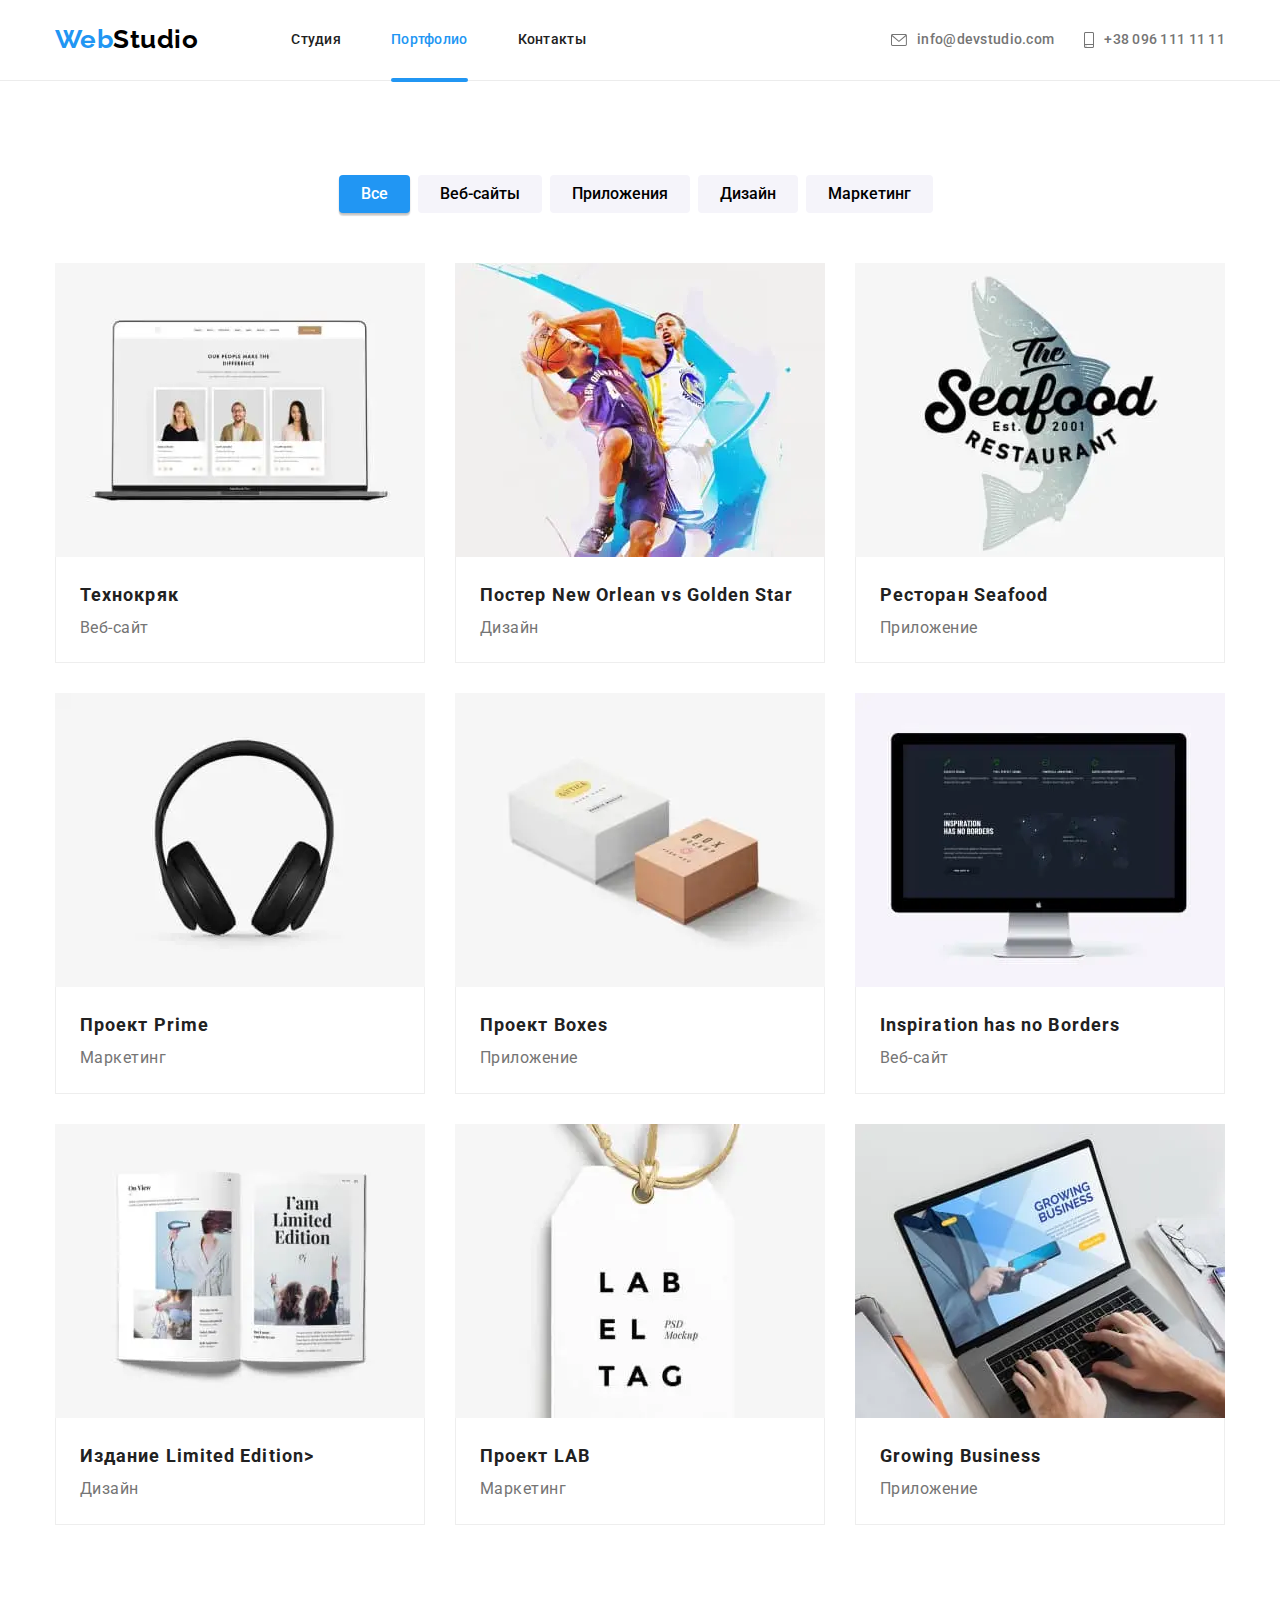
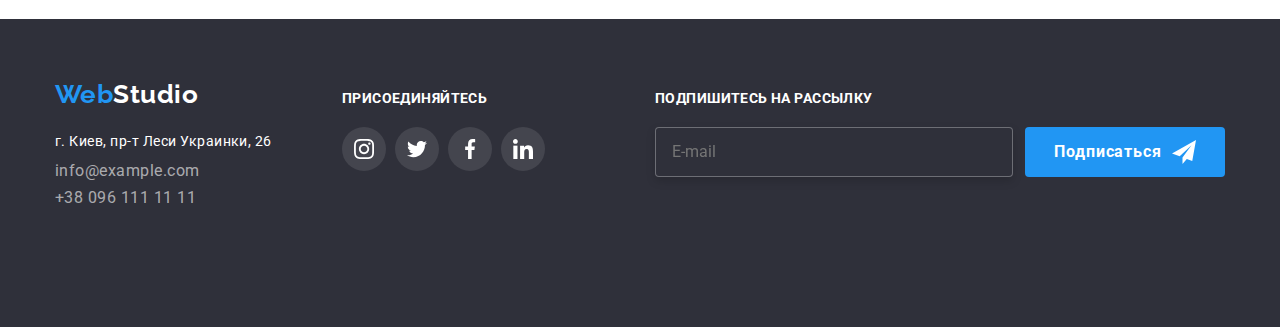
==== commit d73dc294: "fixed footer and header in portfolio" ====
--- a/portfolio.html
+++ b/portfolio.html
@@ -24,11 +24,17 @@
                 <div class="menu-container" id="menu-container" data-menu>
                     <ul class="nav">
                         <li class="nav__item"><a href="./index.html" class="nav__link ">Студия</a></li>
-                        <li class="nav__item"><a href="" class="nav__link current">Портфолио</a></li>
+                        <li class="nav__item"><a href=" " class="nav__link current">Портфолио</a></li>
                         <li class="nav__item"><a href="" class="nav__link">Контакты</a></li>
                     </ul>
     
                     <div class="contact">
+                        <ul class="social-menu list">
+                            <li class="social-menu__item"><a href="" class="social-menu__link link">Instagram</a></li>
+                            <li class="social-menu__item"><a href="" class="social-menu__link link">Twitter</a></li>
+                            <li class="social-menu__item"><a href="" class="social-menu__link link">Facebook</a></li>
+                            <li class="social-menu__item"><a href="" class="social-menu__link link">LinkedIn</a></li>
+                        </ul>
                         <ul class="contact">
                             <li class="contact__item">
                                 <div>
@@ -38,25 +44,27 @@
                                         </svg>info@devstudio.com</a>
                                 </div>
                             </li>
-                            <li class="contact__item"><a href="tel:+380961111111" class=" nav__tel list">
+                            <li class="contact__item">
+                                <a href="tel:+380961111111" class=" nav__tel list">
                                     <svg class="nav__icon" Width="10px" Height="16px">
                                         <use href="./images/symbol-defs5.svg#smartphone"></use>
-                                    </svg>+38 096 111 11 11</a></li>
+                                    </svg>+38 096 111 11 11</a>
+                            </li>
                         </ul>
-                        <ul class="social-menu list">
-                            <li class="social-menu__item"><a href="" class="social-menu__link list">Instagram</a></li>
-                            <li class="social-menu__item"><a href="" class="social-menu__link list">Twitter</a></li>
-                            <li class="social-menu__item"><a href="" class="social-menu__link link">Facebook</a></li>
-                            <li class="social-menu__item"><a href="" class="social-menu__link link">LinkedIn</a></li>
-                        </ul>
+                        <!-- <ul class="contact__modal">
+                        <li class=".contact__modal--item"><a href="tel:+380961111111" class=" modal__tel list">
+                        +38 096 111 11 11</a></li>
+                        <li class=".contact__modal--item"><a href="email:info@devstudio.com" class="modal__email list">
+                        info@devstudio.com</a></li>
+                    </ul> -->
                     </div>
                 </div>
     
             </nav>
             <button type="button" class="menu-button" aria-expanded="false" aria-controls="menu-container" data-menu-button>
-                <svg width="20px" height="20px" aria-label="Переключатель мобильного меню">
-                    <use class="icon-cross" href="./images/symbol-defs5.svg#close-black-18dp-2-1-1"></use>
-                    <use class="icon-menu" href='./images/symbol-defs5.svg#menu_24px'></use>
+                <svg width="40px" height="40px" aria-label="Переключатель мобильного меню">
+                    <use class="icon-cross" href="./images/symbol-defs5.svg#close_40px"></use>
+                    <use class="icon-menu" href='./images/symbol-defs5.svg#menu_40px'></use>
                 </svg>
             </button>
         </div>
@@ -411,66 +419,77 @@
     <!-- Футер -->
     <footer class="footer">
     
-        <div class="footer__wrap container">
-            <div class="footer__column">
-                <div class="logo__invert">
-                    <a href="" class="logo logo__invert" lang="en"><span class="logo__web">Web</span>Studio</a>
-                </div>
-                <address class="footer__adress">
-                    <p> г. Киев, пр-т Леси Украинки, 26 <br></p>
-                </address>
-                <div class="footer__mail"><a href="email:info@example.com" class="footer__link list">info@example.com</a>
-                    <br>
-                </div>
-                <div class="footer__tel"> <a href="tel:+380961111111" class="footer__link  list">+38 096 111 11 11</a></div>
-    
+        <div class="footer__wrap">
+            <div class="footer__info">
+                <div class="footer__column">
+                    <div class="logo__invert">
+                        <a href="" class="logo logo__invert" lang="en"><span class="logo__web">Web</span>Studio</a>
+                    </div>
+                    <address class="footer__adress">
+                        <p> г. Киев, пр-т Леси Украинки, 26 <br></p>
+                    </address>
+                    <div class="footer__mail"><a href="email:info@example.com"
+                            class="footer__link list">info@example.com</a>
+                        <br>
+                    </div>
+                    <div class="footer__tel"> <a href="tel:+380961111111" class="footer__link  list">+38 096 111 11 11</a>
+                    </div>
+    
+                </div>
+                <div class="footer__column">
+                    <b class="footer__social--b">присоединяйтесь</b>
+                    <ul class="social">
+                        <li class="social__item--footer">
+                            <a href="" class="social__ellipce--footer">
+                                <svg class="social__icon--footer" width="20" height="20">
+                                    <use href="./images/symbol-defs5.svg#instagram-foot"></use>
+                                </svg>
+                            </a>
+                        </li>
+                        <li class="social__item--footer">
+                            <a href="" class="social__ellipce--footer">
+                                <svg class="social__icon--footer" width="20" height="20">
+                                    <use href="./images/symbol-defs5.svg#twitter-foot"></use>
+                                </svg>
+                            </a>
+                        </li>
+                        <li class="social__item--footer">
+                            <a href="" class="social__ellipce--footer">
+                                <svg class="social__icon--footer" width="20" height="20">
+                                    <use href="./images/symbol-defs5.svg#facebook-foot"></use>
+                                </svg>
+                            </a>
+                        </li>
+    
+                        <li class="social__item--footer">
+                            <a href="" class="social__ellipce--footer">
+                                <svg class="social__icon--footer" width="20" height="20">
+                                    <use href="./images/symbol-defs5.svg#linkedin-foot"></use>
+                                </svg>
+                            </a>
+                        </li>
+                    </ul>
+                </div>
             </div>
-            <div class="footer__column">
-                <b class="footer__social--b">присоединяйтесь</b>
-                <ul class="social">
-                    <li class="social__item--footer">
-                        <a href="" class="social__ellipce--footer">
-                            <svg class="social__icon--footer" width="20" height="20">
-                                <use href="./images/symbol-defs5.svg#instagram-foot"></use>
-                            </svg>
-                        </a>
-                    </li>
-                    <li class="social__item--footer">
-                        <a href="" class="social__ellipce--footer">
-                            <svg class="social__icon--footer" width="20" height="20">
-                                <use href="./images/symbol-defs5.svg#twitter-foot"></use>
-                            </svg>
-                        </a>
-                    </li>
-                    <li class="social__item--footer">
-                        <a href="" class="social__ellipce--footer">
-                            <svg class="social__icon--footer" width="20" height="20">
-                                <use href="./images/symbol-defs5.svg#facebook-foot"></use>
-                            </svg>
-                        </a>
-                    </li>
-    
-                    <li class="social__item--footer">
-                        <a href="" class="social__ellipce--footer">
-                            <svg class="social__icon--footer" width="20" height="20">
-                                <use href="./images/symbol-defs5.svg#linkedin-foot"></use>
-                            </svg>
-                        </a>
-                    </li>
-                </ul>
-            </div>
-    
-            <div class="footer__column--input">
-                <b class="footer__social--b">Подпишитесь на рассылку</b>
+    
+            <div class="footer__subscribe">
+                <label for="mail">
+                    <b class="footer__social--b">Подпишитесь на рассылку</b>
+                </label>
                 <form class="form__subscription">
-                    <input class="form__mail" type="mail" name="mail" id="mail" placeholder="E-mail" />
-                    <label for="mail">
+                    <div>
+                        <input class="form__mail" type="mail" name="mail" id="mail" placeholder="E-mail" />
+                    </div>
+                    <div>
+    
                         <button class="form__btn--footer" type="submit">Подписаться
                             <svg class="form__icon" Width="24px" Height="24px">
                                 <use href="./images/symbol-defs5.svg#icon-send"></use>
                             </svg>
-                        </button></label>
+                        </button>
+                    </div>
                 </form>
+    
             </div>
         </div>
     </footer>
--- a/css/main.min.css
+++ b/css/main.min.css
@@ -1,2 +1,2 @@
-h1,h2,h3,h4,h5,h6,p{margin:0}ul,ol{margin:0;padding:0}img{display:block;max-width:100%;height:auto;padding:0}.link{text-decoration:none}.list{list-style:none;text-decoration:none;padding:0;margin:0}.address{font-style:normal}.container{margin-left:auto;margin-right:auto;padding-left:15px;padding-right:15px}@media screen and (min-width: 480px){.container{width:480px}}@media screen and (min-width: 768px){.container{width:768px}}@media screen and (min-width: 1200px){.container{width:1200px}}/*! modern-normalize v0.6.0 | MIT License | https://github.com/sindresorhus/modern-normalize */*,*::before,*::after{box-sizing:border-box}:root{-moz-tab-size:4;tab-size:4}html{line-height:1.15;-webkit-text-size-adjust:100%}body{margin:0}body{font-family:system-ui,-apple-system,"Segoe UI",Roboto,Helvetica,Arial,sans-serif,"Apple Color Emoji","Segoe UI Emoji"}hr{height:0}abbr[title]{text-decoration:underline dotted}b,strong{font-weight:bolder}code,kbd,samp,pre{font-family:SFMono-Regular, Consolas, 'Liberation Mono', Menlo, monospace;font-size:1em}small{font-size:80%}sub,sup{font-size:75%;line-height:0;position:relative;vertical-align:baseline}sub{bottom:-0.25em}sup{top:-0.5em}button,input,optgroup,select,textarea{font-family:inherit;font-size:100%;line-height:1.15;margin:0}button,select{text-transform:none}button,[type='button'],[type='reset'],[type='submit']{-webkit-appearance:button}button::-moz-focus-inner,[type='button']::-moz-focus-inner,[type='reset']::-moz-focus-inner,[type='submit']::-moz-focus-inner{border-style:none;padding:0}button:-moz-focusring,[type='button']:-moz-focusring,[type='reset']:-moz-focusring,[type='submit']:-moz-focusring{outline:1px dotted ButtonText}fieldset{padding:0.35em 0.75em 0.625em}legend{padding:0}progress{vertical-align:baseline}[type='number']::-webkit-inner-spin-button,[type='number']::-webkit-outer-spin-button{height:auto}[type='search']{-webkit-appearance:textfield;outline-offset:-2px}[type='search']::-webkit-search-decoration{-webkit-appearance:none}::-webkit-file-upload-button{-webkit-appearance:button;font:inherit}summary{display:list-item}.icon-check{background-image:url("../images/check.svg")}.nav,.contact,.clients,.feature,.works,.team__card,.social--team,.footer__link,.social,.filters,.portfolio,.portfolio__link{list-style:none;text-decoration:none;padding:0;margin:0}.header__line{margin-left:auto;margin-right:auto;width:1200px;padding-left:15px;padding-right:15px}.form__btn{display:inline-flex;justify-content:center;align-items:center;min-width:200px;min-height:50px;color:#ffffff;background-color:#2196f3;font-family:inherit;font-weight:700;font-size:16px;line-height:1.88;letter-spacing:0.06em;cursor:pointer;border:none;border-radius:4px;box-shadow:0;transition:box-shadow 500ms cubic-bezier(0.4, 0, 0.2, 1),background-color 500ms cubic-bezier(0.4, 0, 0.2, 1)}.form__btn:hover,.form__btn :focus{background-color:#188ce8;box-shadow:0px 4px 4px rgba(0,0,0,0.15)}.visually-hidden{position:absolute;width:1px;height:1px;margin:-1px;border:0;padding:0;white-space:nowrap;clip-path:inset(100%);clip:rect(0 0 0 0);overflow:hidden}body{color:#757575;font-family:"Roboto",sans-serif;letter-spacing:0.03em}body.modal-open{overflow:hidden}.container{margin-left:auto;margin-right:auto;padding-left:15px;padding-right:15px}@media screen and (min-width: 480px){.container{width:480px}}@media screen and (min-width: 768px){.container{width:768px}}@media screen and (min-width: 1200px){.container{width:1200px}}.logo{color:#000000;font-family:'Raleway', sans-serif;font-weight:bold;text-decoration:none}@media screen and (max-width: 767px){.logo{font-size:24px;line-height:28px}}@media screen and (min-width: 768px){.logo{margin-right:88px;font-size:24px;line-height:28px}}@media screen and (min-width: 1200px){.logo{margin-right:93px;font-size:26px;line-height:1.2}}.logo__web{color:#2196f3}.logo__invert{color:#ffffff}@media screen and (max-width: 1299px){.logo__invert{display:block;margin:0 auto}}.header{border-bottom:1px solid #ececec;position:relative}@media screen and (max-width: 767px){.header__line{display:flex;align-items:center;justify-content:space-between}}@media screen and (min-width: 768px){.header__line{display:flex;align-items:center;justify-content:flex-end}}@media screen and (min-width: 1200px){.header__line{display:flex;align-items:center;justify-content:flex-end}}@media screen and (max-width: 767px){.header__nav{display:flex;align-items:center;justify-content:space-between;min-height:80px}}@media screen and (min-width: 768px){.header__nav{display:inline-flex;align-items:center;justify-content:space-between;width:100%}}@media screen and (min-width: 1200px){.header__nav{display:flex;align-items:center;justify-content:space-between;width:100%}}@media screen and (min-width: 768px){.nav{display:flex;margin-right:84px}}@media screen and (min-width: 1200px){.nav{display:flex;margin-right:280px}}.nav__link{color:#212121;text-decoration:none;transition:color 500ms cubic-bezier(0.4, 0, 0.2, 1)}@media screen and (min-width: 768px){.nav__link{display:block;padding-top:32px;padding-bottom:32px;letter-spacing:0.02em;font-weight:500;font-size:14px;line-height:1.14}}@media screen and (min-width: 1200px){.nav__link{display:block;padding-top:32px;padding-bottom:32px;letter-spacing:0.02em;font-weight:500;font-size:14px;line-height:1.14}}.nav__link.current{color:#2196f3;transition:background-color 500ms cubic-bezier(0.4, 0, 0.2, 1)}@media screen and (min-width: 768px){.nav__link.current::after{display:block;width:100%;height:4px;border-radius:2px;bottom:-2px;content:'';position:absolute;background-color:#2196f3;transform:translate(0, 0);opacity:1}}@media screen and (min-width: 1200px){.nav__link.current::after{display:block;width:100%;height:4px;border-radius:2px;bottom:-2px;content:'';position:absolute;background-color:#2196f3;transform:translate(0, 0);opacity:1}}.nav__link:hover,.nav__link:focus{color:#2196f3}@media screen and (min-width: 768px){.contact{display:block;align-items:center;margin-left:auto}}@media screen and (min-width: 1200px){.contact{display:flex;justify-content:flex-end}}@media screen and (max-width: 767px){.nav__item{text-align:left;font-weight:500;font-size:40px;line-height:1.17;letter-spacing:0.02em;margin-bottom:32px}}@media screen and (min-width: 768px){.nav__item{position:relative}.nav__item:not(:last-child){margin-right:50px}}@media screen and (min-width: 1200px){.nav__item{position:relative}.nav__item:not(:last-child){margin-right:50px}.nav__item:last-child{margin-right:0px}}@media screen and (min-width: 1200px){.nav__item{position:relative}}@media screen and (min-width: 1200px){.contact__item:not(:last-child){margin-right:30px}}.nav__email,.nav__tel{font-weight:500;line-height:1.14;letter-spacing:0.02em;color:#757575;display:flex;align-items:baseline;transition:color 500ms cubic-bezier(0.4, 0, 0.2, 1)}@media screen and (min-width: 768px){.nav__email,.nav__tel{font-size:12px}}@media screen and (min-width: 1200px){.nav__email,.nav__tel{font-size:14px}}@media screen and (max-width: 767px){.nav__email{margin-top:302px;margin-bottom:10px;font-weight:500;font-size:24px;line-height:28px;letter-spacing:0.02em;transition:font-size 250ms cubic-bezier(0.4, 0, 0.2, 1)}}@media screen and (min-width: 768px){.nav__email{margin-bottom:10px}}@media screen and (min-width: 1200px){.nav__email{margin-bottom:0px}}@media screen and (max-width: 767px){.nav__tel{margin-bottom:64px;color:#757575;transform:translateY(-300%);font-weight:500;font-size:24px;line-height:28px;letter-spacing:0.02em;transition:font-size 250ms cubic-bezier(0.4, 0, 0.2, 1)}}.nav__icon{display:none}@media screen and (min-width: 768px){.nav__icon{display:inline-block;align-self:center;stroke-width:0;stroke:currentColor;fill:#757575;margin-right:10px;padding:0;transition:fill 250ms cubic-bezier(0.4, 0, 0.2, 1)}}@media screen and (min-width: 1200px){.nav__icon{display:inline-block;align-self:center;stroke-width:0;stroke:currentColor;fill:#757575;margin-right:10px;padding:0;transition:fill 250ms cubic-bezier(0.4, 0, 0.2, 1)}}.nav__email:hover .nav__icon,.nav__email:focus .nav__icon,.nav__tel:hover .nav__icon,.nav__tel:focus .nav__icon{fill:#2196f3}.nav__email:hover,.nav__email:focus,.nav__tel:hover,.nav__tel:focus{color:#2196f3}@media screen and (max-width: 767px){.nav__email:hover,.nav__email:focus,.nav__tel:hover,.nav__tel:focus{font-weight:500;font-size:34px;line-height:1.17;letter-spacing:0.02em}}@media screen and (max-width: 767px){.social-menu{display:flex;font-weight:500;font-size:18px;line-height:1.22;letter-spacing:0.02em;color:#2196f3}}@media screen and (min-width: 768px){.social-menu{display:none}}.social-menu__item:not(:last-child){padding-right:10px;margin-right:10px;border-right:1px solid rgba(33,33,33,0.2)}.menu-button .icon-cross{display:none}.menu-button.is-open .icon-cross{display:block}.menu-button.is-open .icon-menu{display:none}.menu-button{position:absolute;top:18px;right:22px;z-index:2;display:inline-flex;margin:0;padding:0;border:none;background-color:transparent;transition-property:fill;transition-duration:250ms}@media screen and (min-width: 768px){.menu-button{display:none}}.menu-button:hover .icon-cross,.menu-button:focus .icon-cross{fill:#2196f3}.menu-button:hover .icon-menu,.menu-button:focus .icon-menu{fill:#2196f3}@media screen and (max-width: 767px){.menu-container{transform:translateY(-100%);transition:transform 250ms cubic-bezier(0.4, 0, 0.2, 1);position:absolute;border:none;top:0;left:0;z-index:1;width:100%;height:auto;background-color:#fff;border:none;padding:48px 40px}.menu-container.is-open{transform:translateY(0)}}@media screen and (min-width: 768px){.menu-container{display:flex;align-items:center;flex-grow:1}}.section__title{font-weight:700;line-height:1.17;text-align:center;color:#212121}@media screen and (max-width: 767px){.section__title{font-size:28px;padding-bottom:30px}}@media screen and (min-width: 768px){.section__title{font-size:28px;padding-bottom:30px}}@media screen and (min-width: 1200px){.section__title{font-size:36px;padding-bottom:50px}}.client{padding-top:60px;padding-bottom:60px}@media screen and (min-width: 1200px){.client{padding-top:94px;padding-bottom:94px}}.clients{display:flex;justify-content:center;flex-wrap:wrap;margin-top:-15px;margin-left:-15px}@media screen and (min-width: 768px){.clients{display:flex;flex-wrap:wrap;margin-top:-15px;margin-left:-15px}}@media screen and (min-width: 1200px){.clients{display:flex;margin-left:calc(-1 * $flex-gap)}}.client__item{flex-basis:calc((100% - 4 * 15px) / 2);margin-top:15px;margin-left:15px}@media screen and (min-width: 768px){.client__item{flex-basis:calc((100% - 6 * 15px) / 3)}}@media screen and (min-width: 1200px){.client__item{flex-basis:calc((100% - 150px) / 6);margin-left:30px}}@media screen and (min-width: 1200px){.client__item:first-child{margin-left:0}}.client__link{border:1px solid #afb1b8;border-radius:4px;height:90px;width:100%;display:inline-flex;align-items:center;justify-content:center;fill:#afb1b8;transition:border 500ms cubic-bezier(0.4, 0, 0.2, 1);transition:fill 500ms cubic-bezier(0.4, 0, 0.2, 1)}.client__link:hover,.client__link :focus{border:1px solid #2196f3;cursor:pointer;transition:border 500ms cubic-bezier(0.4, 0, 0.2, 1)}.client__logo{fill:#afb1b8}.client__link:hover .client__logo,.client__link:focus .client__logo{fill:#2196f3;cursor:pointer;transition:fill 500ms cubic-bezier(0.4, 0, 0.2, 1)}.section__feature{padding-top:60px;padding-bottom:60px}@media screen and (min-width: 768px){.section__feature{padding-top:60px;padding-bottom:60px}}@media screen and (min-width: 1200px){.section__feature{padding-top:94px;padding-bottom:0px}}@media screen and (min-width: 768px){.feature{display:flex;flex-wrap:wrap;margin:-15px}}@media screen and (min-width: 1200px){.feature{display:flex;flex-wrap:nowrap;margin-left:calc(-1 * $flex-gap)}}.feature__title{color:#212121;text-transform:uppercase;margin-top:30px}@media screen and (max-width: 767px){.feature__title{font-size:14px;font-weight:700;line-height:1.14}}@media screen and (min-width: 768px){.feature__title{font-size:14px;font-weight:700;line-height:1.14}}@media screen and (min-width: 1200px){.feature__title{font-size:14px;font-weight:700;line-height:1.14}}.feature__description{font-size:14px;line-height:1.71;margin-top:10px}.feature__item:not(:last-child){margin-bottom:30px}@media screen and (min-width: 768px){.feature__item{width:calc((100% - 4 * 15px) / 2);margin:15px}}@media screen and (min-width: 1200px){.feature__item{flex-basis:calc(100% / 4 - $flex-gap);margin-left:30px;margin:15px}}.feature__image{border:1px solid #f5f4fa;background-color:#f5f4fa;display:flex;align-items:center;justify-content:center}@media screen and (min-width: 1200px){.feature__image{margin-bottom:30px;border-radius:4px}}.feature__image--svg{width:70px;height:70px}.hero{background-color:#2f303a;background-repeat:no-repeat;background-position:center;background-size:cover;margin-left:auto;margin-right:auto}@media screen and (max-width: 480px){.hero{padding:118px 60px;background-image:linear-gradient(to right, rgba(47,48,58,0.4), rgba(47,48,58,0.4)),url("../images/hero/optim-jpg/hero__mob.jpg")}}@media screen and (max-width: 480px) and (min-device-pixel-ratio: 2), screen and (max-width: 480px) and (min-resolution: 192dpi), screen and (max-width: 480px) and (min-resolution: 2dppx){.hero{background-image:linear-gradient(to right, rgba(47,48,58,0.4), rgba(47,48,58,0.4)),url("../images/hero/optim-jpg/hero__mob@2x.jpg")}}@media screen and (max-width: 480px) and (min-device-pixel-ratio: 3), screen and (max-width: 480px) and (min-resolution: 288dpi), screen and (max-width: 480px) and (min-resolution: 3dppx){.hero{background-image:linear-gradient(to right, rgba(47,48,58,0.4), rgba(47,48,58,0.4)),url("../images/hero/optim-jpg/hero__mob@3x.jpg")}}@media screen and (min-width: 480px) and (max-width: 767px){.hero{width:100%;max-width:480px;height:400px;padding:118px 60px;background-image:linear-gradient(to right, rgba(47,48,58,0.4), rgba(47,48,58,0.4)),url("../images/hero/optim-jpg/hero__mob.jpg")}}@media screen and (min-width: 480px) and (max-width: 767px) and (min-device-pixel-ratio: 2), screen and (min-width: 480px) and (max-width: 767px) and (min-resolution: 192dpi), screen and (min-width: 480px) and (max-width: 767px) and (min-resolution: 2dppx){.hero{background-image:linear-gradient(to right, rgba(47,48,58,0.4), rgba(47,48,58,0.4)),url("../images/hero/optim-jpg/hero__mob@2x.jpg")}}@media screen and (min-width: 480px) and (max-width: 767px) and (min-device-pixel-ratio: 3), screen and (min-width: 480px) and (max-width: 767px) and (min-resolution: 288dpi), screen and (min-width: 480px) and (max-width: 767px) and (min-resolution: 3dppx){.hero{background-image:linear-gradient(to right, rgba(47,48,58,0.4), rgba(47,48,58,0.4)),url("../images/hero/optim-jpg/hero__mob@3x.jpg")}}@media screen and (min-width: 768px){.hero{width:100%;max-width:768px;padding:118px 204px;background-image:linear-gradient(to right, rgba(47,48,58,0.4), rgba(47,48,58,0.4)),url("../images/hero/optim-jpg/hero__tabl.jpg")}}@media screen and (min-width: 768px) and (min-device-pixel-ratio: 2), screen and (min-width: 768px) and (min-resolution: 192dpi), screen and (min-width: 768px) and (min-resolution: 2dppx){.hero{background-image:linear-gradient(to right, rgba(47,48,58,0.4), rgba(47,48,58,0.4)),url("../images/hero/optim-jpg/hero__tabl@2x.jpg")}}@media screen and (min-width: 768px) and (min-device-pixel-ratio: 3), screen and (min-width: 768px) and (min-resolution: 288dpi), screen and (min-width: 768px) and (min-resolution: 3dppx){.hero{background-image:linear-gradient(to right, rgba(47,48,58,0.4), rgba(47,48,58,0.4)),url("../images/hero/optim-jpg/hero__tabl@3x.jpg")}}@media screen and (min-width: 1200px){.hero{width:100%;max-width:1600px;height:600px;padding-top:200px;padding-bottom:200px;background-image:linear-gradient(to right, rgba(47,48,58,0.4), rgba(47,48,58,0.4)),url("../images/hero/optim-jpg/hero__desktop.jpg")}}@media screen and (min-width: 1200px) and (min-device-pixel-ratio: 2), screen and (min-width: 1200px) and (min-resolution: 192dpi), screen and (min-width: 1200px) and (min-resolution: 2dppx){.hero{background-image:linear-gradient(to right, rgba(47,48,58,0.4), rgba(47,48,58,0.4)),url("../images/hero/optim-jpg/hero__desktop@2x.jpg")}}@media screen and (min-width: 1200px) and (min-device-pixel-ratio: 3), screen and (min-width: 1200px) and (min-resolution: 288dpi), screen and (min-width: 1200px) and (min-resolution: 3dppx){.hero{background-image:linear-gradient(to right, rgba(47,48,58,0.4), rgba(47,48,58,0.4)),url("../images/hero/optim-jpg/hero__desktop@3x.jpg")}}.hero__title{font-weight:900;text-align:center;letter-spacing:0.06em;text-transform:uppercase;color:#ffffff;margin-left:auto;margin-right:auto}@media screen and (max-width: 767px){.hero__title{font-size:26px;line-height:1.62}}@media screen and (min-width: 768px){.hero__title{font-size:26px;line-height:1.62}}@media screen and (min-width: 1200px){.hero__title{padding-bottom:30px;font-size:44px;line-height:1.36;max-width:696px}}.button.current{color:#ffffff;background:#2196f3;font-family:inherit;font-weight:700;font-size:16px;line-height:1.88;display:flex;align-items:center;letter-spacing:0.06em;cursor:pointer;min-width:200px;min-height:50px;margin-top:0px;margin-right:auto;margin-left:auto;padding:10px 32px;border-radius:4px;border:none;transition:color 500ms cubic-bezier(0.4, 0, 0.2, 1),background-color 500ms cubic-bezier(0.4, 0, 0.2, 1)}.button.current:hover,.button.current :focus{background:#188ce8}@media screen and (max-width: 1199px){.section__works{display:none}}@media screen and (min-width: 1200px){.section__works{padding-top:94px;padding-bottom:94px}}.works{display:flex;margin-left:calc(-1 * $flex-gap);min-width:370px;padding:0}.works__item{flex-basis:calc(100% / 3 - $flex-gap);margin-right:30px;display:block;position:relative;background-color:#fff}.works__item:last-child{margin-right:0}.works__description{width:100%;height:70px;background-color:rgba(47,48,58,0.8);position:absolute;bottom:0;right:0;padding-top:27px;overflow:hidden;font-family:Roboto;font-style:normal;font-weight:700;font-size:14px;line-height:1.14;text-align:center;letter-spacing:0.03em;text-transform:uppercase;color:#fff}.section__team{background-color:#f5f4fa}@media screen and (max-width: 767px){.section__team{padding-top:60px;padding-bottom:60px}}@media screen and (min-width: 768px){.section__team{padding-top:60px;padding-bottom:60px}}@media screen and (min-width: 1200px){.section__team{padding-top:94px;padding-bottom:94px}}@media screen and (min-width: 768px){.team__card{display:flex;flex-wrap:wrap;margin:-15px}}@media screen and (min-width: 1200px){.team__card{flex-basis:calc(100% / 4 - $flex-gap);display:flex;flex-wrap:nowrap;margin-left:calc(-1 * $flex-gap);margin-top:calc(-1 * $flex-gap)}}.team__item{box-shadow:0px 1px 3px rgba(0,0,0,0.12),0px 1px 1px rgba(0,0,0,0.14),0px 2px 1px rgba(0,0,0,0.2);border-radius:0px 0px 4px 4px;background-color:#ffffff}@media screen and (min-width: 768px){.team__item{width:calc((100% - 4 * 15px) / 2);margin:15px}}@media screen and (min-width: 1200px){.team__item{flex-basis:auto;margin-left:30px}}@media screen and (min-width: 1200px){.team__item:first-child{margin-left:0}}@media screen and (min-width: 320px){.card__thumb{display:flex;justify-content:center;align-items:center}}.team__name{color:#212121;font-weight:500;font-size:16px;line-height:1.19;text-align:center;margin-top:30px}.team__position{font-size:16px;line-height:1.19;text-align:center;margin-top:10px;margin-bottom:16px}.social--team{display:flex;align-items:center;justify-content:center}.social__ellipce--team{width:44px;height:44px;margin-bottom:30px;border-radius:50%;padding:12px;list-style:none;display:flex;align-items:center;justify-content:center;transition:background-color 500ms cubic-bezier(0.4, 0, 0.2, 1),fill 500ms cubic-bezier(0.4, 0, 0.2, 1)}.social__item--team .social__ellipce--team:hover,.social__item--team .social__ellipce--team:focus{background-color:#2196f3;cursor:pointer}.social__item--team:not(:last-child){margin-right:10px}.social__icon--team{fill:#afb1b8}.social__ellipce--team:hover .social__icon--team,.social__ellipce--team:focus .social__icon--team{fill:#ffffff}.backdrop{z-index:3;position:fixed;top:0;left:0;width:100%;height:100%;background-color:rgba(47,48,58,0.4);opacity:1;transition:opacity 300ms cubic-bezier(0.4, 0, 0.2, 1);padding:93px 15px;overflow-y:scroll}.backdrop.is-hidden{opacity:0;pointer-events:none;transition:300ms cubic-bezier(0.4, 0, 0.2, 1)}.backdrop.is-hidden .modal{transition:transform 300ms cubic-bezier(0.4, 0, 0.2, 1)}.close{width:30px;height:30px;border-radius:50%;background-color:#fff;border:1px solid rgba(0,0,0,0.1);display:block;position:absolute;top:8px;right:8px;cursor:pointer;display:inline-flex;align-items:center;justify-content:center;fill:#000;transition:fill 300ms cubic-bezier(0.4, 0, 0.2, 1),border 300ms cubic-bezier(0.4, 0, 0.2, 1)}.close:hover,.close :focus{fill:#2196f3;border:1px solid #2196f3}.form{padding:40px}.modal{opacity:1;transition:300ms cubic-bezier(0.4, 0, 0.2, 1);border-radius:4px;max-width:450px;background-color:#fff}@media screen and (min-width: 480px){.modal{position:absolute;right:0;left:0;margin:auto;max-width:450px;width:100%}}@media screen and (min-width: 1200px){.modal{min-height:580px;max-width:528px;width:100%;padding:40px 15px}}.modal__form{margin-left:auto;margin-right:auto;padding:0px;border:none}.modal__title{font-family:inherit;font-weight:700;font-size:20px;line-height:1.15;display:flex;justify-content:center;align-items:center;width:100%;text-align:center;color:#212121}.modal__input--wrapper{display:block;margin-top:4px;margin-bottom:10px;position:relative}.modal__wrapper{margin-top:12px}.modal__label{margin-top:10px;margin-bottom:4px;font-size:12px;line-height:1.16;letter-spacing:0.01em;color:#757575}.comment::placeholder{font-size:12px;line-height:1.16;letter-spacing:0.01em;color:rgba(117,117,117,0.5)}.policy.link{color:#2196f3}.field__checkbox{display:flex;align-items:center;margin-top:10px}.checkbox{position:absolute;width:1px;height:1px;margin:-1px;border:0;padding:0;clip:rect(0 0 0 0);overflow:hidden}.checkbox__label{transition:transform 250ms cubic-bezier(0.4, 0, 0.2, 1);font-size:12px;line-height:1.16;margin-right:auto}@media screen and (min-width: 1200px){.checkbox__label{font-size:14px;line-height:1.71}}.checkbox__icon{display:inline-block;width:16px;height:15px;margin-right:8px;background-image:url("../images/Vector.svg");border:#212121;transition:transform 250ms cubic-bezier(0.4, 0, 0.2, 1)}@media screen and (min-width: 1200px){.checkbox__icon{margin-left:10px}}.checkbox:checked+.checkbox__icon{transform:scale(1.2);border-color:transparent;background-color:#2196f3;background-image:url("../images/check.svg");background-size:contain;background-origin:border-box}.form__btn{margin-top:30px;box-shadow:0px 4px 4px rgba(0,0,0,0.15)}.button__container{text-align:center}.comment{display:block;width:370px;height:120px;margin-top:4px;border:1px solid rgba(33,33,33,0.2);box-sizing:border-box;border-radius:4px;resize:none;padding:12px 16px;transition:border 500ms cubic-bezier(0.4, 0, 0.2, 1)}@media screen and (min-width: 768px){.comment{width:100%}}@media screen and (min-width: 1200px){.comment{width:100%}}.comment:focus,.comment:hover{border:1px solid #2196f3}.comment:focus{outline:none;border-color:#2196f3}.modal__input{width:100%;height:40px;padding-left:40px;border:1px solid rgba(33,33,33,0.2);box-sizing:border-box;border-radius:4px;cursor:pointer;transition:border 500ms cubic-bezier(0.4, 0, 0.2, 1);display:flex;flex-direction:column;position:relative}.modal__input:hover{border:1px solid #2196f3}.modal__input:focus{outline:none;border:1px solid #2196f3}.modal__icon{position:absolute;top:50%;left:12px;transform:translateY(-50%);display:block;width:20px;height:20px;transition:fill 500ms cubic-bezier(0.4, 0, 0.2, 1)}.modal__input:focus ~ .modal__icon,.modal__input:hover ~ .modal__icon{fill:#2196f3}.footer{background:#2f303a;padding-top:60px;padding-bottom:60px}.footer__adress{color:#ffffff;font-size:14px;font-style:normal;line-height:1.71;margin-bottom:8px;margin-top:20px}.footer__mail{margin-bottom:8px}.footer__link{color:rgba(255,255,255,0.6);font-style:normal}@media screen and (max-width: 767px){.footer__wrap{text-align:center}}@media screen and (min-width: 768px){.footer__wrap{display:flex;flex-wrap:wrap;align-items:baseline;justify-content:space-around;text-align:center}}@media screen and (min-width: 1200px){.footer__wrap{display:flex;flex-wrap:nowrap;text-align:left;align-items:baseline;margin-left:auto;margin-right:auto;width:1200px;padding-left:15px;padding-right:15px;justify-content:space-between}}@media screen and (min-width: 1200px){.footer__column{margin-right:70px}}@media screen and (min-width: 768px){.footer__column--input{margin-top:60px}}@media screen and (min-width: 1200px){.footer__column--input{margin-top:0px}}@media screen and (min-width: 320px){.footer__social--b{color:#ffffff;font-size:14px;font-style:normal;line-height:1.17;letter-spacing:0.03em;text-transform:uppercase;margin-bottom:20px;display:inline-block;margin-top:60px}}@media screen and (min-width: 768px){.footer__social--b{margin-top:0px}}@media screen and (min-width: 1200px){.footer__social--b{margin-top:0px}}.social{display:flex}@media screen and (max-width: 767px){.social{justify-content:center}}.social__ellipce--footer{width:44px;height:44px;display:inline-flex;align-items:center;justify-content:center;margin-right:9px;border-radius:50%;padding:12px;background-color:rgba(255,255,255,0.1);list-style:none;transition:background-color 500ms cubic-bezier(0.4, 0, 0.2, 1)}.social__item--footer .social__ellipce--footer:hover,.social__item--footer .social__ellipce--footer:focus{background-color:#2196f3;cursor:pointer}.social__icon--footer{fill:#ffffff;align-self:center;margin-right:auto}@media screen and (min-width: 1200px){.footer__column--input{display:flex;flex-direction:column}}.form__mail{width:95%;height:50px;font-size:16px;line-height:1.25;border:1px solid rgba(255,255,255,0.3);background-color:#2f303a;filter:drop-shadow(0px 4px 4px rgba(0,0,0,0.15));border-radius:4px;padding-left:16px;padding-top:15px;padding-bottom:15px;margin-bottom:20px;color:rgba(255,255,255,0.3)}@media screen and (min-width: 1200px){.form__mail{width:358px;margin-right:12px;margin-left:0}}.form__btn--footer{display:inline-flex;align-items:center;justify-content:center;min-width:200px;min-height:50px;color:#ffffff;background-color:#2196f3;font-family:inherit;font-weight:700;font-size:16px;line-height:1.88;letter-spacing:0.06em;cursor:pointer;border:none;border-radius:4px;box-shadow:0;transition:box-shadow 500ms cubic-bezier(0.4, 0, 0.2, 1),background-color 500ms cubic-bezier(0.4, 0, 0.2, 1)}.form__btn--footer:hover,.form__btn--footer :focus{background-color:#188ce8;box-shadow:0px 4px 4px rgba(0,0,0,0.15)}@media screen and (min-width: 1200px){.form__subscription{display:flex;justify-content:space-between}}.form__icon{margin-left:10px;display:inline-block;align-self:center;stroke-width:0;stroke:currentColor;fill:#fff;padding:0}.filters{font-weight:500;font-size:16px;line-height:1.62;padding:0;list-style:none;margin-bottom:40px;display:flex;flex-wrap:wrap;margin-bottom:40px}@media screen and (min-width: 768px){.filters{display:flex;align-items:center;justify-content:center;margin-bottom:30px;flex-wrap:wrap}}@media screen and (min-width: 1200px){.filters{margin-bottom:50px}}.button__filter{background-color:#f5f4fa;cursor:pointer;border-radius:4px;border:0px;padding:6px 22px;flex-basis:5;margin-right:8px;transition:background-color 500ms cubic-bezier(0.4, 0, 0.2, 1),color 500ms cubic-bezier(0.4, 0, 0.2, 1),box-shadow 500ms cubic-bezier(0.4, 0, 0.2, 1)}@media screen and (max-width: 767px){.button__filter:first-child{margin-bottom:15px}}.button__filter:hover,.button__filter :focus{color:#ffffff;background-color:#2196f3;box-shadow:0px 3px 1px rgba(0,0,0,0.1),0px 1px 2px rgba(0,0,0,0.08),0px 2px 2px rgba(0,0,0,0.12)}.button__filter.current{color:#ffffff;background-color:#2196f3;box-shadow:0px 3px 1px rgba(0,0,0,0.1),0px 1px 2px rgba(0,0,0,0.08),0px 2px 2px rgba(0,0,0,0.12);border-radius:4px}@media screen and (min-width: 320px){.container__filters{padding-bottom:60px;padding-top:60px}}@media screen and (min-width: 1200px){.container__filters{padding-bottom:94px;padding-top:94px}}.portfolio{list-style:none;cursor:pointer}@media screen and (min-width: 768px){.portfolio{display:flex;flex-wrap:wrap;align-items:stretch;margin-left:-30px;margin-top:-30px}}@media screen and (min-width: 1200px){.portfolio{display:flex;flex-wrap:wrap;margin-left:-30px;margin-top:-30px}}@media screen and (min-width: 768px){.portfolio__item{flex-basis:calc(100% / 2 - 30px);margin-left:30px;margin-top:30px}}@media screen and (min-width: 1200px){.portfolio__item{flex-basis:calc(100% / 3 - 30px);margin-left:30px;margin-top:30px}}@media screen and (max-width: 797px){.portfolio__item:not(:last-child){margin-bottom:30px}}.portfolio__name{font-weight:700;font-size:18px;line-height:2;letter-spacing:0.06em;color:#212121}.portfolio__description{font-size:16px;line-height:1.87;letter-spacing:0.03em;color:#757575}.portfolio__content{border-bottom:1px solid #eee;border-right:1px solid #eee;border-left:1px solid #eee;padding-top:20px;padding-left:24px;padding-bottom:20px;padding-right:24px}@media screen and (min-width: 768px) and (max-width: 1199px){.portfolio__content{flex-grow:1}}@media screen and (min-width: 1200px){.portfolio__item:nth-child(3n){margin-right:0}}@media screen and (min-width: 1200px){.portfolio__item:nth-last-child(-n+3){margin-bottom:0}}@media screen and (min-width: 768px){.portfolio__item:nth-child(2n){margin-right:0}}@media screen and (min-width: 768px){.portfolio__item:nth-last-child(-n+2){margin-bottom:0}}.portfolio__img{position:relative;overflow:hidden;display:block}.portfolio__overlay{position:absolute;text-decoration:none;display:block;top:0;left:0;width:100%;height:100%;padding:63px 24px;opacity:0;background-color:rgba(33,150,243,0.9);font-family:Roboto;font-style:normal;font-weight:normal;font-size:18px;line-height:1.56;letter-spacing:0.03em;color:#ffffff;transform:translateY(100%);transition:transform 250ms cubic-bezier(0.4, 0, 0.2, 1) 250ms,opacity 250ms cubic-bezier(0.4, 0, 0.2, 1) 250ms}.portfolio__link:hover .portfolio__overlay,.portfolio__link:focus .portfolio__overlay{display:block;opacity:1;transform:translateY(0)}.portfolio__link{transition:box-shadow 250ms cubic-bezier(0.4, 0, 0.2, 1) 250ms;text-decoration:none;display:block}@media screen and (min-width: 768px) and (max-width: 1199px){.portfolio__link{display:flex;flex-direction:column;height:100%}}.portfolio__link:hover,.portfolio__link :focus{display:block;outline:none;box-shadow:0px 4px 4px rgba(0,0,0,0.25),0px 4px 4px rgba(0,0,0,0.25)}
+h1,h2,h3,h4,h5,h6,p{margin:0}ul,ol{margin:0;padding:0}img{display:block;max-width:100%;height:auto;padding:0}.link{text-decoration:none}.list{list-style:none;text-decoration:none;padding:0;margin:0}.address{font-style:normal}.container{width:320px;margin-left:auto;margin-right:auto;padding-left:15px;padding-right:15px}@media screen and (min-width: 480px){.container{width:480px}}@media screen and (min-width: 768px){.container{width:768px}}@media screen and (min-width: 1200px){.container{width:1200px}}/*! modern-normalize v0.6.0 | MIT License | https://github.com/sindresorhus/modern-normalize */*,*::before,*::after{box-sizing:border-box}:root{-moz-tab-size:4;tab-size:4}html{line-height:1.15;-webkit-text-size-adjust:100%}body{margin:0}body{font-family:system-ui,-apple-system,"Segoe UI",Roboto,Helvetica,Arial,sans-serif,"Apple Color Emoji","Segoe UI Emoji"}hr{height:0}abbr[title]{text-decoration:underline dotted}b,strong{font-weight:bolder}code,kbd,samp,pre{font-family:SFMono-Regular, Consolas, 'Liberation Mono', Menlo, monospace;font-size:1em}small{font-size:80%}sub,sup{font-size:75%;line-height:0;position:relative;vertical-align:baseline}sub{bottom:-0.25em}sup{top:-0.5em}button,input,optgroup,select,textarea{font-family:inherit;font-size:100%;line-height:1.15;margin:0}button,select{text-transform:none}button,[type='button'],[type='reset'],[type='submit']{-webkit-appearance:button}button::-moz-focus-inner,[type='button']::-moz-focus-inner,[type='reset']::-moz-focus-inner,[type='submit']::-moz-focus-inner{border-style:none;padding:0}button:-moz-focusring,[type='button']:-moz-focusring,[type='reset']:-moz-focusring,[type='submit']:-moz-focusring{outline:1px dotted ButtonText}fieldset{padding:0.35em 0.75em 0.625em}legend{padding:0}progress{vertical-align:baseline}[type='number']::-webkit-inner-spin-button,[type='number']::-webkit-outer-spin-button{height:auto}[type='search']{-webkit-appearance:textfield;outline-offset:-2px}[type='search']::-webkit-search-decoration{-webkit-appearance:none}::-webkit-file-upload-button{-webkit-appearance:button;font:inherit}summary{display:list-item}.icon-check{background-image:url("../images/check.svg")}.nav,.contact,.clients,.feature,.works,.team__card,.social--team,.footer__link,.social,.filters,.portfolio,.portfolio__link{list-style:none;text-decoration:none;padding:0;margin:0}.header__line{margin-left:auto;margin-right:auto;width:1200px;padding-left:15px;padding-right:15px}.form__btn{display:inline-flex;justify-content:center;align-items:center;min-width:200px;min-height:50px;color:#ffffff;background-color:#2196f3;font-family:inherit;font-weight:700;font-size:16px;line-height:1.88;letter-spacing:0.06em;cursor:pointer;border:none;border-radius:4px;box-shadow:0;transition:box-shadow 500ms cubic-bezier(0.4, 0, 0.2, 1),background-color 500ms cubic-bezier(0.4, 0, 0.2, 1)}.form__btn:hover,.form__btn :focus{background-color:#188ce8;box-shadow:0px 4px 4px rgba(0,0,0,0.15)}.visually-hidden{position:absolute;width:1px;height:1px;margin:-1px;border:0;padding:0;white-space:nowrap;clip-path:inset(100%);clip:rect(0 0 0 0);overflow:hidden}body{color:#757575;font-family:"Roboto",sans-serif;letter-spacing:0.03em}body.modal-open{overflow:hidden}.container{width:320px;margin-left:auto;margin-right:auto;padding-left:15px;padding-right:15px}@media screen and (min-width: 480px){.container{width:480px}}@media screen and (min-width: 768px){.container{width:768px}}@media screen and (min-width: 1200px){.container{width:1200px}}.logo{color:#000000;font-family:'Raleway', sans-serif;font-weight:bold;text-decoration:none}@media screen and (max-width: 767px){.logo{font-size:24px;line-height:1.16}}@media screen and (min-width: 768px){.logo{margin-right:88px;font-size:24px;line-height:1.16}}@media screen and (min-width: 1200px){.logo{margin-right:93px;font-size:26px;line-height:1.2}}.logo__web{color:#2196f3}.logo__invert{color:#ffffff}@media screen and (max-width: 1299px){.logo__invert{display:block;margin:0 auto}}.header{border-bottom:1px solid #ececec;position:relative}@media screen and (max-width: 767px){.header__line{display:flex;justify-content:space-between}}@media screen and (min-width: 768px){.header__line{display:flex;align-items:center;justify-content:flex-end}}@media screen and (min-width: 1200px){.header__line{display:flex;align-items:center;justify-content:flex-end}}@media screen and (max-width: 767px){.header__nav{display:flex;align-items:center;justify-content:space-between;min-height:60px}}@media screen and (min-width: 768px){.header__nav{display:inline-flex;align-items:center;justify-content:space-between;width:100%}}@media screen and (min-width: 1200px){.header__nav{display:flex;align-items:center;justify-content:space-between;width:100%}}@media screen and (min-width: 768px){.nav{display:flex;margin-right:84px}}@media screen and (min-width: 1200px){.nav{display:flex;margin-right:280px}}.nav__link{color:#212121;text-decoration:none;transition:color 500ms cubic-bezier(0.4, 0, 0.2, 1)}@media screen and (min-width: 768px){.nav__link{display:block;padding-top:32px;padding-bottom:32px;letter-spacing:0.02em;font-weight:500;font-size:14px;line-height:1.14}}@media screen and (min-width: 1200px){.nav__link{display:block;padding-top:32px;padding-bottom:32px;letter-spacing:0.02em;font-weight:500;font-size:14px;line-height:1.14}}.nav__link.current{color:#2196f3;transition:background-color 500ms cubic-bezier(0.4, 0, 0.2, 1)}@media screen and (min-width: 768px){.nav__link.current::after{display:block;width:100%;height:4px;border-radius:2px;bottom:-2px;content:'';position:absolute;background-color:#2196f3;transform:translate(0, 0);opacity:1}}@media screen and (min-width: 1200px){.nav__link.current::after{display:block;width:100%;height:4px;border-radius:2px;bottom:-2px;content:'';position:absolute;background-color:#2196f3;transform:translate(0, 0);opacity:1}}.nav__link:hover,.nav__link:focus{color:#2196f3}@media screen and (max-width: 767px){.contact{display:flex;flex-direction:column-reverse}}@media screen and (min-width: 768px){.contact{display:block;align-items:center;margin-left:auto}}@media screen and (min-width: 1200px){.contact{display:flex;justify-content:flex-end}}@media screen and (max-width: 767px){.nav__item{text-align:left;font-weight:500;font-size:40px;line-height:1.17;letter-spacing:0.02em;margin-bottom:32px}}@media screen and (min-width: 768px){.nav__item{position:relative}.nav__item:not(:last-child){margin-right:50px}}@media screen and (min-width: 1200px){.nav__item{position:relative}.nav__item:not(:last-child){margin-right:50px}.nav__item:last-child{margin-right:0px}}@media screen and (min-width: 1200px){.nav__item{position:relative}}@media screen and (min-width: 1200px){.contact__item:not(:last-child){margin-right:30px}}.nav__email,.nav__tel{font-weight:500;line-height:1.14;letter-spacing:0.02em;color:#757575;display:flex;align-items:baseline;transition:color 500ms cubic-bezier(0.4, 0, 0.2, 1)}@media screen and (min-width: 768px){.nav__email,.nav__tel{font-size:12px}}@media screen and (min-width: 1200px){.nav__email,.nav__tel{font-size:14px}}@media screen and (max-width: 767px){.nav__email{margin-bottom:32px;font-weight:500;font-size:24px;line-height:1.16;letter-spacing:0.02em;transition:font-size 250ms cubic-bezier(0.4, 0, 0.2, 1)}}@media screen and (min-width: 768px){.nav__email{margin-bottom:10px}}@media screen and (min-width: 1200px){.nav__email{margin-bottom:0px}}@media screen and (max-width: 767px){.nav__tel{margin-bottom:10px;color:#757575;font-weight:500;font-size:34px;line-height:1.17;letter-spacing:0.02em;transition:font-size 250ms cubic-bezier(0.4, 0, 0.2, 1)}}.nav__icon{display:none}@media screen and (min-width: 768px){.nav__icon{display:inline-block;align-self:center;stroke-width:0;stroke:currentColor;fill:#757575;margin-right:10px;padding:0;transition:fill 250ms cubic-bezier(0.4, 0, 0.2, 1)}}@media screen and (min-width: 1200px){.nav__icon{display:inline-block;align-self:center;stroke-width:0;stroke:currentColor;fill:#757575;margin-right:10px;padding:0;transition:fill 250ms cubic-bezier(0.4, 0, 0.2, 1)}}.nav__email:hover .nav__icon,.nav__email:focus .nav__icon,.nav__tel:hover .nav__icon,.nav__tel:focus .nav__icon{fill:#2196f3}.nav__email:hover,.nav__email:focus,.nav__tel:hover,.nav__tel:focus{color:#2196f3}@media screen and (max-width: 767px){.nav__email:hover,.nav__email:focus,.nav__tel:hover,.nav__tel:focus{font-weight:500;font-size:34px;line-height:1.17;letter-spacing:0.02em}}@media screen and (max-width: 767px){.social-menu{display:flex;font-weight:500;font-size:18px;line-height:1.22;letter-spacing:0.02em;color:#2196f3}}@media screen and (min-width: 768px){.social-menu{display:none}}.social-menu__link{font-weight:500;font-size:calc(9px + (18 - 9) * ((100vw - 300px) / (480 - 300)));line-height:1.2;letter-spacing:0.02em;color:#2196f3}.social-menu__item:not(:last-child){padding-right:10px;margin-right:10px;border-right:1px solid rgba(33,33,33,0.2);color:#2196f3;font-size:18px;line-height:1.22;font-weight:500}.menu-button .icon-cross{display:none}.menu-button.is-open .icon-cross{display:block}.menu-button.is-open .icon-menu{display:none}.menu-button{position:absolute;top:10px;right:10px;z-index:2;display:inline-flex;margin:0;padding:0;border:none;background-color:transparent;transition-property:fill;transition-duration:250ms}@media screen and (min-width: 768px){.menu-button{display:none}}.menu-button:hover .icon-cross,.menu-button:focus .icon-cross{fill:#2196f3}.menu-button:hover .icon-menu,.menu-button:focus .icon-menu{fill:#2196f3}@media screen and (max-width: 767px){.menu-container{transform:translateY(-100%);transition:transform 250ms cubic-bezier(0.4, 0, 0.2, 1);overflow:hidden;position:absolute;border:none;top:0;left:0;z-index:1;width:100%;height:auto;height:100vh;background-color:#fff;border:none;padding:48px 40px;display:flex;flex-direction:column;justify-content:space-between}.menu-container.is-open{transform:translateY(0)}}@media screen and (min-width: 768px){.menu-container{display:flex;align-items:center;flex-grow:1}}.section__title{font-weight:700;line-height:1.17;text-align:center;color:#212121}@media screen and (max-width: 767px){.section__title{font-size:28px;padding-bottom:30px}}@media screen and (min-width: 768px){.section__title{font-size:28px;padding-bottom:30px}}@media screen and (min-width: 1200px){.section__title{font-size:36px;padding-bottom:50px}}.client{padding-top:60px;padding-bottom:60px}@media screen and (min-width: 1200px){.client{padding-top:94px;padding-bottom:94px}}.clients{display:flex;justify-content:center;flex-wrap:wrap;margin-top:-15px;margin-left:-15px}@media screen and (min-width: 768px){.clients{display:flex;flex-wrap:wrap;margin-top:-15px;margin-left:-15px}}@media screen and (min-width: 1200px){.clients{display:flex;margin-left:calc(-1 * $flex-gap)}}.client__item{flex-basis:calc((100% - 4 * 15px) / 2);margin-top:15px;margin-left:15px}@media screen and (min-width: 768px){.client__item{flex-basis:calc((100% - 6 * 15px) / 3)}}@media screen and (min-width: 1200px){.client__item{flex-basis:calc((100% - 150px) / 6);margin-left:30px}}@media screen and (min-width: 1200px){.client__item:first-child{margin-left:0}}.client__link{border:1px solid #afb1b8;border-radius:4px;height:90px;width:100%;display:inline-flex;align-items:center;justify-content:center;fill:#afb1b8;transition:border 500ms cubic-bezier(0.4, 0, 0.2, 1);transition:fill 500ms cubic-bezier(0.4, 0, 0.2, 1)}.client__link:hover,.client__link :focus{border:1px solid #2196f3;cursor:pointer;transition:border 500ms cubic-bezier(0.4, 0, 0.2, 1)}.client__logo{fill:#afb1b8}.client__link:hover .client__logo,.client__link:focus .client__logo{fill:#2196f3;cursor:pointer;transition:fill 500ms cubic-bezier(0.4, 0, 0.2, 1)}.section__feature{padding-top:60px;padding-bottom:60px}@media screen and (min-width: 768px){.section__feature{padding-top:60px;padding-bottom:60px}}@media screen and (min-width: 1200px){.section__feature{padding-top:94px;padding-bottom:0px}}@media screen and (min-width: 768px){.feature{display:flex;flex-wrap:wrap;margin:-15px}}@media screen and (min-width: 1200px){.feature{display:flex;flex-wrap:nowrap;margin-left:calc(-1 * $flex-gap)}}.feature__title{color:#212121;text-transform:uppercase;margin-top:30px;text-align:center}@media screen and (max-width: 767px){.feature__title{font-size:14px;font-weight:700;line-height:1.14}}@media screen and (min-width: 768px){.feature__title{font-size:14px;font-weight:700;line-height:1.14;text-align:left}}.feature__description{font-size:14px;line-height:1.71;margin-top:10px}.feature__item:not(:last-child){margin-bottom:30px}@media screen and (min-width: 768px){.feature__item{width:calc((100% - 4 * 15px) / 2);margin:15px}}@media screen and (min-width: 1200px){.feature__item{flex-basis:calc(100% / 4 - $flex-gap);margin-left:30px;margin:15px}}.feature__image{border:1px solid #f5f4fa;background-color:#f5f4fa;display:flex;align-items:center;justify-content:center;height:120px}@media screen and (min-width: 1200px){.feature__image{margin-bottom:30px;border-radius:4px}}.feature__image--svg{width:70px;height:70px}.hero{background-color:#2f303a;background-repeat:no-repeat;background-position:center;background-size:cover;margin-left:auto;margin-right:auto}@media screen and (max-width: 480px){.hero{padding:118px 60px;background-image:linear-gradient(to right, rgba(47,48,58,0.4), rgba(47,48,58,0.4)),url("../images/hero/optim-jpg/hero__mob.jpg")}}@media screen and (max-width: 480px) and (min-device-pixel-ratio: 2), screen and (max-width: 480px) and (min-resolution: 192dpi), screen and (max-width: 480px) and (min-resolution: 2dppx){.hero{background-image:linear-gradient(to right, rgba(47,48,58,0.4), rgba(47,48,58,0.4)),url("../images/hero/optim-jpg/hero__mob@2x.jpg")}}@media screen and (max-width: 480px) and (min-device-pixel-ratio: 3), screen and (max-width: 480px) and (min-resolution: 288dpi), screen and (max-width: 480px) and (min-resolution: 3dppx){.hero{background-image:linear-gradient(to right, rgba(47,48,58,0.4), rgba(47,48,58,0.4)),url("../images/hero/optim-jpg/hero__mob@3x.jpg")}}@media screen and (min-width: 480px) and (max-width: 767px){.hero{width:100%;max-width:480px;height:400px;padding:118px 60px;background-image:linear-gradient(to right, rgba(47,48,58,0.4), rgba(47,48,58,0.4)),url("../images/hero/optim-jpg/hero__mob.jpg")}}@media screen and (min-width: 480px) and (max-width: 767px) and (min-device-pixel-ratio: 2), screen and (min-width: 480px) and (max-width: 767px) and (min-resolution: 192dpi), screen and (min-width: 480px) and (max-width: 767px) and (min-resolution: 2dppx){.hero{background-image:linear-gradient(to right, rgba(47,48,58,0.4), rgba(47,48,58,0.4)),url("../images/hero/optim-jpg/hero__mob@2x.jpg")}}@media screen and (min-width: 480px) and (max-width: 767px) and (min-device-pixel-ratio: 3), screen and (min-width: 480px) and (max-width: 767px) and (min-resolution: 288dpi), screen and (min-width: 480px) and (max-width: 767px) and (min-resolution: 3dppx){.hero{background-image:linear-gradient(to right, rgba(47,48,58,0.4), rgba(47,48,58,0.4)),url("../images/hero/optim-jpg/hero__mob@3x.jpg")}}@media screen and (min-width: 768px){.hero{width:100%;max-width:768px;padding:118px 204px;background-image:linear-gradient(to right, rgba(47,48,58,0.4), rgba(47,48,58,0.4)),url("../images/hero/optim-jpg/hero__tabl.jpg")}}@media screen and (min-width: 768px) and (min-device-pixel-ratio: 2), screen and (min-width: 768px) and (min-resolution: 192dpi), screen and (min-width: 768px) and (min-resolution: 2dppx){.hero{background-image:linear-gradient(to right, rgba(47,48,58,0.4), rgba(47,48,58,0.4)),url("../images/hero/optim-jpg/hero__tabl@2x.jpg")}}@media screen and (min-width: 768px) and (min-device-pixel-ratio: 3), screen and (min-width: 768px) and (min-resolution: 288dpi), screen and (min-width: 768px) and (min-resolution: 3dppx){.hero{background-image:linear-gradient(to right, rgba(47,48,58,0.4), rgba(47,48,58,0.4)),url("../images/hero/optim-jpg/hero__tabl@3x.jpg")}}@media screen and (min-width: 1200px){.hero{width:100%;max-width:1600px;height:600px;padding-top:200px;padding-bottom:200px;background-image:linear-gradient(to right, rgba(47,48,58,0.4), rgba(47,48,58,0.4)),url("../images/hero/optim-jpg/hero__desktop.jpg")}}@media screen and (min-width: 1200px) and (min-device-pixel-ratio: 2), screen and (min-width: 1200px) and (min-resolution: 192dpi), screen and (min-width: 1200px) and (min-resolution: 2dppx){.hero{background-image:linear-gradient(to right, rgba(47,48,58,0.4), rgba(47,48,58,0.4)),url("../images/hero/optim-jpg/hero__desktop@2x.jpg")}}@media screen and (min-width: 1200px) and (min-device-pixel-ratio: 3), screen and (min-width: 1200px) and (min-resolution: 288dpi), screen and (min-width: 1200px) and (min-resolution: 3dppx){.hero{background-image:linear-gradient(to right, rgba(47,48,58,0.4), rgba(47,48,58,0.4)),url("../images/hero/optim-jpg/hero__desktop@3x.jpg")}}.hero__title{font-weight:900;text-align:center;letter-spacing:0.06em;text-transform:uppercase;color:#ffffff;margin-left:auto;margin-right:auto;margin-bottom:30px}@media screen and (max-width: 767px){.hero__title{font-size:26px;line-height:1.62}}@media screen and (min-width: 768px){.hero__title{font-size:26px;line-height:1.62}}@media screen and (min-width: 1200px){.hero__title{font-size:44px;line-height:1.36;max-width:696px}}.button.current{color:#ffffff;background:#2196f3;font-family:inherit;font-weight:700;font-size:16px;line-height:1.88;display:flex;align-items:center;letter-spacing:0.06em;cursor:pointer;min-width:200px;min-height:50px;margin-top:0px;margin-right:auto;margin-left:auto;padding:10px 32px;border-radius:4px;border:none;transition:color 500ms cubic-bezier(0.4, 0, 0.2, 1),background-color 500ms cubic-bezier(0.4, 0, 0.2, 1)}.button.current:hover,.button.current :focus{background:#188ce8}@media screen and (max-width: 1199px){.section__works{display:none}}@media screen and (min-width: 1200px){.section__works{padding-top:94px;padding-bottom:94px}}.works{display:flex;margin-left:calc(-1 * $flex-gap);min-width:370px;padding:0}.works__item{flex-basis:calc(100% / 3 - $flex-gap);margin-right:30px;display:block;position:relative;background-color:#fff}.works__item:last-child{margin-right:0}.works__description{width:100%;height:70px;background-color:rgba(47,48,58,0.8);position:absolute;bottom:0;right:0;padding-top:27px;overflow:hidden;font-family:Roboto;font-style:normal;font-weight:700;font-size:14px;line-height:1.14;text-align:center;letter-spacing:0.03em;text-transform:uppercase;color:#fff}.section__team{background-color:#f5f4fa}@media screen and (max-width: 767px){.section__team{padding-top:60px;padding-bottom:60px}}@media screen and (min-width: 768px){.section__team{padding-top:60px;padding-bottom:60px}}@media screen and (min-width: 1200px){.section__team{padding-top:94px;padding-bottom:94px}}@media screen and (min-width: 768px){.team__card{display:flex;flex-wrap:wrap;margin:-15px}}@media screen and (min-width: 1200px){.team__card{flex-basis:calc(100% / 4 - $flex-gap);display:flex;flex-wrap:nowrap;margin-left:calc(-1 * $flex-gap);margin-top:calc(-1 * $flex-gap)}}.team__item{box-shadow:0px 1px 3px rgba(0,0,0,0.12),0px 1px 1px rgba(0,0,0,0.14),0px 2px 1px rgba(0,0,0,0.2);border-radius:0px 0px 4px 4px;background-color:#ffffff}@media screen and (min-width: 768px){.team__item{margin:15px}}@media screen and (min-width: 1200px){.team__item{flex-basis:auto}}@media screen and (min-width: 1200px){.team__item:first-child{margin-left:0}}@media screen and (max-width: 767px){.team__item:not(:last-child){margin-bottom:30px}}@media screen and (min-width: 320px){.card__thumb{display:flex;justify-content:center;align-items:center}}.team__name{color:#212121;font-weight:500;font-size:16px;line-height:1.19;text-align:center;margin-top:30px}.team__position{font-size:16px;line-height:1.19;text-align:center;margin-top:10px;margin-bottom:16px}.social--team{display:flex;align-items:center;justify-content:center}.social__ellipce--team{width:44px;height:44px;margin-bottom:30px;border-radius:50%;padding:12px;list-style:none;display:flex;align-items:center;justify-content:center;transition:background-color 500ms cubic-bezier(0.4, 0, 0.2, 1),fill 500ms cubic-bezier(0.4, 0, 0.2, 1)}.social__item--team .social__ellipce--team:hover,.social__item--team .social__ellipce--team:focus{background-color:#2196f3;cursor:pointer}.social__item--team:not(:last-child){margin-right:10px}.social__icon--team{fill:#afb1b8}.social__ellipce--team:hover .social__icon--team,.social__ellipce--team:focus .social__icon--team{fill:#ffffff}.backdrop{z-index:3;position:fixed;top:0;left:0;width:100%;height:100%;background-color:rgba(47,48,58,0.4);opacity:1;transition:opacity 300ms cubic-bezier(0.4, 0, 0.2, 1);padding:93px 15px;overflow-y:scroll}.backdrop.is-hidden{opacity:0;pointer-events:none;transition:300ms cubic-bezier(0.4, 0, 0.2, 1)}.backdrop.is-hidden .modal{transition:transform 300ms cubic-bezier(0.4, 0, 0.2, 1)}.close{width:30px;height:30px;border-radius:50%;background-color:#fff;border:1px solid rgba(0,0,0,0.1);display:block;position:absolute;top:8px;right:8px;cursor:pointer;display:inline-flex;align-items:center;justify-content:center;fill:#000;transition:fill 300ms cubic-bezier(0.4, 0, 0.2, 1),border 300ms cubic-bezier(0.4, 0, 0.2, 1)}.close:hover,.close :focus{fill:#2196f3;border:1px solid #2196f3}.form{padding:40px}.modal{position:absolute;max-width:450px;width:100%;border-radius:4px;padding:40px;background-color:#fff;opacity:1;transition:opacity 300ms cubic-bezier(0.4, 0, 0.2, 1)}@media screen and (min-width: 480px){.modal{position:absolute;right:0;left:0;margin:auto;max-width:450px;width:100%}}@media screen and (min-width: 1200px){.modal{min-height:580px;max-width:528px;width:100%}}.modal__form{margin-left:auto;margin-right:auto;padding:0px;border:none}.modal__title{font-family:inherit;font-weight:700;font-size:20px;line-height:1.15;display:flex;justify-content:center;align-items:center;width:100%;text-align:center;color:#212121}@media screen and (min-width: 1200px){.modal__title{margin-bottom:20px}}.modal__input--wrapper{display:block;margin-top:4px;margin-bottom:10px;position:relative}.modal__wrapper{margin-top:12px}.modal__label{margin-top:10px;margin-bottom:4px;font-size:12px;line-height:1.16;letter-spacing:0.01em;color:#757575}.comment::placeholder{font-size:12px;line-height:1.16;letter-spacing:0.01em;color:rgba(117,117,117,0.5)}.policy.link{color:#2196f3}.field__checkbox{display:flex;align-items:center;margin-top:10px}.checkbox{position:absolute;width:1px;height:1px;margin:-1px;border:0;padding:0;clip:rect(0 0 0 0);overflow:hidden}.checkbox__label{transition:transform 250ms cubic-bezier(0.4, 0, 0.2, 1);font-size:12px;line-height:1.17;margin-right:auto}@media screen and (min-width: 1200px){.checkbox__label{font-size:14px;line-height:1.71}}.checkbox__icon{display:inline-block;width:16px;height:15px;margin-right:8px;background-image:url("../images/Vector.svg");border:#212121;transition:transform 250ms cubic-bezier(0.4, 0, 0.2, 1)}@media screen and (min-width: 1200px){.checkbox__icon{margin-right:8px;margin-left:10px}}.checkbox:checked+.checkbox__icon{transform:scale(1.2);border-color:transparent;background-color:#2196f3;background-image:url("../images/check.svg");background-size:contain;background-origin:border-box}.form__btn{margin-top:30px;box-shadow:0px 4px 4px rgba(0,0,0,0.15)}.btn__container{text-align:center}.comment{width:100%;height:120px;margin-top:4px;border:1px solid rgba(33,33,33,0.2);box-sizing:border-box;border-radius:4px;resize:none;padding:12px 16px;transition:border 500ms cubic-bezier(0.4, 0, 0.2, 1)}.comment:focus,.comment:hover{border:1px solid #2196f3}.comment:focus{outline:none;border-color:#2196f3}.modal__input{width:100%;height:40px;padding-left:40px;border:1px solid rgba(33,33,33,0.2);box-sizing:border-box;border-radius:4px;cursor:pointer;transition:border 500ms cubic-bezier(0.4, 0, 0.2, 1);display:flex;flex-direction:column;position:relative}.modal__input:hover{border:1px solid #2196f3}.modal__input:focus{outline:none;border:1px solid #2196f3}.modal__icon{position:absolute;top:50%;left:12px;transform:translateY(-50%);display:block;width:20px;height:20px;transition:fill 500ms cubic-bezier(0.4, 0, 0.2, 1)}.modal__input:focus ~ .modal__icon,.modal__input:hover ~ .modal__icon{fill:#2196f3}.modal__label:focus-within{fill:#2196f3}.footer{background:#2f303a;padding-top:60px;padding-bottom:60px}.footer__adress{color:#ffffff;font-size:14px;font-style:normal;line-height:1.71;margin-bottom:8px;margin-top:20px}.footer__mail{margin-bottom:8px}.footer__link{color:rgba(255,255,255,0.6);font-style:normal}@media screen and (max-width: 767px){.footer__wrap{text-align:center}}@media screen and (min-width: 768px){.footer__wrap{text-align:center}}@media screen and (min-width: 1200px){.footer__wrap{display:flex;flex-wrap:nowrap;text-align:left;align-items:baseline;margin-left:auto;margin-right:auto;width:1200px;padding-left:15px;padding-right:15px;justify-content:space-between}}@media screen and (min-width: 1200px){.footer__column{margin-right:70px}}@media screen and (min-width: 768px){.footer__column--input{margin-top:60px}}@media screen and (min-width: 1200px){.footer__column--input{margin-top:0px}}@media screen and (min-width: 320px){.footer__social--b{color:#ffffff;font-size:14px;font-style:normal;line-height:1.17;letter-spacing:0.03em;text-transform:uppercase;margin-bottom:20px;display:inline-block;margin-top:60px}}@media screen and (min-width: 768px){.footer__social--b{margin-top:0px}}@media screen and (min-width: 1200px){.footer__social--b{margin-top:0px}}.social{display:flex}@media screen and (max-width: 767px){.social{justify-content:center}}.social__ellipce--footer{width:44px;height:44px;display:inline-flex;align-items:center;justify-content:center;margin-right:9px;border-radius:50%;padding:12px;background-color:rgba(255,255,255,0.1);list-style:none;transition:background-color 500ms cubic-bezier(0.4, 0, 0.2, 1)}.social__item--footer .social__ellipce--footer:hover,.social__item--footer .social__ellipce--footer:focus{background-color:#2196f3;cursor:pointer}.social__icon--footer{fill:#ffffff;align-self:center;margin-right:auto}@media screen and (min-width: 1200px){.footer__column--input{display:flex;flex-direction:column;width:450px}}.form__mail{width:95%;max-width:450px;height:50px;font-size:16px;line-height:1.25;border:1px solid rgba(255,255,255,0.3);background-color:#2f303a;filter:drop-shadow(0px 4px 4px rgba(0,0,0,0.15));border-radius:4px;padding-left:16px;padding-top:15px;padding-bottom:15px;margin-bottom:20px;color:rgba(255,255,255,0.3)}@media screen and (min-width: 768px){.form__mail{width:450px}}@media screen and (min-width: 1200px){.form__mail{width:358px;margin-right:12px;margin-left:0}}.form__btn--footer{display:inline-flex;align-items:center;justify-content:center;min-width:200px;min-height:50px;color:#ffffff;background-color:#2196f3;font-family:inherit;font-weight:700;font-size:16px;line-height:1.88;letter-spacing:0.06em;cursor:pointer;border:none;border-radius:4px;box-shadow:0;transition:box-shadow 500ms cubic-bezier(0.4, 0, 0.2, 1),background-color 500ms cubic-bezier(0.4, 0, 0.2, 1)}.form__btn--footer:hover,.form__btn--footer :focus{background-color:#188ce8;box-shadow:0px 4px 4px rgba(0,0,0,0.15)}.form__subscription{display:flex;flex-direction:column;justify-content:center}@media screen and (min-width: 1200px){.form__subscription{flex-direction:unset}}.form__icon{margin-left:10px;display:inline-block;align-self:center;stroke-width:0;stroke:currentColor;fill:#fff;padding:0}@media screen and (min-width: 768px){.footer__info{display:flex;justify-content:space-around;align-items:baseline;margin-bottom:60px}}.filters{font-weight:500;font-size:16px;line-height:1.62;padding:0;list-style:none;margin-bottom:40px;display:flex;flex-wrap:wrap;margin-bottom:40px}@media screen and (min-width: 768px){.filters{display:flex;align-items:center;justify-content:center;margin-bottom:30px;flex-wrap:wrap}}@media screen and (min-width: 1200px){.filters{margin-bottom:50px}}.button__filter{background-color:#f5f4fa;cursor:pointer;border-radius:4px;line-height:1.6;border:0px;padding:6px 22px;font-weight:500;flex-basis:5;margin-right:8px;transition:background-color 500ms cubic-bezier(0.4, 0, 0.2, 1),color 500ms cubic-bezier(0.4, 0, 0.2, 1),box-shadow 500ms cubic-bezier(0.4, 0, 0.2, 1)}@media screen and (max-width: 767px){.button__filter:first-child{margin-bottom:15px}}.button__filter:hover,.button__filter :focus{color:#ffffff;background-color:#2196f3;box-shadow:0px 3px 1px rgba(0,0,0,0.1),0px 1px 2px rgba(0,0,0,0.08),0px 2px 2px rgba(0,0,0,0.12)}.button__filter.current{color:#ffffff;background-color:#2196f3;box-shadow:0px 3px 1px rgba(0,0,0,0.1),0px 1px 2px rgba(0,0,0,0.08),0px 2px 2px rgba(0,0,0,0.12);border-radius:4px}@media screen and (min-width: 320px){.container__filters{padding-bottom:60px;padding-top:60px}}@media screen and (min-width: 1200px){.container__filters{padding-bottom:94px;padding-top:94px}}.portfolio{list-style:none;cursor:pointer}@media screen and (min-width: 768px){.portfolio{display:flex;flex-wrap:wrap;align-items:stretch;margin-left:-30px;margin-top:-30px}}@media screen and (min-width: 1200px){.portfolio{display:flex;flex-wrap:wrap;margin-left:-30px;margin-top:-30px}}@media screen and (min-width: 768px){.portfolio__item{flex-basis:calc(100% / 2 - 30px);margin-left:30px;margin-top:30px}}@media screen and (min-width: 1200px){.portfolio__item{flex-basis:calc(100% / 3 - 30px);margin-left:30px;margin-top:30px}}@media screen and (max-width: 797px){.portfolio__item:not(:last-child){margin-bottom:30px}}.portfolio__name{font-weight:700;font-size:18px;line-height:2;letter-spacing:0.06em;color:#212121}.portfolio__description{font-size:16px;line-height:1.87;letter-spacing:0.03em;color:#757575}.portfolio__content{border-bottom:1px solid #eee;border-right:1px solid #eee;border-left:1px solid #eee;padding-top:20px;padding-left:24px;padding-bottom:20px;padding-right:24px}@media screen and (min-width: 768px) and (max-width: 1199px){.portfolio__content{flex-grow:1}}@media screen and (min-width: 1200px){.portfolio__item:nth-child(3n){margin-right:0}}@media screen and (min-width: 1200px){.portfolio__item:nth-last-child(-n+3){margin-bottom:0}}@media screen and (min-width: 768px){.portfolio__item:nth-child(2n){margin-right:0}}@media screen and (min-width: 768px){.portfolio__item:nth-last-child(-n+2){margin-bottom:0}}.portfolio__img{position:relative;overflow:hidden;display:block}.portfolio__overlay{position:absolute;text-decoration:none;display:block;top:0;left:0;width:100%;height:100%;padding:63px 24px;opacity:0;background-color:rgba(33,150,243,0.9);font-family:Roboto;font-style:normal;font-weight:normal;font-size:18px;line-height:1.56;letter-spacing:0.03em;color:#ffffff;transform:translateY(100%);transition:transform 250ms cubic-bezier(0.4, 0, 0.2, 1) 250ms,opacity 250ms cubic-bezier(0.4, 0, 0.2, 1) 250ms}.portfolio__link:hover .portfolio__overlay,.portfolio__link:focus .portfolio__overlay{display:block;opacity:1;transform:translateY(0)}.portfolio__link{transition:box-shadow 250ms cubic-bezier(0.4, 0, 0.2, 1) 250ms;text-decoration:none;display:block}@media screen and (min-width: 768px) and (max-width: 1199px){.portfolio__link{display:flex;flex-direction:column;height:100%}}.portfolio__link:hover,.portfolio__link :focus{display:block;outline:none;box-shadow:0px 4px 4px rgba(0,0,0,0.25),0px 4px 4px rgba(0,0,0,0.25)}
 /*# sourceMappingURL=main.min.css.map */